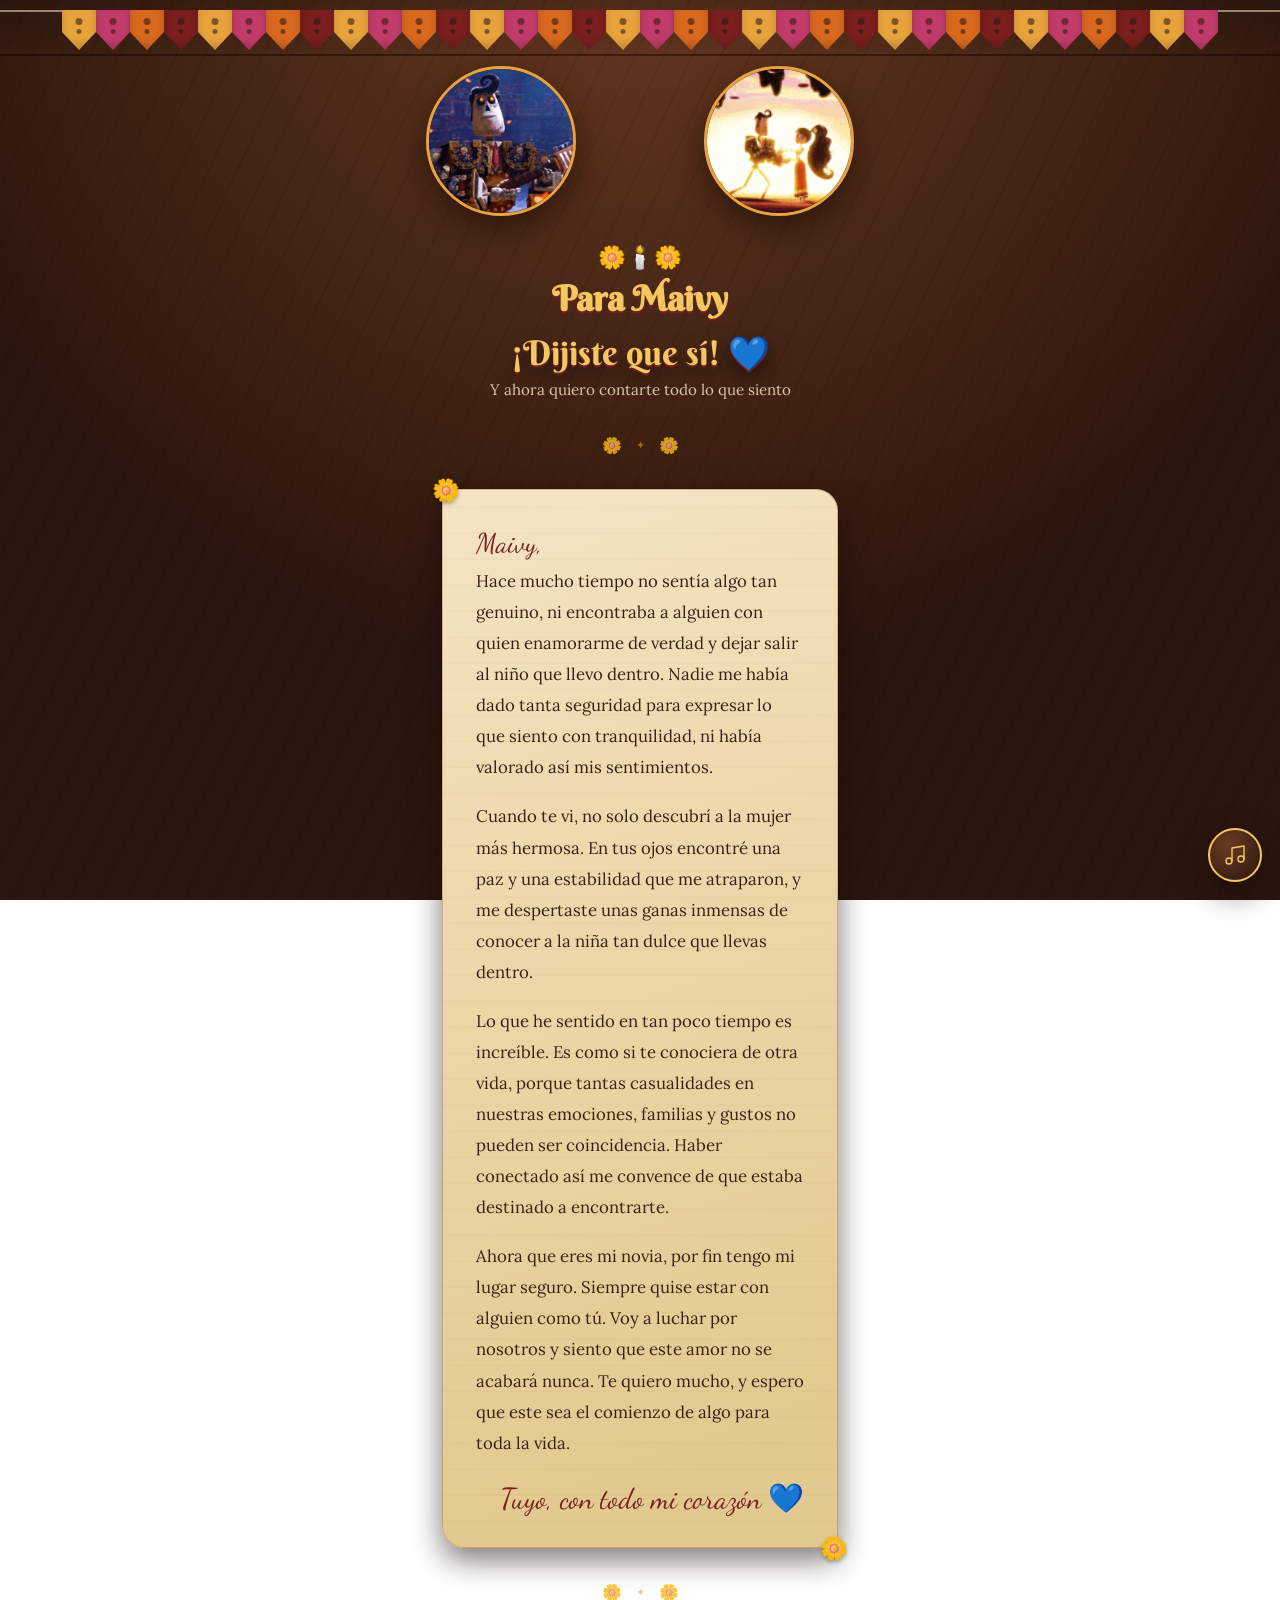
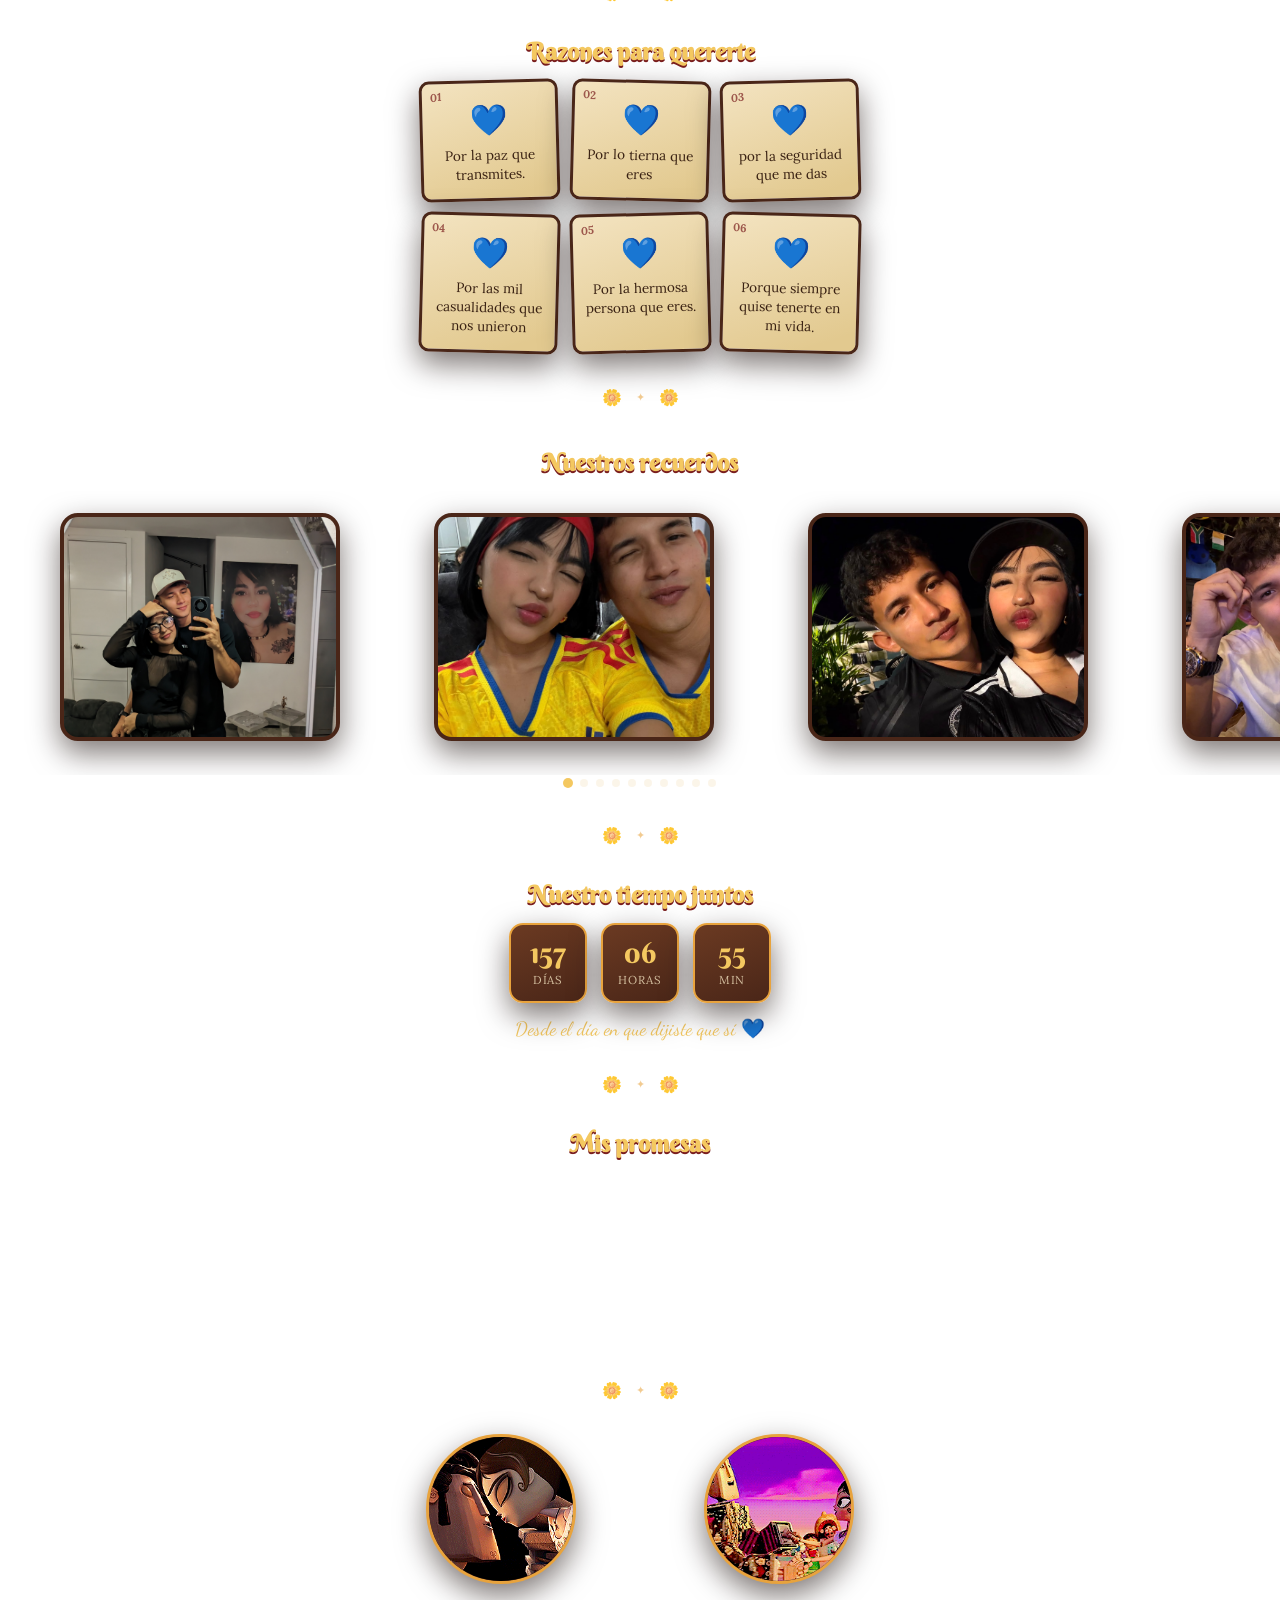
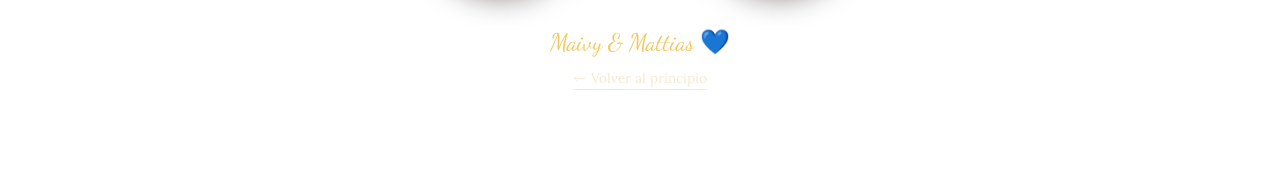
==== carta.html @ cb76ef9d "Change title and colors from 💛 to 💙" ====
<!DOCTYPE html>
<html lang="es">
<head>
  <meta charset="UTF-8" />
  <meta name="viewport" content="width=device-width, initial-scale=1, maximum-scale=1, viewport-fit=cover" />
  <meta name="theme-color" content="#2b160d" />
  <title>Para Maivy 💙 </title>

  <link rel="preconnect" href="https://fonts.googleapis.com" />
  <link rel="preconnect" href="https://fonts.gstatic.com" crossorigin />
  <link
    href="https://fonts.googleapis.com/css2?family=Berkshire+Swash&family=Dancing+Script:wght@600&family=Lora:ital,wght@0,400;0,600;1,400&display=swap"
    rel="stylesheet"
  />

  <link rel="stylesheet" href="css/styles.css" />
</head>
<body class="pagina-carta">

  <!-- Banner decorativo de papel picado, se llena por JS -->
  <div class="papel-picado" id="papelPicado" aria-hidden="true">
    <div class="papel-picado__hilo"></div>
  </div>

  <!-- Pétalos de cempasúchil cayendo (decorativo) -->
  <div class="petalos" id="petalos" aria-hidden="true"></div>

  <!-- Gifs decorativos alrededor de la página (no como galería, solo ambiente) -->
  <div class="franja-decorativa" aria-hidden="true">
    <span class="medallon-gif"><img src="assets/gif1.gif" alt="" loading="lazy" /></span>
    <span class="medallon-gif"><img src="assets/gif2.gif" alt="" loading="lazy" /></span>
  </div>

  <header class="encabezado-carta">
    <p class="pregunta__eyebrow">🌼🕯️🌼</p>
    <h1 class="encabezado-carta__titulo">Para Maivy</h1>
  </header>

  <!-- ============================= CELEBRACIÓN ============================= -->
  <section class="contenedor">
    <div class="celebracion">
      <p class="celebracion__texto">¡Dijiste que sí! 💙</p>
      <p class="celebracion__sub">Y ahora quiero contarte todo lo que siento</p>
    </div>
  </section>

  <div class="divisor" aria-hidden="true"><span>🌼</span><span>✦</span><span>🌼</span></div>

  <!-- ============================= CARTA ============================= -->
  <section class="contenedor">
    <article class="pergamino" id="pergamino">
      <p class="pergamino__saludo">Maivy,</p>
      <p class="pergamino__para">
        Hace mucho tiempo no sentía algo tan genuino, ni encontraba a alguien con quien
        enamorarme de verdad y dejar salir al niño que llevo dentro. Nadie me había dado
        tanta seguridad para expresar lo que siento con tranquilidad, ni había valorado
        así mis sentimientos.
      </p>
      <p class="pergamino__para">
        Cuando te vi, no solo descubrí a la mujer más hermosa. En tus ojos encontré una
        paz y una estabilidad que me atraparon, y me despertaste unas ganas inmensas de
        conocer a la niña tan dulce que llevas dentro.
      </p>
      <p class="pergamino__para">
        Lo que he sentido en tan poco tiempo es increíble. Es como si te conociera de
        otra vida, porque tantas casualidades en nuestras emociones, familias y gustos
        no pueden ser coincidencia. Haber conectado así me convence de que estaba
        destinado a encontrarte.
      </p>
      <p class="pergamino__para">
        Ahora que eres mi novia, por fin tengo mi lugar seguro. Siempre quise estar con
        alguien como tú. Voy a luchar por nosotros y siento que este amor no se acabará
        nunca. Te quiero mucho, y espero que este sea el comienzo de algo para toda la
        vida.
      </p>
      <p class="pergamino__firma">Tuyo, con todo mi corazón 💙</p>
    </article>
  </section>

  <div class="divisor" aria-hidden="true"><span>🌼</span><span>✦</span><span>🌼</span></div>

  <!-- ============================= RAZONES (estilo lotería) ============================= -->
  <section class="seccion-razones contenedor">
    <h2 class="seccion-titulo">Razones para quererte</h2>
    <div class="loteria">
      <div class="carta-loteria"><span class="carta-loteria__num">01</span><span class="carta-loteria__icono">💙</span><p>Por la paz que transmites.</p></div>
      <div class="carta-loteria"><span class="carta-loteria__num">02</span><span class="carta-loteria__icono">💙</span><p>Por lo tierna que eres</p></div>
      <div class="carta-loteria"><span class="carta-loteria__num">03</span><span class="carta-loteria__icono">💙</span><p>por la seguridad que me das</p></div>
      <div class="carta-loteria"><span class="carta-loteria__num">04</span><span class="carta-loteria__icono">💙</span><p>Por las mil casualidades que nos unieron</p></div>
      <div class="carta-loteria"><span class="carta-loteria__num">05</span><span class="carta-loteria__icono">💙</span><p>Por la hermosa persona que eres.</p></div>
      <div class="carta-loteria"><span class="carta-loteria__num">06</span><span class="carta-loteria__icono">💙</span><p>Porque siempre quise tenerte en mi vida.</p></div>
    </div>
  </section>

  <div class="divisor" aria-hidden="true"><span>🌼</span><span>✦</span><span>🌼</span></div>

  <!-- ============================= GALERÍA DE FOTOS ============================= -->
  <section class="seccion-galeria">
    <h2 class="seccion-titulo">Nuestros recuerdos</h2>

    <div class="galeria" id="galeria">
      <figure class="galeria__item">
        <img src="assets/foto1.jpg" alt="Foto 1 de nosotros" loading="lazy" />
      </figure>
      <figure class="galeria__item">
        <img src="assets/foto2.jpg" alt="Foto 2 de nosotros" loading="lazy" />
      </figure>
      <figure class="galeria__item">
        <img src="assets/foto4.jpg" alt="Foto 3 de nosotros" loading="lazy" />
      </figure>
      <figure class="galeria__item">
        <img src="assets/foto3.jpg" alt="Foto 4 de nosotros" loading="lazy" />
      </figure>
      <figure class="galeria__item">
        <img src="assets/foto5.jpg" alt="Foto 5 de nosotros" loading="lazy" />
      </figure>
      <figure class="galeria__item">
        <img src="assets/foto6.jpg" alt="Foto 6 de nosotros" loading="lazy" />
      </figure>
      <figure class="galeria__item">
        <img src="assets/foto7.jpg" alt="Foto 7 de nosotros" loading="lazy" />
      </figure>
      <figure class="galeria__item">
        <img src="assets/foto8.jpg" alt="Foto 8 de nosotros" loading="lazy" />
      </figure>
      <figure class="galeria__item">
        <img src="assets/foto9.jpg" alt="Foto 9 de nosotros" loading="lazy" />
      </figure>
      <figure class="galeria__item">
        <img src="assets/foto10.jpg" alt="Foto 10 de nosotros" loading="lazy" />
      </figure>
    </div>

    <div class="galeria__puntos" id="galeriaPuntos" aria-hidden="true"></div>
  </section>

  <div class="divisor" aria-hidden="true"><span>🌼</span><span>✦</span><span>🌼</span></div>

  <!-- ============================= CONTADOR DE TIEMPO JUNTOS ============================= -->
  <section class="seccion-contador contenedor">
    <h2 class="seccion-titulo">Nuestro tiempo juntos</h2>
    <div class="contador" id="contador" aria-live="polite">
      <div class="contador__bloque">
        <span class="contador__numero" id="contDias">0</span>
        <span class="contador__etiqueta">días</span>
      </div>
      <div class="contador__bloque">
        <span class="contador__numero" id="contHoras">00</span>
        <span class="contador__etiqueta">horas</span>
      </div>
      <div class="contador__bloque">
        <span class="contador__numero" id="contMin">00</span>
        <span class="contador__etiqueta">min</span>
      </div>
    </div>
    <p class="contador__nota">Desde el día en que dijiste que sí 💙</p>
  </section>

  <div class="divisor" aria-hidden="true"><span>🌼</span><span>✦</span><span>🌼</span></div>

  <!-- ============================= PROMESAS ============================= -->
  <section class="seccion-promesas contenedor">
    <h2 class="seccion-titulo">Mis promesas</h2>
    <ul class="lista-promesas">
      <li>- Prometo cuidar esto que estamos construyendo.</li>
      <li>- Prometo escucharte y seguir conociéndote cada día.</li>
      <li>- Prometo reírme contigo tanto como sea posible.</li>
      <li>- Prometo luchar por nosotros, siempre.</li>
    </ul>
  </section>

  <div class="divisor" aria-hidden="true"><span>🌼</span><span>✦</span><span>🌼</span></div>

  <!-- Gifs decorativos alrededor de la página (no como galería, solo ambiente) -->
  <div class="franja-decorativa" aria-hidden="true">
    <span class="medallon-gif"><img src="assets/gif3.gif" alt="" loading="lazy" /></span>
    <span class="medallon-gif"><img src="assets/gif4.gif" alt="" loading="lazy" /></span>
  </div>

  <footer class="pie-carta">
    <p class="pie-carta__firma">Maivy &amp; Mattias 💙</p>
    <a class="enlace-volver" href="index.html">🡐 Volver al principio</a>
  </footer>

  <!-- ============================= MÚSICA (opcional) ============================= -->
  <audio id="audioFondo" src="assets/cancion.mp3" loop preload="none"></audio>
  <button type="button" class="boton-musica" id="btnMusica" aria-pressed="false" aria-label="Reproducir música">
    <svg viewBox="0 0 24 24" fill="currentColor" aria-hidden="true">
      <path d="M9 18V5l12-2v13" stroke="currentColor" stroke-width="1.4" fill="none" stroke-linecap="round" stroke-linejoin="round"/>
      <circle cx="6" cy="18" r="3" stroke="currentColor" stroke-width="1.4" fill="none"/>
      <circle cx="18" cy="16" r="3" stroke="currentColor" stroke-width="1.4" fill="none"/>
    </svg>
  </button>
  <div class="aviso-musica" id="avisoMusica">
    Agrega tu canción en <strong>assets/musica.mp3</strong> para activar la música 🎶
  </div>

  <script src="js/script.js"></script>
</body>
</html>
---- css/styles.css ----
/* =========================================================================
   EL LIBRO DE LA VIDA — Carta interactiva
   Hoja de estilos global — MOBILE FIRST
   Todo se diseña primero para pantallas de celular y solo después
   se adapta hacia arriba con @media (min-width: ...).
   ========================================================================= */

/* -------------------------------------------------------------------------
   1. TOKENS DE DISEÑO
   Paleta inspirada en madera tallada, cempasúchil y papel picado.
   ------------------------------------------------------------------------- */
:root {
  /* Colores */
  --madera-oscura: #2b160d;
  --madera: #4a2618;
  --madera-clara: #6b3a22;
  --rojo-oscuro: #7a1e1e;
  --naranja: #d9691e;
  --oro: #e8a33d;
  --oro-claro: #f4c860;
  --magenta-picado: #c23b6b;
  --pergamino: #f3e3c0;
  --pergamino-sombra: #e2c98f;
  --texto-oscuro: #3a2213;
  --texto-suave: #5c3a24;

  /* Tipografía */
  --font-titulo: "Berkshire Swash", cursive;
  --font-firma: "Dancing Script", cursive;
  --font-cuerpo: "Lora", "Georgia", serif;

  /* Layout */
  --ancho-maximo: 480px;
  --radio-suave: 18px;
  --sombra-calida: 0 12px 30px rgba(20, 8, 4, 0.55);
}

/* -------------------------------------------------------------------------
   2. RESET Y BASE
   ------------------------------------------------------------------------- */
*,
*::before,
*::after {
  box-sizing: border-box;
}

html,
body {
  margin: 0;
  padding: 0;
  width: 100%;
  /* Evita que cualquier decoración desborde el ancho del celular */
  overflow-x: hidden;
}

body {
  min-height: 100svh;
  min-height: 100dvh;
  background: radial-gradient(circle at 50% -10%, var(--madera-clara), var(--madera-oscura) 65%);
  background-attachment: fixed;
  color: var(--texto-oscuro);
  font-family: var(--font-cuerpo);
  -webkit-tap-highlight-color: transparent;
  position: relative;
}

/* Textura sutil de veta de madera sobre el fondo */
body::before {
  content: "";
  position: fixed;
  inset: 0;
  pointer-events: none;
  z-index: 0;
  background-image: repeating-linear-gradient(
    115deg,
    rgba(0, 0, 0, 0.12) 0px,
    rgba(0, 0, 0, 0.12) 2px,
    transparent 2px,
    transparent 26px
  );
  opacity: 0.5;
}

img {
  max-width: 100%;
  display: block;
}

button {
  font-family: inherit;
}

a {
  color: inherit;
}

/* Utilidad: contenido centrado con ancho máximo, sigue centrado en tablets/desktop */
.contenedor {
  width: 100%;
  max-width: var(--ancho-maximo);
  margin: 0 auto;
  padding: 0 20px;
  position: relative;
  z-index: 2;
}

/* -------------------------------------------------------------------------
   3. BANNER DE PAPEL PICADO (decoración superior, generado por JS)
   ------------------------------------------------------------------------- */
.papel-picado {
  position: relative;
  z-index: 3;
  display: flex;
  justify-content: center;
  align-items: flex-start;
  width: 100%;
  height: 56px;
  overflow: hidden;
  border-bottom: 2px solid rgba(0, 0, 0, 0.25);
  background: linear-gradient(180deg, rgba(0, 0, 0, 0.2), transparent);
}

.papel-picado__hilo {
  position: absolute;
  top: 10px;
  left: -5%;
  width: 110%;
  height: 2px;
  background: rgba(243, 227, 192, 0.55);
}

.bandera {
  --c: var(--oro);
  position: relative;
  flex: 0 0 auto;
  width: 34px;
  height: 40px;
  margin-top: 10px;
  background: var(--c);
  clip-path: polygon(0 0, 100% 0, 100% 55%, 50% 100%, 0 55%);
  transform-origin: top center;
  animation: ondear 3.2s ease-in-out infinite;
  box-shadow: inset 0 -6px 8px rgba(0, 0, 0, 0.18);
}

.bandera::before,
.bandera::after {
  content: "";
  position: absolute;
  border-radius: 50%;
  background: rgba(43, 22, 13, 0.55);
}
.bandera::before {
  width: 7px;
  height: 7px;
  top: 8px;
  left: 50%;
  transform: translateX(-50%);
}
.bandera::after {
  width: 5px;
  height: 5px;
  top: 19px;
  left: 50%;
  transform: translateX(-50%);
}

.bandera:nth-child(4n + 1) { --c: var(--rojo-oscuro); animation-delay: 0s; }
.bandera:nth-child(4n + 2) { --c: var(--oro); animation-delay: 0.3s; }
.bandera:nth-child(4n + 3) { --c: var(--magenta-picado); animation-delay: 0.6s; }
.bandera:nth-child(4n)     { --c: var(--naranja); animation-delay: 0.9s; }

@keyframes ondear {
  0%, 100% { transform: rotate(-4deg); }
  50% { transform: rotate(4deg); }
}

/* -------------------------------------------------------------------------
   4. PÉTALOS DE CEMPASÚCHIL CAYENDO (generados por JS)
   ------------------------------------------------------------------------- */
.petalos {
  position: fixed;
  inset: 0;
  z-index: 1;
  pointer-events: none;
  overflow: hidden;
}

.petalo {
  position: absolute;
  top: -8%;
  width: 14px;
  height: 14px;
  background: radial-gradient(circle at 35% 35%, var(--oro-claro), var(--naranja) 70%, var(--rojo-oscuro) 100%);
  border-radius: 70% 30% 65% 35% / 60% 40% 60% 40%;
  opacity: 0.85;
  animation-name: caer;
  animation-timing-function: linear;
  animation-iteration-count: infinite;
  filter: drop-shadow(0 2px 2px rgba(0, 0, 0, 0.3));
}

@keyframes caer {
  0% {
    transform: translate(0, 0) rotate(0deg);
  }
  100% {
    transform: translate(var(--deriva, 40px), 118vh) rotate(360deg);
  }
}

/* -------------------------------------------------------------------------
   5. PÁGINA 1 — index.html (la pregunta)
   ------------------------------------------------------------------------- */
.pantalla-pregunta {
  position: relative;
  z-index: 2;
  min-height: 100svh;
  min-height: 100dvh;
  display: flex;
  flex-direction: column;
  align-items: center;
  justify-content: center;
  text-align: center;
  padding: 32px 20px 56px;
}

.resplandor {
  position: absolute;
  top: 38%;
  left: 50%;
  width: 320px;
  height: 320px;
  transform: translate(-50%, -50%);
  background: radial-gradient(circle, rgba(232, 163, 61, 0.35), transparent 70%);
  z-index: -1;
  filter: blur(4px);
}

.pregunta__eyebrow {
  font-family: var(--font-firma);
  font-size: 1.4rem;
  color: var(--oro-claro);
  margin: 0 0 4px;
}

.pregunta__titulo {
  font-family: var(--font-titulo);
  font-size: clamp(2rem, 9vw, 2.8rem);
  line-height: 1.25;
  color: var(--oro-claro);
  text-shadow: 0 2px 0 var(--rojo-oscuro), 0 8px 24px rgba(0, 0, 0, 0.6);
  margin: 0 0 14px;
}

.pregunta__texto {
  font-size: 1rem;
  color: var(--pergamino);
  opacity: 0.9;
  max-width: 320px;
  margin: 0 auto 40px;
  line-height: 1.6;
}

.botonera {
  position: relative;
  width: 100%;
  max-width: 340px;
  min-height: 220px;
  display: flex;
  flex-direction: column;
  align-items: center;
  justify-content: center;
  gap: 20px;
}

.boton {
  appearance: none;
  border: none;
  cursor: pointer;
  border-radius: 999px;
  font-size: 1.15rem;
  font-weight: 700;
  letter-spacing: 0.02em;
  padding: 16px 44px;
  min-height: 56px;
  min-width: 160px;
  touch-action: manipulation;
  transition: transform 0.15s ease;
}

.boton:active {
  transform: scale(0.96);
}

.boton--si {
  background: linear-gradient(135deg, var(--oro-claro), var(--naranja));
  color: var(--madera-oscura);
  box-shadow: 0 10px 24px rgba(217, 105, 30, 0.55), 0 0 0 3px rgba(244, 200, 96, 0.25);
}

.boton--no {
  position: static;
  background: transparent;
  color: var(--pergamino);
  border: 2px solid var(--pergamino);
}

/* Cuando empieza a "huir", se vuelve posición fija dentro del viewport */
.boton--no.en-fuga {
  position: fixed;
  z-index: 20;
  left: 0;
  top: 0;
  margin: 0;
}

.pregunta__pie {
  margin-top: 34px;
  font-size: 0.8rem;
  color: var(--pergamino);
  opacity: 0.6;
}

/* -------------------------------------------------------------------------
   6. PÁGINA 2 — carta.html
   ------------------------------------------------------------------------- */
.pagina-carta {
  position: relative;
  z-index: 2;
  padding-bottom: 90px;
}

.encabezado-carta {
  text-align: center;
  padding: 18px 20px 6px;
}

.encabezado-carta__titulo {
  font-family: var(--font-titulo);
  color: var(--oro-claro);
  font-size: clamp(1.7rem, 7vw, 2.2rem);
  text-shadow: 0 2px 0 var(--rojo-oscuro);
  margin: 6px 0 0;
}

/* --- Pergamino / carta --- */
.pergamino {
  width: 90%;
  max-width: 420px;
  margin: 18px auto 0;
  background:
    linear-gradient(180deg, rgba(255,255,255,0.05), transparent 30%),
    repeating-linear-gradient(0deg, rgba(122, 30, 30, 0.03) 0px, transparent 2px, transparent 26px),
    linear-gradient(160deg, var(--pergamino), var(--pergamino-sombra) 90%);
  border-radius: 6px 22px 6px 22px;
  box-shadow: var(--sombra-calida), inset 0 0 0 1px rgba(122, 30, 30, 0.25);
  padding: 30px 22px 26px;
  position: relative;
  opacity: 0;
  transform: translateY(18px);
  animation: aparecer 0.9s ease forwards 0.15s;
}

.pergamino::before,
.pergamino::after {
  content: "🌼";
  position: absolute;
  font-size: 1.4rem;
  filter: drop-shadow(0 2px 2px rgba(0,0,0,0.35));
}
.pergamino::before { top: -14px; left: -10px; }
.pergamino::after { bottom: -14px; right: -10px; }

@keyframes aparecer {
  to { opacity: 1; transform: translateY(0); }
}

.pergamino__saludo {
  font-family: var(--font-firma);
  font-size: 1.7rem;
  color: var(--rojo-oscuro);
  margin: 0 0 6px;
}

.pergamino__para {
  font-family: var(--font-cuerpo);
  font-size: 1.05rem;
  line-height: 1.85;
  color: var(--texto-oscuro);
  margin: 0 0 18px;
}

.pergamino__para:first-of-type::first-letter {
  font-family: var(--font-titulo);
  font-size: 2.6rem;
  color: var(--rojo-oscuro);
  float: left;
  line-height: 0.8;
  padding: 6px 8px 0 0;
}

.pergamino__firma {
  font-family: var(--font-firma);
  font-size: 1.8rem;
  color: var(--rojo-oscuro);
  text-align: right;
  margin: 22px 0 0;
}

/* --- Galería con CSS Scroll Snap --- */
.seccion-galeria {
  margin-top: 40px;
  padding: 0 0 4px;
}

.seccion-titulo {
  font-family: var(--font-titulo);
  color: var(--oro-claro);
  text-align: center;
  font-size: 1.5rem;
  text-shadow: 0 2px 0 var(--rojo-oscuro);
  margin: 0 0 14px;
}

.galeria {
  display: flex;
  gap: 14px;
  overflow-x: auto;
  scroll-snap-type: x mandatory;
  -webkit-overflow-scrolling: touch;
  padding: 6px 20px 18px;
  scrollbar-width: none;
}
.galeria::-webkit-scrollbar { display: none; }

.galeria__item {
  flex: 0 0 78%;
  max-width: 280px;
  scroll-snap-align: center;
  border-radius: var(--radio-suave);
  overflow: hidden;
  border: 4px solid var(--madera);
  box-shadow: var(--sombra-calida);
  background: var(--madera);
  opacity: 0;
  transform: translateY(14px);
  transition: opacity 0.6s ease, transform 0.6s ease;
}

.galeria__item.visible {
  opacity: 1;
  transform: translateY(0);
}

/* Utilidad de aparición suave reutilizada por lotería, mosaico, contador y promesas */
.revelar {
  opacity: 0;
  transform: translateY(16px);
  transition: opacity 0.55s ease, transform 0.55s ease;
}

.revelar.visible {
  opacity: 1;
  transform: translateY(0);
}

.galeria__item img {
  width: 100%;
  height: 220px;
  object-fit: cover;
}

.galeria__puntos {
  display: flex;
  justify-content: center;
  gap: 8px;
  margin-top: 4px;
}

.punto {
  width: 8px;
  height: 8px;
  border-radius: 50%;
  background: rgba(243, 227, 192, 0.35);
  transition: background 0.25s ease, transform 0.25s ease;
}

.punto.activo {
  background: var(--oro-claro);
  transform: scale(1.25);
}

/* --- Celebración (banner "¡Dijiste que sí!") --- */
.celebracion {
  text-align: center;
  padding: 6px 0 2px;
}

.celebracion__texto {
  font-family: var(--font-titulo);
  font-size: clamp(1.6rem, 7vw, 2.1rem);
  color: var(--oro-claro);
  text-shadow: 0 2px 0 var(--rojo-oscuro), 0 8px 20px rgba(0, 0, 0, 0.55);
  margin: 0 0 6px;
  animation: latido 1.6s ease-in-out 1;
}

.celebracion__sub {
  font-size: 0.95rem;
  color: var(--pergamino);
  opacity: 0.85;
  margin: 0;
}

@keyframes latido {
  0% { transform: scale(0.85); opacity: 0; }
  55% { transform: scale(1.06); opacity: 1; }
  100% { transform: scale(1); opacity: 1; }
}

/* --- Divisor decorativo entre secciones --- */
.divisor {
  display: flex;
  justify-content: center;
  align-items: center;
  gap: 14px;
  margin: 34px 0;
  font-size: 1rem;
  color: var(--oro);
  opacity: 0.8;
}

.divisor span:nth-child(2) {
  font-size: 0.7rem;
  opacity: 0.7;
}

/* --- Sección: razones (cartas estilo lotería) --- */
.seccion-razones {
  margin-top: 6px;
}

.loteria {
  display: grid;
  grid-template-columns: 1fr 1fr;
  gap: 12px;
}

.carta-loteria {
  position: relative;
  background: linear-gradient(160deg, var(--pergamino), var(--pergamino-sombra) 90%);
  border: 3px solid var(--madera);
  border-radius: 10px;
  padding: 16px 10px 14px;
  text-align: center;
  box-shadow: var(--sombra-calida);
}

.carta-loteria__num {
  position: absolute;
  top: 6px;
  left: 8px;
  font-family: var(--font-cuerpo);
  font-size: 0.7rem;
  font-weight: 700;
  color: var(--rojo-oscuro);
  opacity: 0.7;
}

.carta-loteria__icono {
  display: block;
  font-size: 1.9rem;
  margin-bottom: 8px;
}

.carta-loteria p {
  margin: 0;
  font-size: 0.85rem;
  line-height: 1.4;
  color: var(--texto-oscuro);
}

.carta-loteria:nth-child(odd) {
  transform: rotate(-1.5deg);
}
.carta-loteria:nth-child(even) {
  transform: rotate(1.5deg);
}

/* --- Gifs decorativos "alrededor de la página" (no son una galería) --- */
.franja-decorativa {
  position: relative;
  z-index: 2;
  display: flex;
  justify-content: space-between;
  align-items: center;
  width: 100%;
  max-width: var(--ancho-maximo);
  margin: 10px auto;
  padding: 0 26px;
}

.medallon-gif {
  display: block;
  width: 150px;
  height: 150px;
  flex-shrink: 0;
  border-radius: 50%;
  overflow: hidden;
  border: 3px solid var(--oro);
  box-shadow: var(--sombra-calida);
  background: var(--madera);
}

.medallon-gif img {
  width: 100%;
  height: 100%;
  object-fit: cover;
}

/* --- Sección: contador de tiempo juntos --- */
.seccion-contador {
  text-align: center;
  margin-top: 6px;
}

.contador {
  display: flex;
  justify-content: center;
  gap: 14px;
}

.contador__bloque {
  display: flex;
  flex-direction: column;
  align-items: center;
  justify-content: center;
  min-width: 78px;
  padding: 14px 10px;
  background: linear-gradient(160deg, var(--madera-clara), var(--madera));
  border: 2px solid var(--oro);
  border-radius: 14px;
  box-shadow: var(--sombra-calida);
}

.contador__numero {
  font-family: var(--font-titulo);
  font-size: 1.8rem;
  color: var(--oro-claro);
  line-height: 1;
}

.contador__etiqueta {
  margin-top: 4px;
  font-size: 0.72rem;
  letter-spacing: 0.06em;
  text-transform: uppercase;
  color: var(--pergamino);
  opacity: 0.8;
}

.contador__nota {
  margin-top: 14px;
  font-family: var(--font-firma);
  font-size: 1.2rem;
  color: var(--oro-claro);
}

/* --- Sección: promesas --- */
.seccion-promesas {
  margin-top: 6px;
}

.lista-promesas {
  list-style: none;
  margin: 0;
  padding: 22px 18px;
  background: linear-gradient(160deg, var(--pergamino), var(--pergamino-sombra) 90%);
  border-radius: 6px 22px 6px 22px;
  box-shadow: var(--sombra-calida);
  display: flex;
  flex-direction: column;
  gap: 12px;
}

.lista-promesas li {
  font-size: 0.98rem;
  line-height: 1.5;
  color: var(--texto-oscuro);
}

.pie-carta__firma {
  font-family: var(--font-firma);
  font-size: 1.5rem;
  color: var(--oro-claro);
  margin: 0 0 10px;
}

/* --- Botón de música flotante --- */
.boton-musica {
  position: fixed;
  right: 18px;
  bottom: 18px;
  z-index: 30;
  width: 54px;
  height: 54px;
  border-radius: 50%;
  border: 2px solid var(--oro-claro);
  background: radial-gradient(circle at 35% 30%, var(--madera-clara), var(--madera-oscura));
  color: var(--oro-claro);
  display: flex;
  align-items: center;
  justify-content: center;
  box-shadow: var(--sombra-calida);
  cursor: pointer;
}

.boton-musica svg {
  width: 24px;
  height: 24px;
}

.boton-musica.sonando svg {
  animation: girar 2.4s linear infinite;
}

@keyframes girar {
  to { transform: rotate(360deg); }
}

.aviso-musica {
  position: fixed;
  right: 18px;
  bottom: 82px;
  z-index: 30;
  max-width: 220px;
  background: var(--pergamino);
  color: var(--texto-oscuro);
  font-size: 0.78rem;
  line-height: 1.4;
  padding: 10px 12px;
  border-radius: 10px;
  box-shadow: var(--sombra-calida);
  opacity: 0;
  transform: translateY(8px);
  pointer-events: none;
  transition: opacity 0.25s ease, transform 0.25s ease;
}

.aviso-musica.visible {
  opacity: 1;
  transform: translateY(0);
}

.pie-carta {
  text-align: center;
  margin-top: 44px;
}

.enlace-volver {
  display: inline-block;
  font-size: 0.85rem;
  color: var(--pergamino);
  opacity: 0.75;
  text-decoration: none;
  border-bottom: 1px solid currentColor;
  padding-bottom: 2px;
}

/* -------------------------------------------------------------------------
   7. ACCESIBILIDAD: respeta "reducir movimiento"
   ------------------------------------------------------------------------- */
@media (prefers-reduced-motion: reduce) {
  .bandera,
  .petalo,
  .celebracion__texto,
  .boton-musica.sonando svg {
    animation: none !important;
  }
  .pergamino,
  .galeria__item,
  .revelar,
  .boton {
    transition: none !important;
  }
}

/* -------------------------------------------------------------------------
   8. MOBILE-FIRST → adaptación hacia pantallas más grandes
   El diseño ya funciona perfecto en celular; aquí solo evitamos que
   se vea "estirado" en tablets / escritorio, sin cambiar la esencia.
   ------------------------------------------------------------------------- */
@media (min-width: 600px) {
  .pregunta__titulo { font-size: 2.9rem; }
  .pergamino { padding: 38px 34px 32px; }
  .galeria__item { flex-basis: 46%; }
  .loteria { grid-template-columns: repeat(3, 1fr); }
}
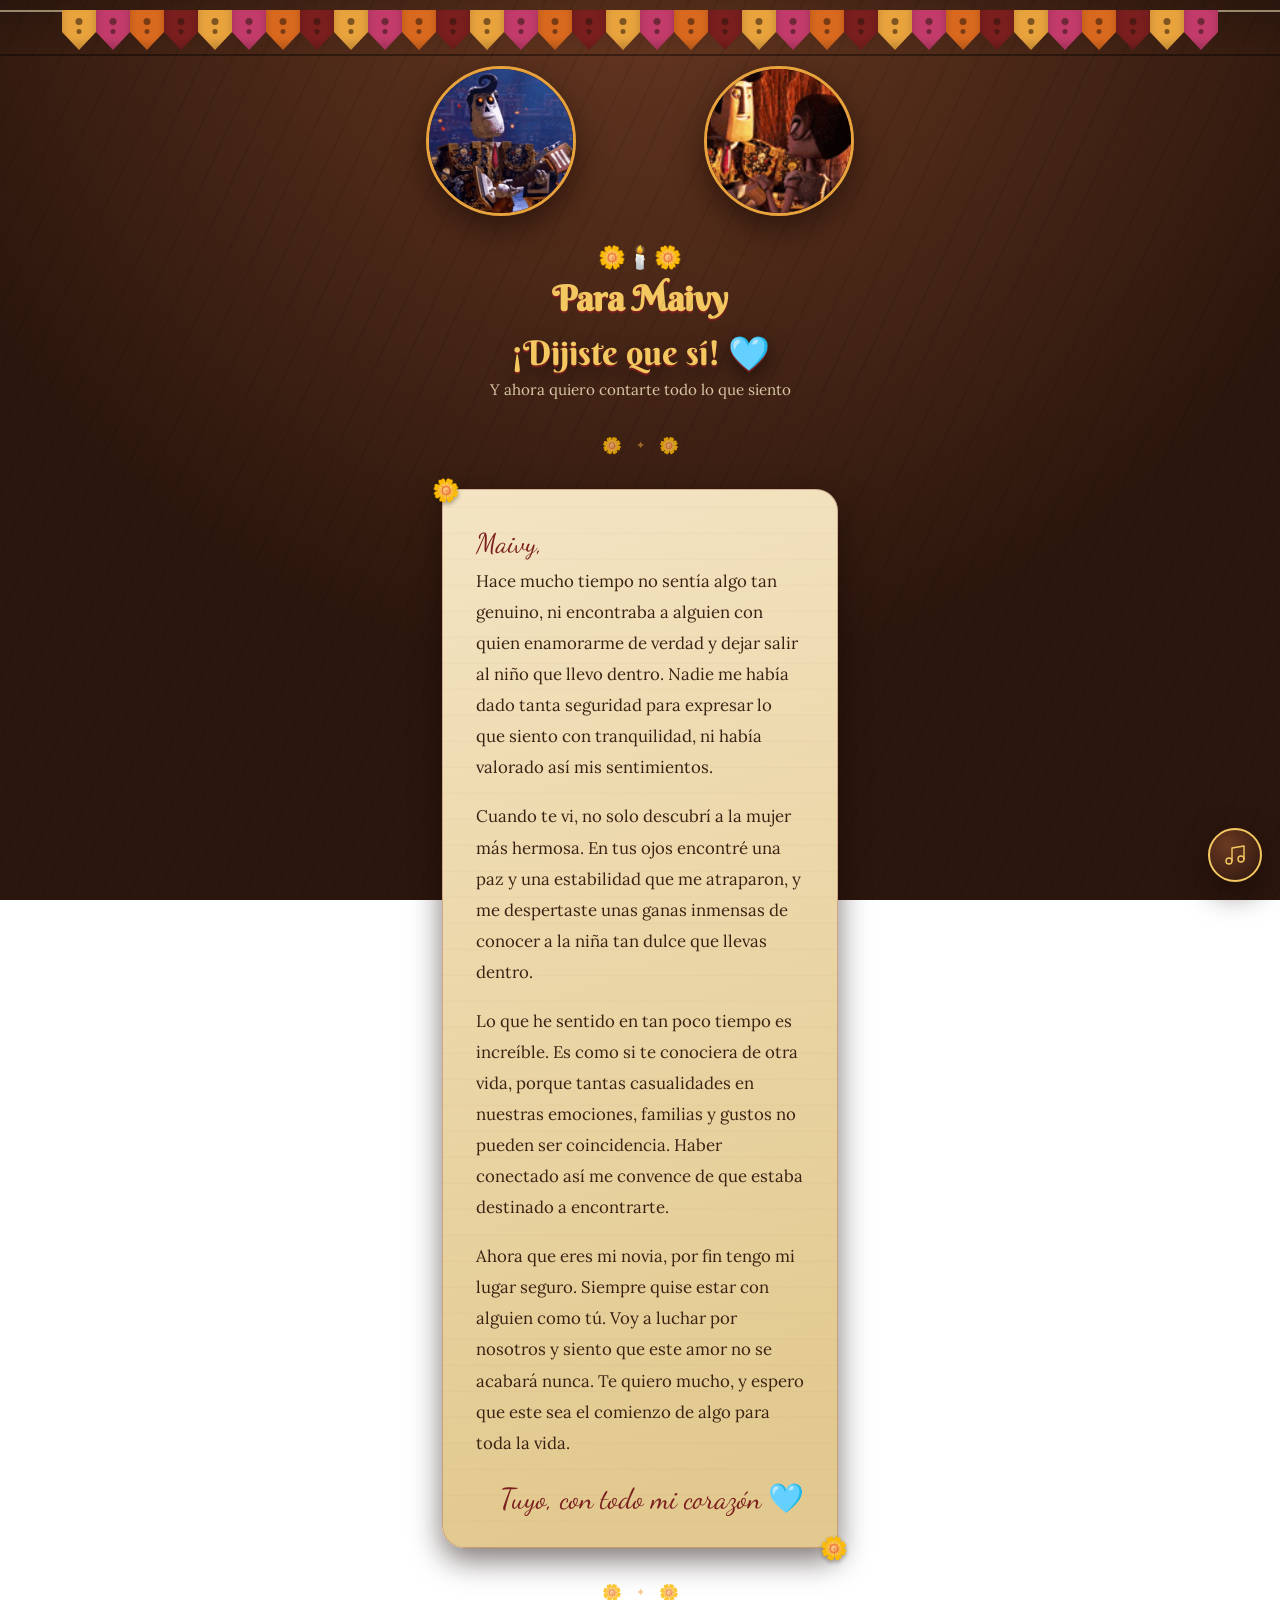
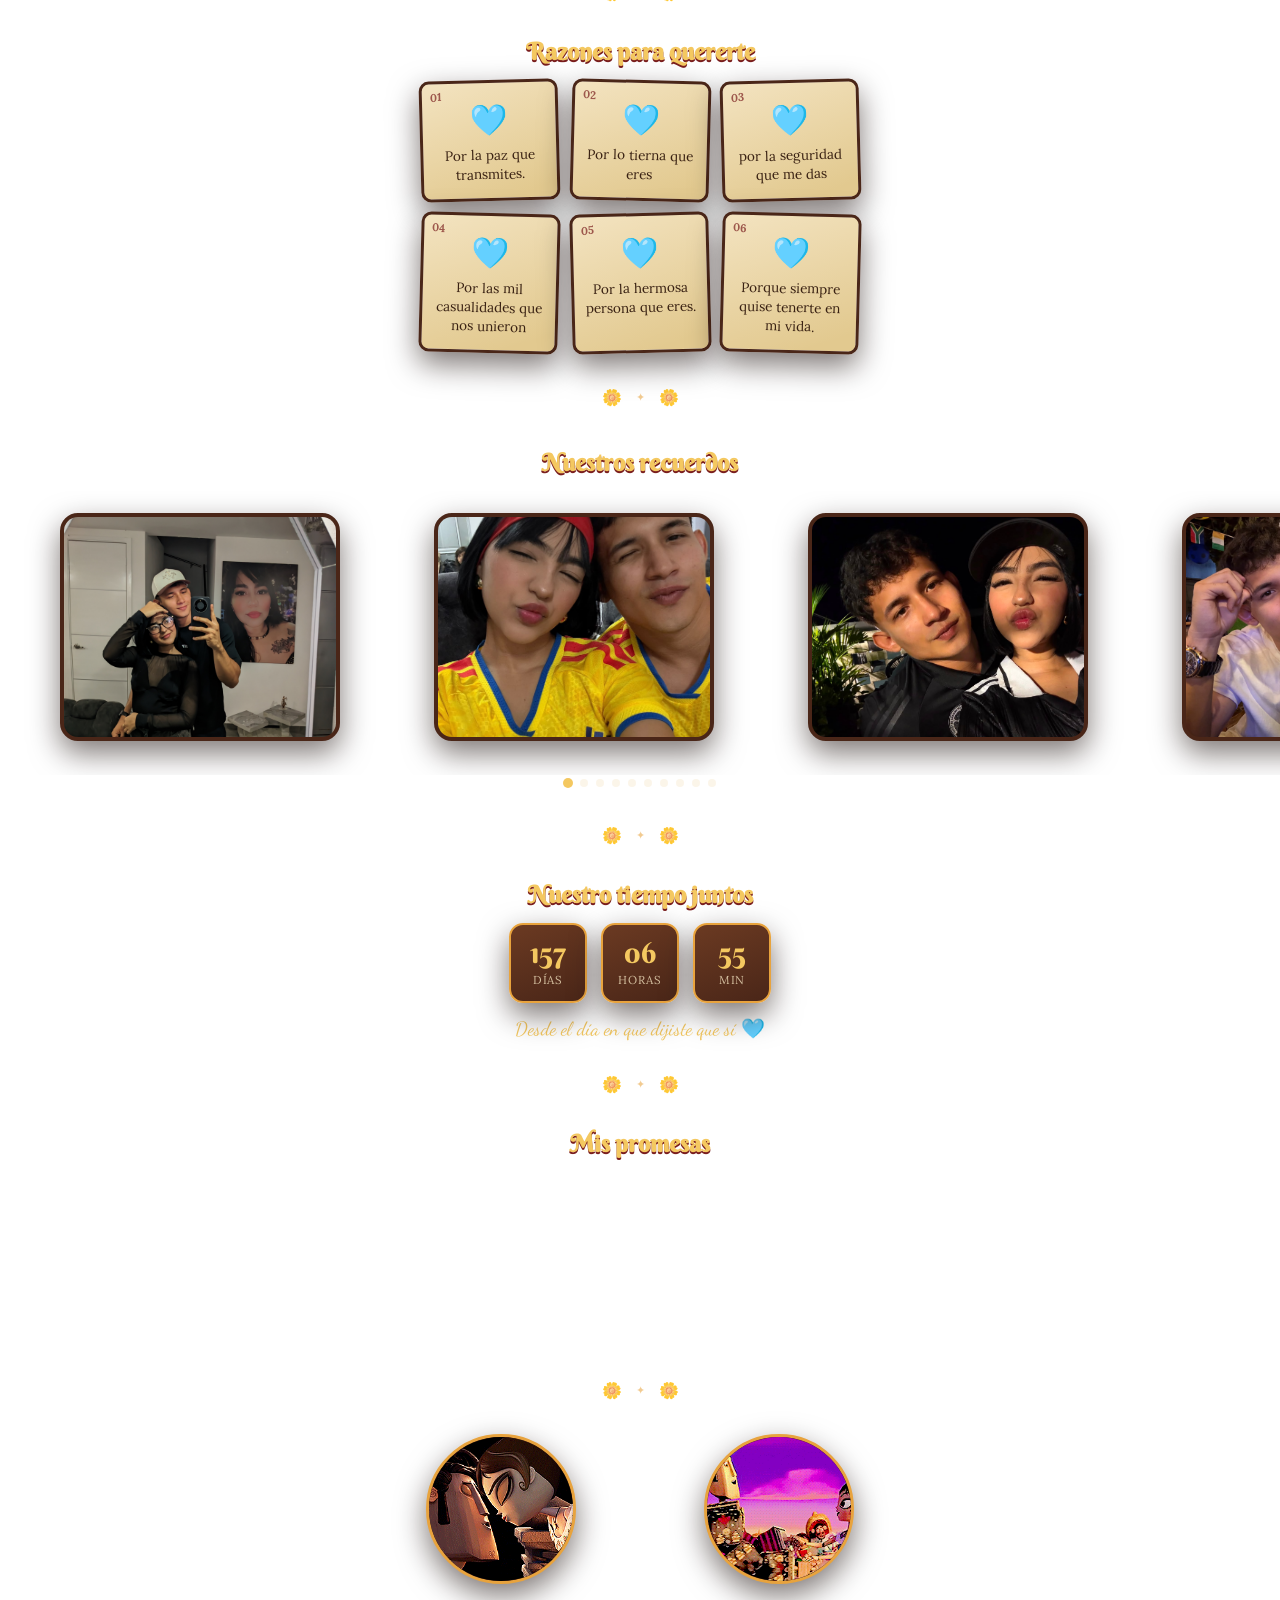
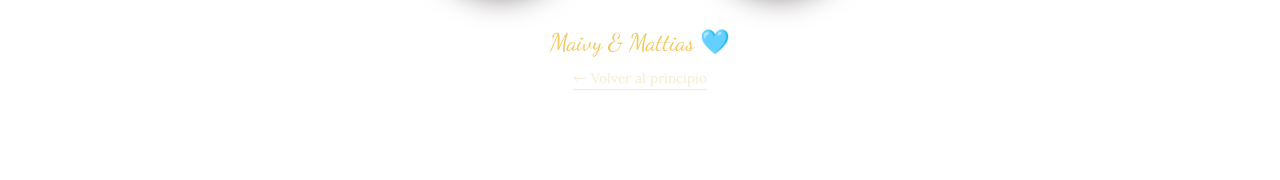
==== commit 428a4c7e: "Change heart emoji color from blue to light blue" ====
--- a/carta.html
+++ b/carta.html
@@ -4,7 +4,7 @@
   <meta charset="UTF-8" />
   <meta name="viewport" content="width=device-width, initial-scale=1, maximum-scale=1, viewport-fit=cover" />
   <meta name="theme-color" content="#2b160d" />
-  <title>Para Maivy 💙 </title>
+  <title>Para Maivy 🩵 </title>
 
   <link rel="preconnect" href="https://fonts.googleapis.com" />
   <link rel="preconnect" href="https://fonts.gstatic.com" crossorigin />
@@ -39,7 +39,7 @@
   <!-- ============================= CELEBRACIÓN ============================= -->
   <section class="contenedor">
     <div class="celebracion">
-      <p class="celebracion__texto">¡Dijiste que sí! 💙</p>
+      <p class="celebracion__texto">¡Dijiste que sí! 🩵</p>
       <p class="celebracion__sub">Y ahora quiero contarte todo lo que siento</p>
     </div>
   </section>
@@ -73,7 +73,7 @@
         nunca. Te quiero mucho, y espero que este sea el comienzo de algo para toda la
         vida.
       </p>
-      <p class="pergamino__firma">Tuyo, con todo mi corazón 💙</p>
+      <p class="pergamino__firma">Tuyo, con todo mi corazón 🩵</p>
     </article>
   </section>
 
@@ -83,12 +83,12 @@
   <section class="seccion-razones contenedor">
     <h2 class="seccion-titulo">Razones para quererte</h2>
     <div class="loteria">
-      <div class="carta-loteria"><span class="carta-loteria__num">01</span><span class="carta-loteria__icono">💙</span><p>Por la paz que transmites.</p></div>
-      <div class="carta-loteria"><span class="carta-loteria__num">02</span><span class="carta-loteria__icono">💙</span><p>Por lo tierna que eres</p></div>
-      <div class="carta-loteria"><span class="carta-loteria__num">03</span><span class="carta-loteria__icono">💙</span><p>por la seguridad que me das</p></div>
-      <div class="carta-loteria"><span class="carta-loteria__num">04</span><span class="carta-loteria__icono">💙</span><p>Por las mil casualidades que nos unieron</p></div>
-      <div class="carta-loteria"><span class="carta-loteria__num">05</span><span class="carta-loteria__icono">💙</span><p>Por la hermosa persona que eres.</p></div>
-      <div class="carta-loteria"><span class="carta-loteria__num">06</span><span class="carta-loteria__icono">💙</span><p>Porque siempre quise tenerte en mi vida.</p></div>
+      <div class="carta-loteria"><span class="carta-loteria__num">01</span><span class="carta-loteria__icono">🩵</span><p>Por la paz que transmites.</p></div>
+      <div class="carta-loteria"><span class="carta-loteria__num">02</span><span class="carta-loteria__icono">🩵</span><p>Por lo tierna que eres</p></div>
+      <div class="carta-loteria"><span class="carta-loteria__num">03</span><span class="carta-loteria__icono">🩵</span><p>por la seguridad que me das</p></div>
+      <div class="carta-loteria"><span class="carta-loteria__num">04</span><span class="carta-loteria__icono">🩵</span><p>Por las mil casualidades que nos unieron</p></div>
+      <div class="carta-loteria"><span class="carta-loteria__num">05</span><span class="carta-loteria__icono">🩵</span><p>Por la hermosa persona que eres.</p></div>
+      <div class="carta-loteria"><span class="carta-loteria__num">06</span><span class="carta-loteria__icono">🩵</span><p>Porque siempre quise tenerte en mi vida.</p></div>
     </div>
   </section>
 
@@ -153,7 +153,7 @@
         <span class="contador__etiqueta">min</span>
       </div>
     </div>
-    <p class="contador__nota">Desde el día en que dijiste que sí 💙</p>
+    <p class="contador__nota">Desde el día en que dijiste que sí 🩵</p>
   </section>
 
   <div class="divisor" aria-hidden="true"><span>🌼</span><span>✦</span><span>🌼</span></div>
@@ -178,7 +178,7 @@
   </div>
 
   <footer class="pie-carta">
-    <p class="pie-carta__firma">Maivy &amp; Mattias 💙</p>
+    <p class="pie-carta__firma">Maivy &amp; Mattias 🩵</p>
     <a class="enlace-volver" href="index.html">🡐 Volver al principio</a>
   </footer>
 
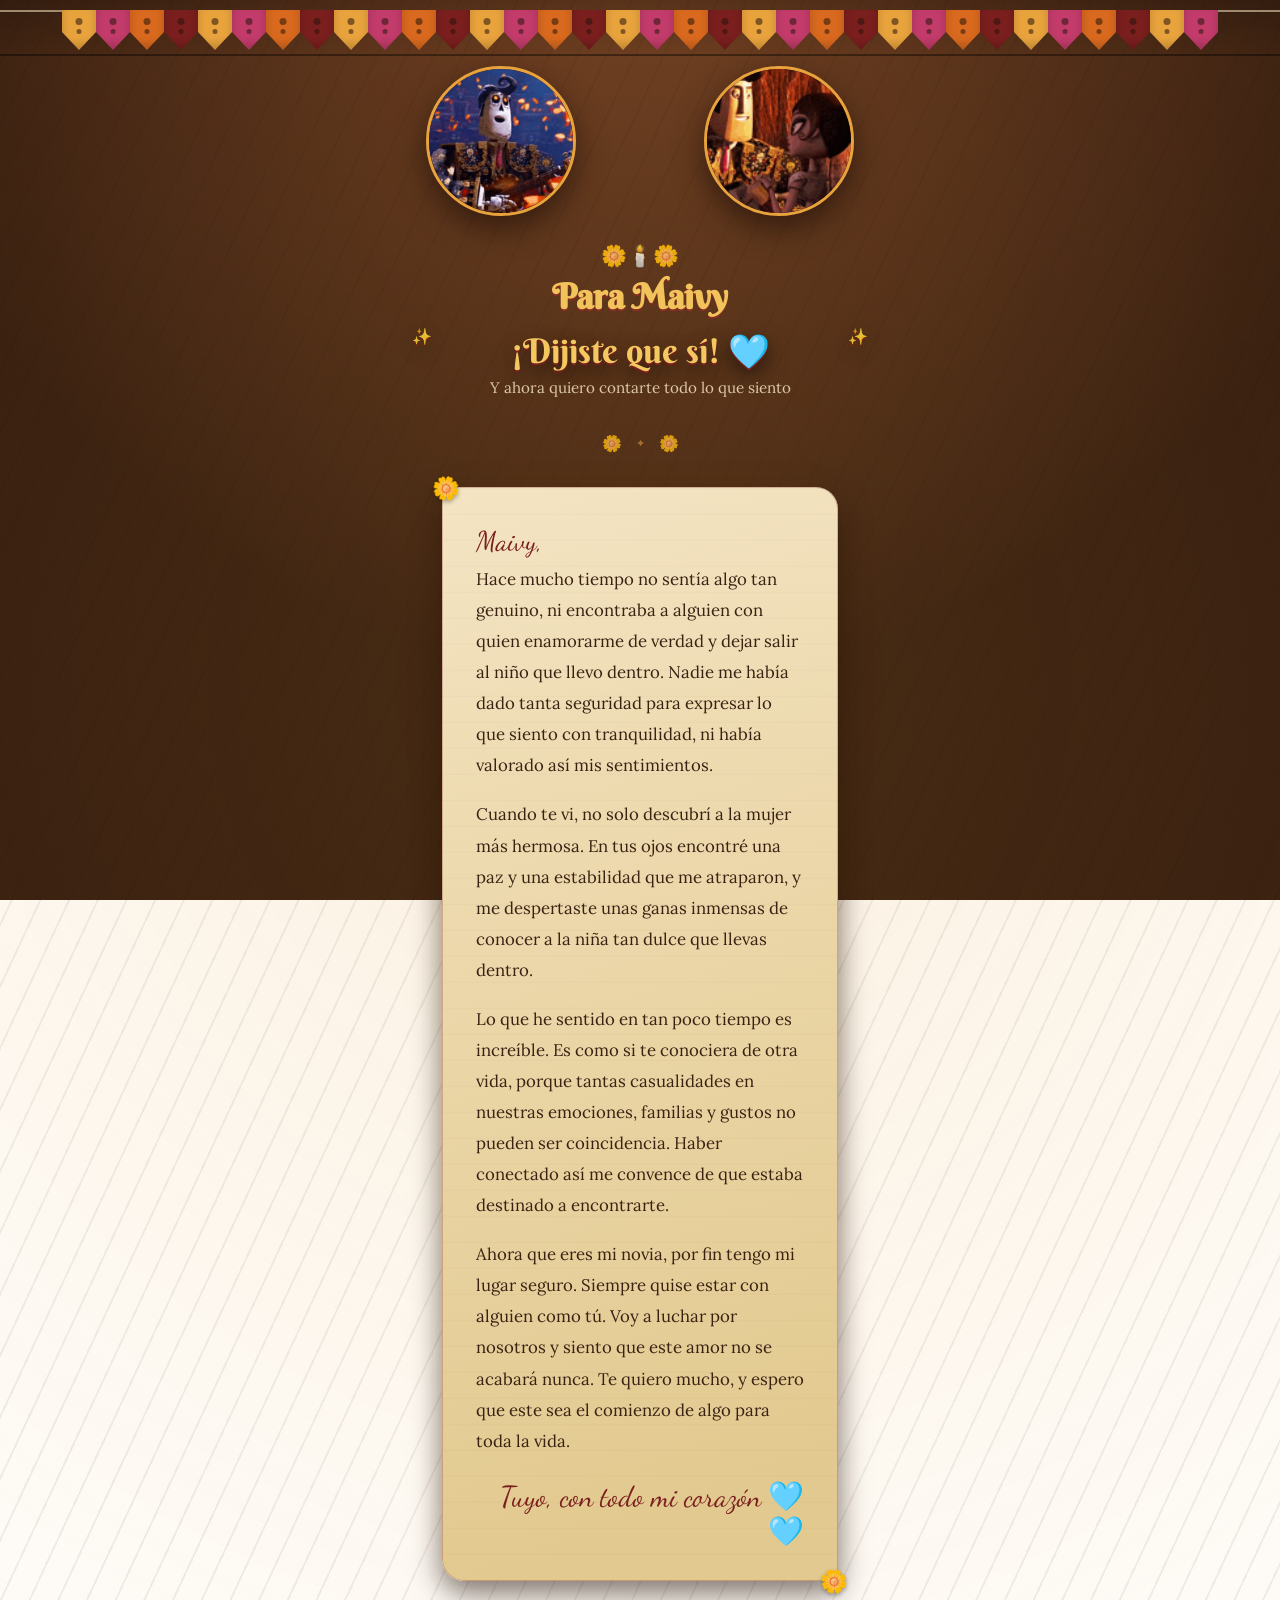
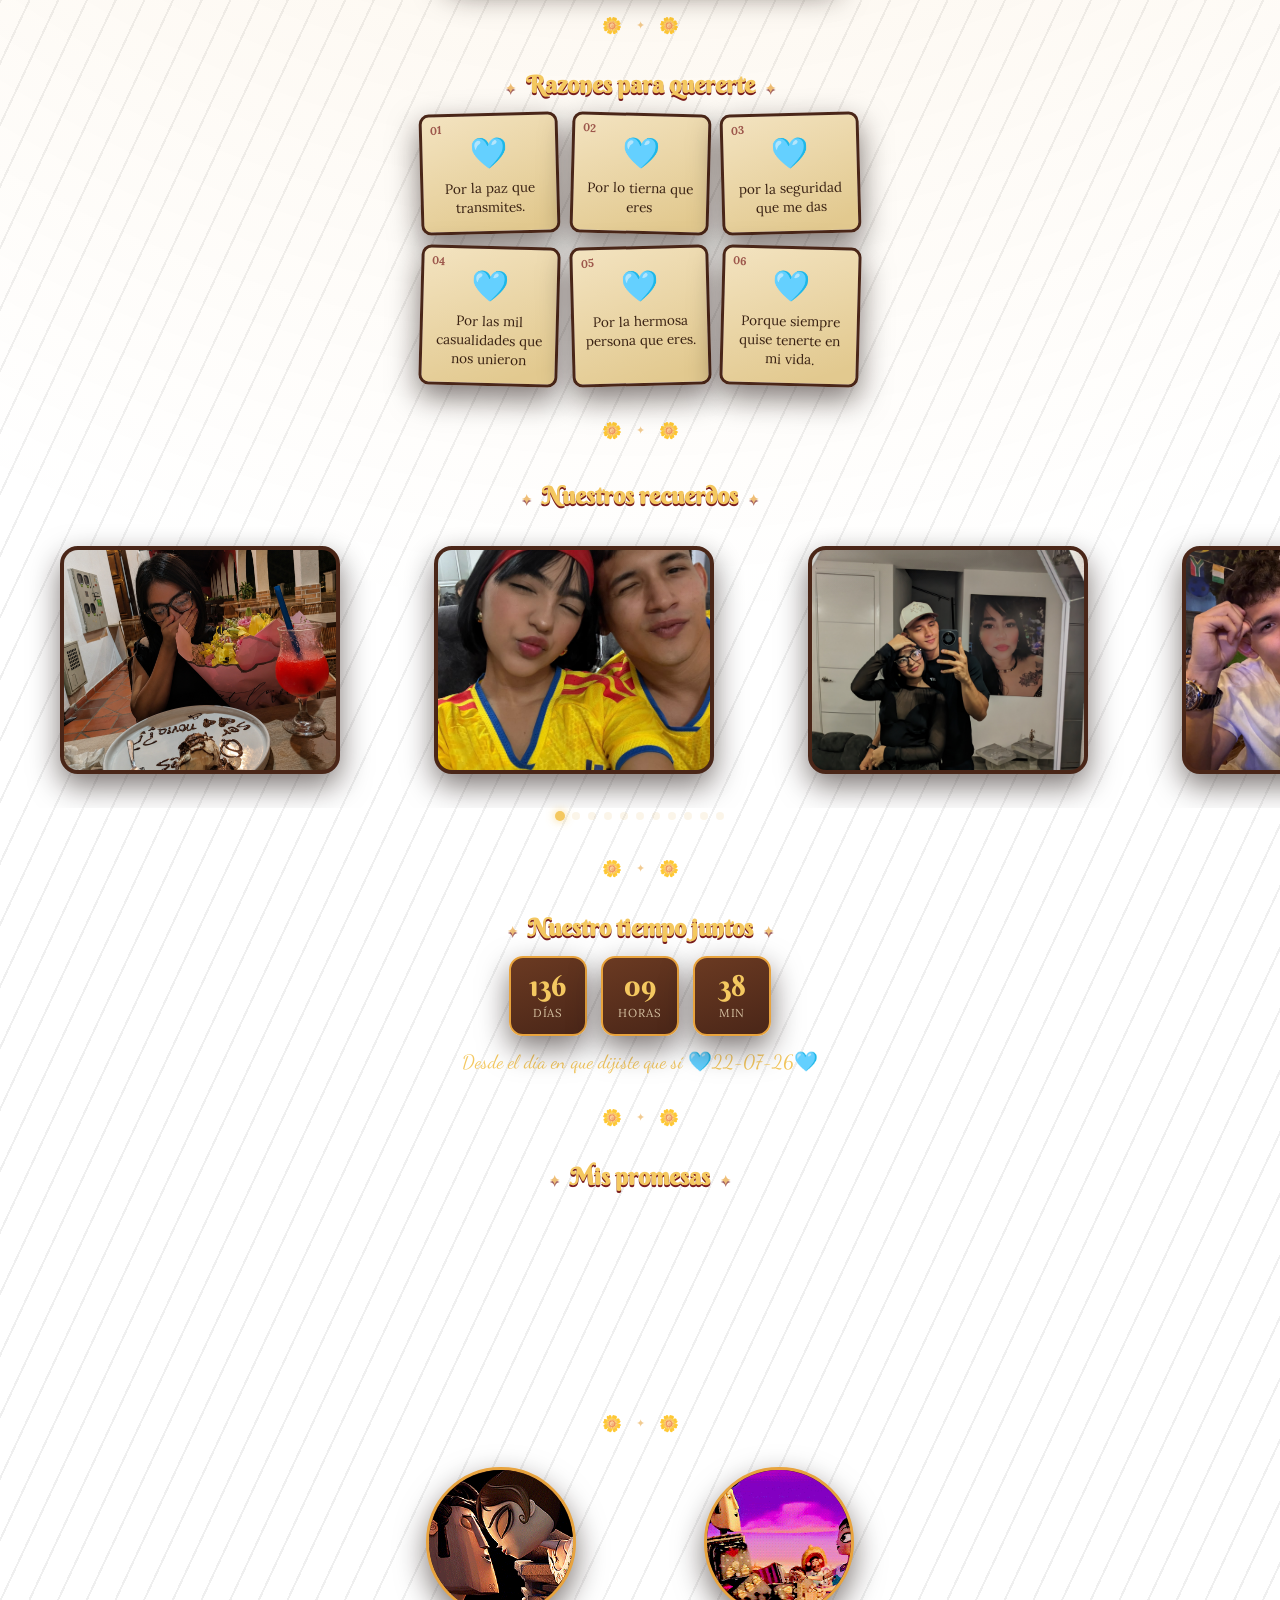
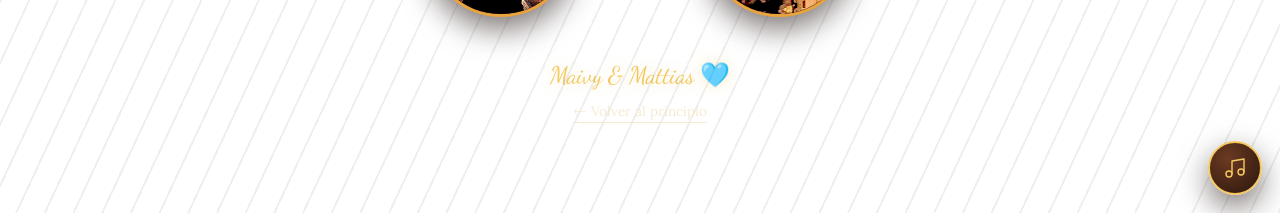
==== commit 40de0b1e: "Actualizacion" ====
--- a/carta.html
+++ b/carta.html
@@ -4,6 +4,7 @@
   <meta charset="UTF-8" />
   <meta name="viewport" content="width=device-width, initial-scale=1, maximum-scale=1, viewport-fit=cover" />
   <meta name="theme-color" content="#2b160d" />
+
   <title>Para Maivy 🩵 </title>
 
   <link rel="preconnect" href="https://fonts.googleapis.com" />
@@ -24,6 +25,9 @@
 
   <!-- Pétalos de cempasúchil cayendo (decorativo) -->
   <div class="petalos" id="petalos" aria-hidden="true"></div>
+
+  <!-- Destellos dorados titilando (decorativo) -->
+  <div class="destellos" id="destellos" aria-hidden="true"></div>
 
   <!-- Gifs decorativos alrededor de la página (no como galería, solo ambiente) -->
   <div class="franja-decorativa" aria-hidden="true">
@@ -100,13 +104,13 @@
 
     <div class="galeria" id="galeria">
       <figure class="galeria__item">
-        <img src="assets/foto1.jpg" alt="Foto 1 de nosotros" loading="lazy" />
+        <img src="assets/foto11.png" alt="Foto 1 de nosotros" loading="lazy" />
       </figure>
       <figure class="galeria__item">
         <img src="assets/foto2.jpg" alt="Foto 2 de nosotros" loading="lazy" />
       </figure>
       <figure class="galeria__item">
-        <img src="assets/foto4.jpg" alt="Foto 3 de nosotros" loading="lazy" />
+        <img src="assets/foto1.jpg" alt="Foto 3 de nosotros" loading="lazy" />
       </figure>
       <figure class="galeria__item">
         <img src="assets/foto3.jpg" alt="Foto 4 de nosotros" loading="lazy" />
@@ -121,13 +125,16 @@
         <img src="assets/foto7.jpg" alt="Foto 7 de nosotros" loading="lazy" />
       </figure>
       <figure class="galeria__item">
-        <img src="assets/foto8.jpg" alt="Foto 8 de nosotros" loading="lazy" />
+        <img src="assets/foto4.jpg" alt="Foto 8 de nosotros" loading="lazy" />
       </figure>
       <figure class="galeria__item">
         <img src="assets/foto9.jpg" alt="Foto 9 de nosotros" loading="lazy" />
       </figure>
       <figure class="galeria__item">
-        <img src="assets/foto10.jpg" alt="Foto 10 de nosotros" loading="lazy" />
+        <img src="assets/foto8.jpg" alt="Foto 10 de nosotros" loading="lazy" />
+      </figure>
+      <figure class="galeria__item">
+        <img src="assets/foto10.jpg" alt="Foto 11 de nosotros" loading="lazy" />
       </figure>
     </div>
 
@@ -153,7 +160,9 @@
         <span class="contador__etiqueta">min</span>
       </div>
     </div>
-    <p class="contador__nota">Desde el día en que dijiste que sí 🩵</p>
+
+    <p class="contador__nota">Desde el día en que dijiste que sí 🩵22-07-26🩵</p>
+
   </section>
 
   <div class="divisor" aria-hidden="true"><span>🌼</span><span>✦</span><span>🌼</span></div>
@@ -197,4 +206,4 @@
 
   <script src="js/script.js"></script>
 </body>
-</html>
+</html>
--- a/css/styles.css
+++ b/css/styles.css
@@ -33,6 +33,7 @@
   --ancho-maximo: 480px;
   --radio-suave: 18px;
   --sombra-calida: 0 12px 30px rgba(20, 8, 4, 0.55);
+  --brillo-oro: 0 0 18px rgba(244, 200, 96, 0.55), 0 0 40px rgba(217, 105, 30, 0.25);
 }
 
 /* -------------------------------------------------------------------------
@@ -62,6 +63,29 @@
   font-family: var(--font-cuerpo);
   -webkit-tap-highlight-color: transparent;
   position: relative;
+  animation: telon-abre 1.1s ease both;
+}
+
+@keyframes telon-abre {
+  from { opacity: 0; filter: brightness(0.4); }
+  to { opacity: 1; filter: brightness(1); }
+}
+
+/* Segunda capa de fondo: un resplandor cálido que respira muy lentamente,
+   como luz de vela detrás de todo el contenido */
+body::after {
+  content: "";
+  position: fixed;
+  inset: 0;
+  z-index: 0;
+  pointer-events: none;
+  background: radial-gradient(circle at 50% 20%, rgba(232, 163, 61, 0.16), transparent 55%);
+  animation: respirar-luz 7s ease-in-out infinite;
+}
+
+@keyframes respirar-luz {
+  0%, 100% { opacity: 0.55; }
+  50% { opacity: 1; }
 }
 
 /* Textura sutil de veta de madera sobre el fondo */
@@ -210,6 +234,34 @@
 }
 
 /* -------------------------------------------------------------------------
+   4b. DESTELLOS DORADOS (generados por JS) — pequeñas chispas de luz
+   que titilan por toda la página, como si el aire brillara.
+   ------------------------------------------------------------------------- */
+.destellos {
+  position: fixed;
+  inset: 0;
+  z-index: 1;
+  pointer-events: none;
+  overflow: hidden;
+}
+
+.destello {
+  position: absolute;
+  border-radius: 50%;
+  background: var(--oro-claro);
+  box-shadow: 0 0 6px 1px rgba(244, 200, 96, 0.9);
+  opacity: 0;
+  animation-name: titilar;
+  animation-timing-function: ease-in-out;
+  animation-iteration-count: infinite;
+}
+
+@keyframes titilar {
+  0%, 100% { opacity: 0; transform: scale(0.4); }
+  50% { opacity: 0.95; transform: scale(1); }
+}
+
+/* -------------------------------------------------------------------------
    5. PÁGINA 1 — index.html (la pregunta)
    ------------------------------------------------------------------------- */
 .pantalla-pregunta {
@@ -235,6 +287,12 @@
   background: radial-gradient(circle, rgba(232, 163, 61, 0.35), transparent 70%);
   z-index: -1;
   filter: blur(4px);
+  animation: pulso-resplandor 4.5s ease-in-out infinite;
+}
+
+@keyframes pulso-resplandor {
+  0%, 100% { transform: translate(-50%, -50%) scale(1); opacity: 0.85; }
+  50% { transform: translate(-50%, -50%) scale(1.15); opacity: 1; }
 }
 
 .pregunta__eyebrow {
@@ -242,6 +300,8 @@
   font-size: 1.4rem;
   color: var(--oro-claro);
   margin: 0 0 4px;
+  opacity: 0;
+  animation: subir-suave 0.8s ease forwards 0.1s;
 }
 
 .pregunta__titulo {
@@ -249,17 +309,40 @@
   font-size: clamp(2rem, 9vw, 2.8rem);
   line-height: 1.25;
   color: var(--oro-claro);
-  text-shadow: 0 2px 0 var(--rojo-oscuro), 0 8px 24px rgba(0, 0, 0, 0.6);
+  background: linear-gradient(100deg, var(--oro-claro) 30%, #fff6df 45%, var(--oro-claro) 60%);
+  background-size: 240% 100%;
+  -webkit-background-clip: text;
+  background-clip: text;
+  -webkit-text-fill-color: transparent;
+  filter: drop-shadow(0 2px 0 var(--rojo-oscuro)) drop-shadow(0 8px 24px rgba(0, 0, 0, 0.6));
   margin: 0 0 14px;
+  opacity: 0;
+  animation: subir-suave 0.9s ease forwards 0.25s, brillo-texto 5s linear infinite 1.2s;
 }
 
 .pregunta__texto {
   font-size: 1rem;
   color: var(--pergamino);
-  opacity: 0.9;
+  opacity: 0;
   max-width: 320px;
   margin: 0 auto 40px;
   line-height: 1.6;
+  animation: subir-suave-op 0.8s ease forwards 0.5s;
+}
+
+@keyframes subir-suave {
+  from { opacity: 0; transform: translateY(14px); }
+  to { opacity: 1; transform: translateY(0); }
+}
+
+@keyframes subir-suave-op {
+  from { opacity: 0; transform: translateY(14px); }
+  to { opacity: 0.9; transform: translateY(0); }
+}
+
+@keyframes brillo-texto {
+  0% { background-position: 200% 0; }
+  100% { background-position: -200% 0; }
 }
 
 .botonera {
@@ -294,16 +377,42 @@
 }
 
 .boton--si {
+  position: relative;
+  overflow: hidden;
   background: linear-gradient(135deg, var(--oro-claro), var(--naranja));
   color: var(--madera-oscura);
   box-shadow: 0 10px 24px rgba(217, 105, 30, 0.55), 0 0 0 3px rgba(244, 200, 96, 0.25);
+  animation: latido-boton 2.6s ease-in-out infinite;
+}
+
+.boton--si::after {
+  content: "";
+  position: absolute;
+  top: 0;
+  left: -60%;
+  width: 40%;
+  height: 100%;
+  background: linear-gradient(120deg, transparent, rgba(255, 255, 255, 0.55), transparent);
+  transform: skewX(-20deg);
+  animation: brillo-barrido 3.2s ease-in-out infinite;
+}
+
+@keyframes brillo-barrido {
+  0% { left: -60%; }
+  45%, 100% { left: 130%; }
+}
+
+@keyframes latido-boton {
+  0%, 100% { box-shadow: 0 10px 24px rgba(217, 105, 30, 0.55), 0 0 0 3px rgba(244, 200, 96, 0.25); }
+  50% { box-shadow: 0 10px 30px rgba(217, 105, 30, 0.7), 0 0 0 7px rgba(244, 200, 96, 0.18); }
 }
 
 .boton--no {
   position: static;
-  background: transparent;
+  background: rgba(43, 22, 13, 0.25);
   color: var(--pergamino);
   border: 2px solid var(--pergamino);
+  backdrop-filter: blur(2px);
 }
 
 /* Cuando empieza a "huir", se vuelve posición fija dentro del viewport */
@@ -319,7 +428,14 @@
   margin-top: 34px;
   font-size: 0.8rem;
   color: var(--pergamino);
-  opacity: 0.6;
+  opacity: 0;
+  animation: aparecer-pie 2.4s ease-in-out infinite;
+  animation-delay: 1.2s;
+}
+
+@keyframes aparecer-pie {
+  0%, 100% { opacity: 0.35; }
+  50% { opacity: 0.75; }
 }
 
 /* -------------------------------------------------------------------------
@@ -342,6 +458,18 @@
   font-size: clamp(1.7rem, 7vw, 2.2rem);
   text-shadow: 0 2px 0 var(--rojo-oscuro);
   margin: 6px 0 0;
+  opacity: 0;
+  animation: subir-suave 0.8s ease forwards 0.1s;
+}
+
+.encabezado-carta .pregunta__eyebrow {
+  animation: subir-suave-op 0.7s ease forwards, flotar-emoji 3.6s ease-in-out infinite 0.8s;
+  font-size: 1.3rem;
+}
+
+@keyframes flotar-emoji {
+  0%, 100% { transform: translateY(0); }
+  50% { transform: translateY(-4px); }
 }
 
 /* --- Pergamino / carta --- */
@@ -362,15 +490,25 @@
   animation: aparecer 0.9s ease forwards 0.15s;
 }
 
+.pergamino {
+  box-shadow: var(--sombra-calida), inset 0 0 0 1px rgba(122, 30, 30, 0.25), 0 0 32px rgba(232, 163, 61, 0.08);
+}
+
 .pergamino::before,
 .pergamino::after {
   content: "🌼";
   position: absolute;
   font-size: 1.4rem;
   filter: drop-shadow(0 2px 2px rgba(0,0,0,0.35));
-}
-.pergamino::before { top: -14px; left: -10px; }
-.pergamino::after { bottom: -14px; right: -10px; }
+  animation: mecer-flor 4.5s ease-in-out infinite;
+}
+.pergamino::before { top: -14px; left: -10px; animation-delay: 0s; }
+.pergamino::after { bottom: -14px; right: -10px; animation-delay: 0.6s; }
+
+@keyframes mecer-flor {
+  0%, 100% { transform: rotate(-8deg); }
+  50% { transform: rotate(8deg); }
+}
 
 @keyframes aparecer {
   to { opacity: 1; transform: translateY(0); }
@@ -398,6 +536,23 @@
   float: left;
   line-height: 0.8;
   padding: 6px 8px 0 0;
+  text-shadow: 0 0 14px rgba(122, 30, 30, 0.25);
+}
+
+.pergamino__firma {
+  position: relative;
+}
+
+.pergamino__firma::after {
+  content: "🩵";
+  display: inline-block;
+  margin-left: 6px;
+  animation: latido-corazon 1.8s ease-in-out infinite;
+}
+
+@keyframes latido-corazon {
+  0%, 100% { transform: scale(1); }
+  50% { transform: scale(1.25); }
 }
 
 .pergamino__firma {
@@ -421,6 +576,25 @@
   font-size: 1.5rem;
   text-shadow: 0 2px 0 var(--rojo-oscuro);
   margin: 0 0 14px;
+  position: relative;
+}
+
+.seccion-titulo::before,
+.seccion-titulo::after {
+  content: "✦";
+  font-size: 0.8rem;
+  color: var(--oro);
+  opacity: 0.7;
+  margin: 0 10px;
+  display: inline-block;
+  animation: titilar-estrella 2.4s ease-in-out infinite;
+}
+
+.seccion-titulo::after { animation-delay: 1.2s; }
+
+@keyframes titilar-estrella {
+  0%, 100% { opacity: 0.3; transform: scale(0.85); }
+  50% { opacity: 1; transform: scale(1.15); }
 }
 
 .galeria {
@@ -440,17 +614,47 @@
   scroll-snap-align: center;
   border-radius: var(--radio-suave);
   overflow: hidden;
+  position: relative;
   border: 4px solid var(--madera);
   box-shadow: var(--sombra-calida);
   background: var(--madera);
   opacity: 0;
-  transform: translateY(14px);
-  transition: opacity 0.6s ease, transform 0.6s ease;
+  transform: translateY(14px) scale(0.96);
+  transition: opacity 0.6s ease, transform 0.6s ease, box-shadow 0.4s ease, border-color 0.4s ease;
 }
 
 .galeria__item.visible {
   opacity: 1;
-  transform: translateY(0);
+  transform: translateY(0) scale(1);
+}
+
+.galeria__item.visible:hover,
+.galeria__item.visible:active {
+  border-color: var(--oro);
+  box-shadow: var(--sombra-calida), var(--brillo-oro);
+  transform: translateY(-3px) scale(1.02);
+}
+
+.galeria__item::after {
+  content: "";
+  position: absolute;
+  inset: 0;
+  background: linear-gradient(115deg, transparent 40%, rgba(255, 255, 255, 0.25) 50%, transparent 60%);
+  background-size: 250% 250%;
+  background-position: 120% 0;
+  opacity: 0;
+  transition: opacity 0.3s ease;
+  pointer-events: none;
+}
+
+.galeria__item.visible::after {
+  opacity: 1;
+  animation: brillo-foto 3.5s ease-in-out 1;
+}
+
+@keyframes brillo-foto {
+  0% { background-position: 120% 0; }
+  60%, 100% { background-position: -20% 0; }
 }
 
 /* Utilidad de aparición suave reutilizada por lotería, mosaico, contador y promesas */
@@ -489,6 +693,7 @@
 .punto.activo {
   background: var(--oro-claro);
   transform: scale(1.25);
+  box-shadow: 0 0 8px rgba(244, 200, 96, 0.8);
 }
 
 /* --- Celebración (banner "¡Dijiste que sí!") --- */
@@ -498,6 +703,7 @@
 }
 
 .celebracion__texto {
+  position: relative;
   font-family: var(--font-titulo);
   font-size: clamp(1.6rem, 7vw, 2.1rem);
   color: var(--oro-claro);
@@ -505,6 +711,17 @@
   margin: 0 0 6px;
   animation: latido 1.6s ease-in-out 1;
 }
+
+.celebracion__texto::before,
+.celebracion__texto::after {
+  content: "✨";
+  position: absolute;
+  font-size: 1rem;
+  opacity: 0.85;
+  animation: flotar-emoji 2.8s ease-in-out infinite;
+}
+.celebracion__texto::before { left: -8px; top: -4px; animation-delay: 0.3s; }
+.celebracion__texto::after { right: -8px; top: -4px; animation-delay: 0.9s; }
 
 .celebracion__sub {
   font-size: 0.95rem;
@@ -534,7 +751,16 @@
 .divisor span:nth-child(2) {
   font-size: 0.7rem;
   opacity: 0.7;
-}
+  display: inline-block;
+  animation: titilar-estrella 2.6s ease-in-out infinite;
+}
+
+.divisor span:nth-child(1),
+.divisor span:nth-child(3) {
+  display: inline-block;
+  animation: flotar-emoji 3.4s ease-in-out infinite;
+}
+.divisor span:nth-child(3) { animation-delay: 0.5s; }
 
 /* --- Sección: razones (cartas estilo lotería) --- */
 .seccion-razones {
@@ -555,6 +781,23 @@
   padding: 16px 10px 14px;
   text-align: center;
   box-shadow: var(--sombra-calida);
+  transition: transform 0.35s ease, box-shadow 0.35s ease, border-color 0.35s ease;
+}
+
+.carta-loteria:hover,
+.carta-loteria:active {
+  border-color: var(--oro);
+  box-shadow: var(--sombra-calida), var(--brillo-oro);
+  transform: rotate(0deg) scale(1.05) translateY(-3px) !important;
+}
+
+.carta-loteria__icono {
+  transition: transform 0.35s ease;
+}
+
+.carta-loteria:hover .carta-loteria__icono,
+.carta-loteria:active .carta-loteria__icono {
+  transform: scale(1.2) rotate(-6deg);
 }
 
 .carta-loteria__num {
@@ -611,6 +854,16 @@
   border: 3px solid var(--oro);
   box-shadow: var(--sombra-calida);
   background: var(--madera);
+  animation: flotar-medallon 4.8s ease-in-out infinite;
+}
+
+.medallon-gif:nth-of-type(even) {
+  animation-delay: 0.9s;
+}
+
+@keyframes flotar-medallon {
+  0%, 100% { transform: translateY(0) rotate(-1deg); box-shadow: var(--sombra-calida); }
+  50% { transform: translateY(-8px) rotate(1deg); box-shadow: var(--sombra-calida), var(--brillo-oro); }
 }
 
 .medallon-gif img {
@@ -642,6 +895,15 @@
   border: 2px solid var(--oro);
   border-radius: 14px;
   box-shadow: var(--sombra-calida);
+  animation: brasa 3.2s ease-in-out infinite;
+}
+
+.contador__bloque:nth-child(2) { animation-delay: 0.4s; }
+.contador__bloque:nth-child(3) { animation-delay: 0.8s; }
+
+@keyframes brasa {
+  0%, 100% { box-shadow: var(--sombra-calida), 0 0 0 rgba(232, 163, 61, 0); }
+  50% { box-shadow: var(--sombra-calida), 0 0 16px rgba(232, 163, 61, 0.45); }
 }
 
 .contador__numero {
@@ -695,6 +957,8 @@
   font-size: 1.5rem;
   color: var(--oro-claro);
   margin: 0 0 10px;
+  text-shadow: 0 0 16px rgba(244, 200, 96, 0.35);
+  animation: aparecer-pie 3.2s ease-in-out infinite;
 }
 
 /* --- Botón de música flotante --- */
@@ -714,6 +978,22 @@
   justify-content: center;
   box-shadow: var(--sombra-calida);
   cursor: pointer;
+  transition: transform 0.2s ease, box-shadow 0.3s ease;
+  animation: invitar-musica 2.8s ease-in-out infinite;
+}
+
+.boton-musica:active {
+  transform: scale(0.92);
+}
+
+.boton-musica.sonando {
+  animation: none;
+  box-shadow: var(--sombra-calida), var(--brillo-oro);
+}
+
+@keyframes invitar-musica {
+  0%, 100% { box-shadow: var(--sombra-calida); }
+  50% { box-shadow: var(--sombra-calida), 0 0 14px rgba(244, 200, 96, 0.5); }
 }
 
 .boton-musica svg {
@@ -766,23 +1046,45 @@
   text-decoration: none;
   border-bottom: 1px solid currentColor;
   padding-bottom: 2px;
+  transition: opacity 0.25s ease, letter-spacing 0.25s ease;
+}
+
+.enlace-volver:hover,
+.enlace-volver:active {
+  opacity: 1;
+  letter-spacing: 0.03em;
+  color: var(--oro-claro);
 }
 
 /* -------------------------------------------------------------------------
    7. ACCESIBILIDAD: respeta "reducir movimiento"
    ------------------------------------------------------------------------- */
 @media (prefers-reduced-motion: reduce) {
-  .bandera,
-  .petalo,
-  .celebracion__texto,
-  .boton-musica.sonando svg {
+  *,
+  *::before,
+  *::after {
     animation: none !important;
+    transition: none !important;
   }
-  .pergamino,
-  .galeria__item,
-  .revelar,
-  .boton {
-    transition: none !important;
+  .pregunta__eyebrow,
+  .pregunta__titulo,
+  .pregunta__texto,
+  .pregunta__pie,
+  .encabezado-carta__titulo,
+  .encabezado-carta .pregunta__eyebrow,
+  .pergamino {
+    opacity: 1 !important;
+    transform: none !important;
+    -webkit-text-fill-color: var(--oro-claro) !important;
+  }
+  .galeria__item.visible,
+  .revelar.visible {
+    opacity: 1 !important;
+    transform: none !important;
+  }
+  .destellos,
+  .petalos {
+    display: none !important;
   }
 }
 
@@ -796,4 +1098,4 @@
   .pergamino { padding: 38px 34px 32px; }
   .galeria__item { flex-basis: 46%; }
   .loteria { grid-template-columns: repeat(3, 1fr); }
-}
+}
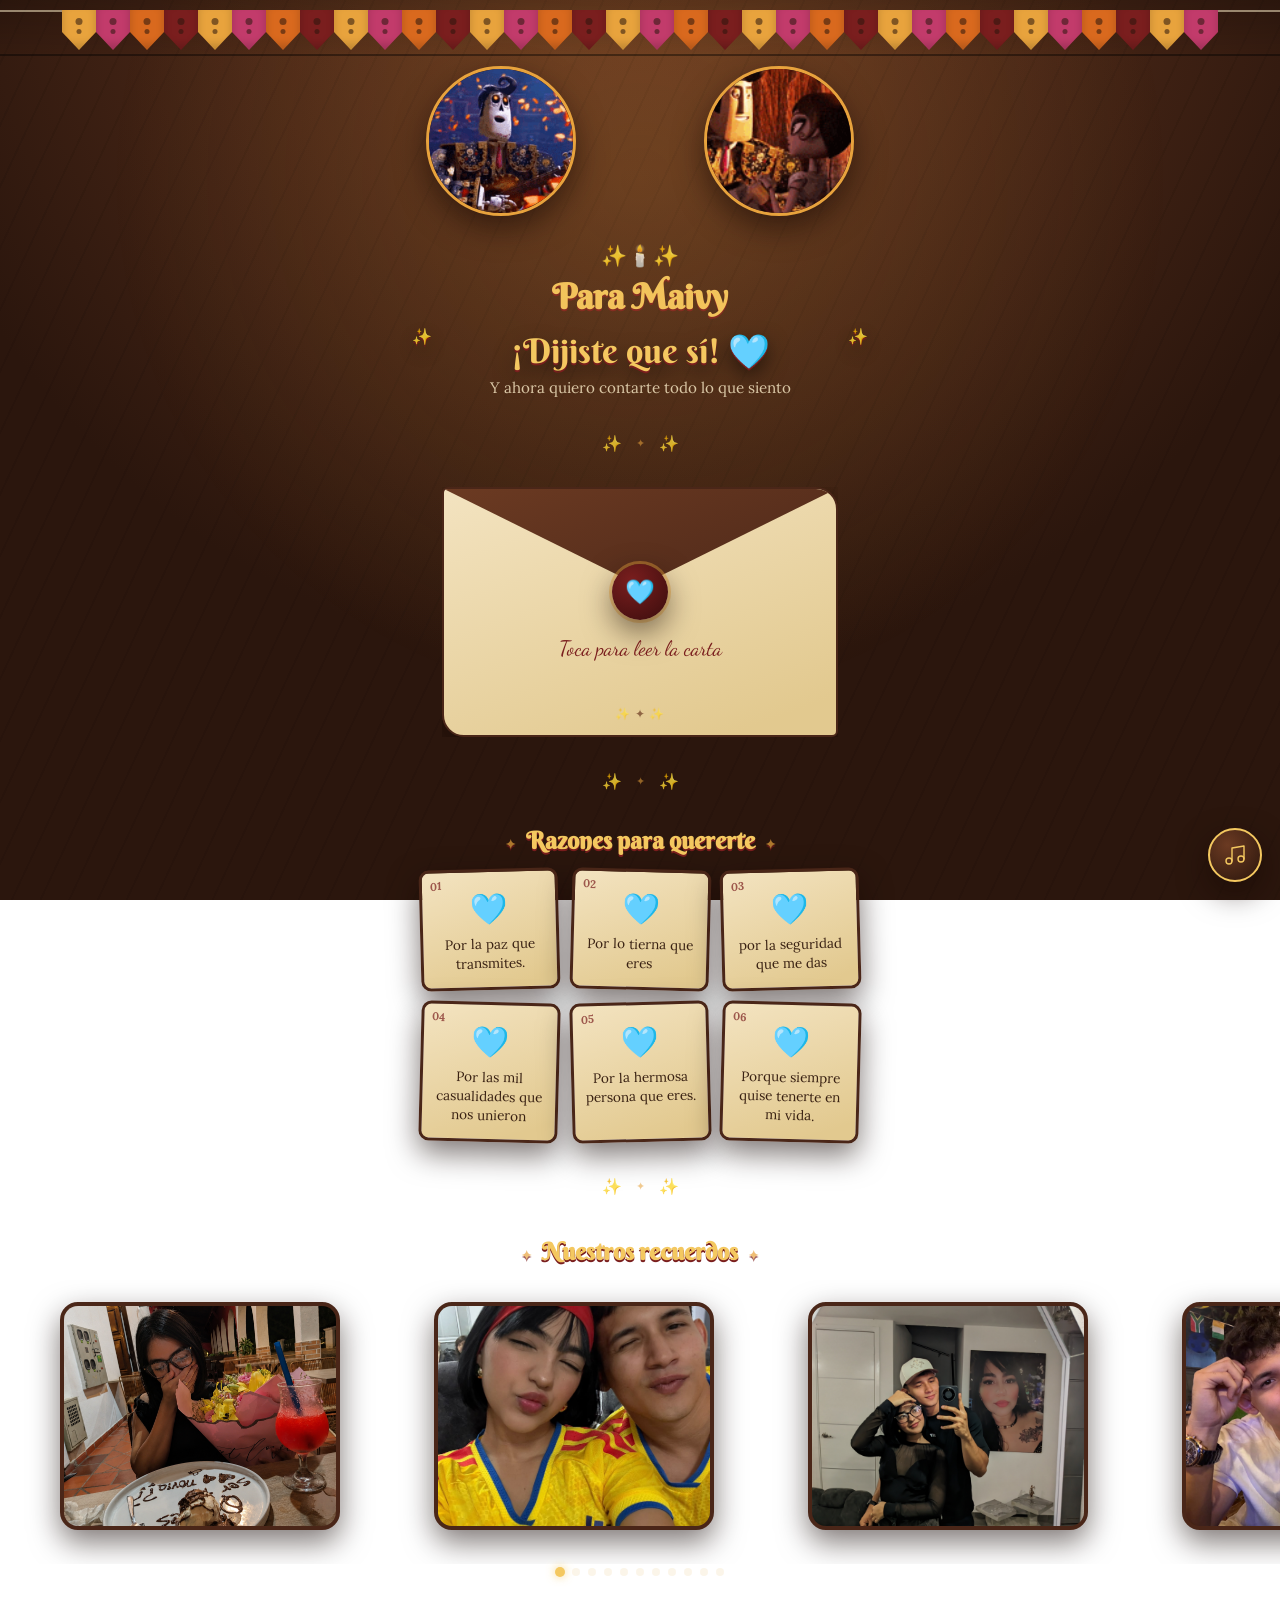
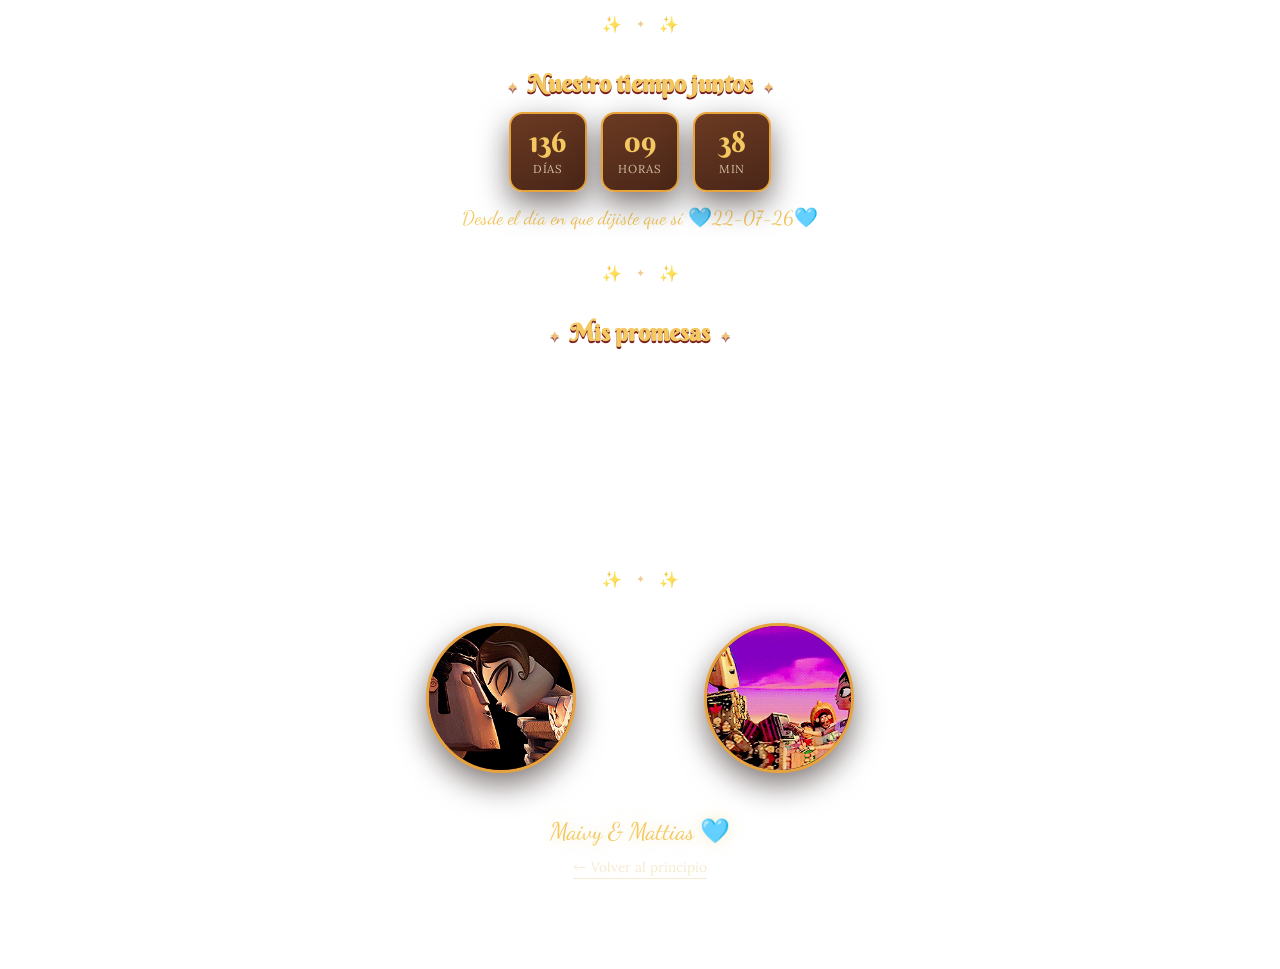
==== commit 153ddaff: "Actualizacion" ====
--- a/carta.html
+++ b/carta.html
@@ -4,8 +4,7 @@
   <meta charset="UTF-8" />
   <meta name="viewport" content="width=device-width, initial-scale=1, maximum-scale=1, viewport-fit=cover" />
   <meta name="theme-color" content="#2b160d" />
-
-  <title>Para Maivy 🩵 </title>
+  <title>Para Maivy 🩵</title>
 
   <link rel="preconnect" href="https://fonts.googleapis.com" />
   <link rel="preconnect" href="https://fonts.gstatic.com" crossorigin />
@@ -36,7 +35,7 @@
   </div>
 
   <header class="encabezado-carta">
-    <p class="pregunta__eyebrow">🌼🕯️🌼</p>
+    <p class="pregunta__eyebrow">✨🕯️✨</p>
     <h1 class="encabezado-carta__titulo">Para Maivy</h1>
   </header>
 
@@ -48,40 +47,49 @@
     </div>
   </section>
 
-  <div class="divisor" aria-hidden="true"><span>🌼</span><span>✦</span><span>🌼</span></div>
+  <div class="divisor" aria-hidden="true"><span>✨</span><span>✦</span><span>✨</span></div>
 
   <!-- ============================= CARTA ============================= -->
   <section class="contenedor">
-    <article class="pergamino" id="pergamino">
-      <p class="pergamino__saludo">Maivy,</p>
-      <p class="pergamino__para">
-        Hace mucho tiempo no sentía algo tan genuino, ni encontraba a alguien con quien
-        enamorarme de verdad y dejar salir al niño que llevo dentro. Nadie me había dado
-        tanta seguridad para expresar lo que siento con tranquilidad, ni había valorado
-        así mis sentimientos.
-      </p>
-      <p class="pergamino__para">
-        Cuando te vi, no solo descubrí a la mujer más hermosa. En tus ojos encontré una
-        paz y una estabilidad que me atraparon, y me despertaste unas ganas inmensas de
-        conocer a la niña tan dulce que llevas dentro.
-      </p>
-      <p class="pergamino__para">
-        Lo que he sentido en tan poco tiempo es increíble. Es como si te conociera de
-        otra vida, porque tantas casualidades en nuestras emociones, familias y gustos
-        no pueden ser coincidencia. Haber conectado así me convence de que estaba
-        destinado a encontrarte.
-      </p>
-      <p class="pergamino__para">
-        Ahora que eres mi novia, por fin tengo mi lugar seguro. Siempre quise estar con
-        alguien como tú. Voy a luchar por nosotros y siento que este amor no se acabará
-        nunca. Te quiero mucho, y espero que este sea el comienzo de algo para toda la
-        vida.
-      </p>
-      <p class="pergamino__firma">Tuyo, con todo mi corazón 🩵</p>
-    </article>
-  </section>
-
-  <div class="divisor" aria-hidden="true"><span>🌼</span><span>✦</span><span>🌼</span></div>
+    <div class="sobre-carta" id="sobreCarta">
+      <article class="pergamino" id="pergamino">
+        <span class="pergamino__brillo" aria-hidden="true"></span>
+        <p class="pergamino__saludo">Maivy,</p>
+        <p class="pergamino__para">
+          Hace mucho tiempo no sentía algo tan genuino, ni encontraba a alguien con quien
+          enamorarme de verdad y dejar salir al niño que llevo dentro. Nadie me había dado
+          tanta seguridad para expresar lo que siento con tranquilidad, ni había valorado
+          así mis sentimientos.
+        </p>
+        <p class="pergamino__para">
+          Cuando te vi, no solo descubrí a la mujer más hermosa. En tus ojos encontré una
+          paz y una estabilidad que me atraparon, y me despertaste unas ganas inmensas de
+          conocer a la niña tan dulce que llevas dentro.
+        </p>
+        <p class="pergamino__para">
+          Lo que he sentido en tan poco tiempo es increíble. Es como si te conociera de
+          otra vida, porque tantas casualidades en nuestras emociones, familias y gustos
+          no pueden ser coincidencia. Haber conectado así me convence de que estaba
+          destinado a encontrarte.
+        </p>
+        <p class="pergamino__para">
+          Ahora que eres mi novia, por fin tengo mi lugar seguro. Siempre quise estar con
+          alguien como tú. Voy a luchar por nosotros y siento que este amor no se acabará
+          nunca. Te quiero mucho, y espero que este sea el comienzo de algo para toda la
+          vida.
+        </p>
+        <p class="pergamino__firma">Tuyo, con todo mi corazón</p>
+      </article>
+
+      <button type="button" class="sobre-tapa" id="botonSobre" aria-label="Toca para abrir la carta">
+        <span class="sobre-tapa__sello">🩵</span>
+        <span class="sobre-tapa__texto">Toca para leer la carta</span>
+        <span class="sobre-tapa__chispas">✨ ✦ ✨</span>
+      </button>
+    </div>
+  </section>
+
+  <div class="divisor" aria-hidden="true"><span>✨</span><span>✦</span><span>✨</span></div>
 
   <!-- ============================= RAZONES (estilo lotería) ============================= -->
   <section class="seccion-razones contenedor">
@@ -96,7 +104,7 @@
     </div>
   </section>
 
-  <div class="divisor" aria-hidden="true"><span>🌼</span><span>✦</span><span>🌼</span></div>
+  <div class="divisor" aria-hidden="true"><span>✨</span><span>✦</span><span>✨</span></div>
 
   <!-- ============================= GALERÍA DE FOTOS ============================= -->
   <section class="seccion-galeria">
@@ -141,7 +149,7 @@
     <div class="galeria__puntos" id="galeriaPuntos" aria-hidden="true"></div>
   </section>
 
-  <div class="divisor" aria-hidden="true"><span>🌼</span><span>✦</span><span>🌼</span></div>
+  <div class="divisor" aria-hidden="true"><span>✨</span><span>✦</span><span>✨</span></div>
 
   <!-- ============================= CONTADOR DE TIEMPO JUNTOS ============================= -->
   <section class="seccion-contador contenedor">
@@ -160,12 +168,10 @@
         <span class="contador__etiqueta">min</span>
       </div>
     </div>
-
     <p class="contador__nota">Desde el día en que dijiste que sí 🩵22-07-26🩵</p>
-
-  </section>
-
-  <div class="divisor" aria-hidden="true"><span>🌼</span><span>✦</span><span>🌼</span></div>
+  </section>
+
+  <div class="divisor" aria-hidden="true"><span>✨</span><span>✦</span><span>✨</span></div>
 
   <!-- ============================= PROMESAS ============================= -->
   <section class="seccion-promesas contenedor">
@@ -178,7 +184,7 @@
     </ul>
   </section>
 
-  <div class="divisor" aria-hidden="true"><span>🌼</span><span>✦</span><span>🌼</span></div>
+  <div class="divisor" aria-hidden="true"><span>✨</span><span>✦</span><span>✨</span></div>
 
   <!-- Gifs decorativos alrededor de la página (no como galería, solo ambiente) -->
   <div class="franja-decorativa" aria-hidden="true">
--- a/css/styles.css
+++ b/css/styles.css
@@ -67,8 +67,8 @@
 }
 
 @keyframes telon-abre {
-  from { opacity: 0; filter: brightness(0.4); }
-  to { opacity: 1; filter: brightness(1); }
+  from { opacity: 0; }
+  to { opacity: 1; }
 }
 
 /* Segunda capa de fondo: un resplandor cálido que respira muy lentamente,
@@ -472,35 +472,63 @@
   50% { transform: translateY(-4px); }
 }
 
-/* --- Pergamino / carta --- */
-.pergamino {
+/* --- Sobre que envuelve la carta: se toca para abrir --- */
+.sobre-carta {
+  position: relative;
   width: 90%;
   max-width: 420px;
   margin: 18px auto 0;
+  padding: 16px 12px 18px;
+  overflow: hidden;
+  max-height: 250px;
+  transition: max-height 1s ease;
+}
+
+.sobre-carta.abierto {
+  max-height: 3000px;
+}
+
+/* --- Pergamino / carta (contenido real, oculto hasta abrir el sobre) --- */
+.pergamino {
+  width: 100%;
   background:
     linear-gradient(180deg, rgba(255,255,255,0.05), transparent 30%),
     repeating-linear-gradient(0deg, rgba(122, 30, 30, 0.03) 0px, transparent 2px, transparent 26px),
     linear-gradient(160deg, var(--pergamino), var(--pergamino-sombra) 90%);
   border-radius: 6px 22px 6px 22px;
-  box-shadow: var(--sombra-calida), inset 0 0 0 1px rgba(122, 30, 30, 0.25);
+  box-shadow: var(--sombra-calida), inset 0 0 0 1px rgba(122, 30, 30, 0.25), 0 0 32px rgba(232, 163, 61, 0.08);
   padding: 30px 22px 26px;
   position: relative;
-  opacity: 0;
-  transform: translateY(18px);
-  animation: aparecer 0.9s ease forwards 0.15s;
-}
-
-.pergamino {
-  box-shadow: var(--sombra-calida), inset 0 0 0 1px rgba(122, 30, 30, 0.25), 0 0 32px rgba(232, 163, 61, 0.08);
+  overflow: hidden;
+  opacity: 0;
+  transform: translateY(16px) scale(0.94);
+  transition: opacity 0.6s ease, transform 0.6s ease, box-shadow 0.6s ease;
+}
+
+.sobre-carta.abierto .pergamino {
+  opacity: 1;
+  transform: translateY(0) scale(1);
+  animation: aura-carta 3.8s ease-in-out 0.6s infinite;
+}
+
+@keyframes aura-carta {
+  0%, 100% { box-shadow: var(--sombra-calida), inset 0 0 0 1px rgba(122, 30, 30, 0.25), 0 0 22px rgba(232, 163, 61, 0.15); }
+  50% { box-shadow: var(--sombra-calida), inset 0 0 0 1px rgba(122, 30, 30, 0.25), 0 0 42px rgba(232, 163, 61, 0.45); }
 }
 
 .pergamino::before,
 .pergamino::after {
-  content: "🌼";
+  content: "✨";
   position: absolute;
   font-size: 1.4rem;
   filter: drop-shadow(0 2px 2px rgba(0,0,0,0.35));
   animation: mecer-flor 4.5s ease-in-out infinite;
+  opacity: 0;
+  transition: opacity 0.5s ease 0.4s;
+}
+.sobre-carta.abierto .pergamino::before,
+.sobre-carta.abierto .pergamino::after {
+  opacity: 1;
 }
 .pergamino::before { top: -14px; left: -10px; animation-delay: 0s; }
 .pergamino::after { bottom: -14px; right: -10px; animation-delay: 0.6s; }
@@ -510,8 +538,150 @@
   50% { transform: rotate(8deg); }
 }
 
-@keyframes aparecer {
-  to { opacity: 1; transform: translateY(0); }
+/* Barrido de brillo que recorre la carta ya abierta, como luz sobre el papel */
+.pergamino__brillo {
+  position: absolute;
+  inset: 0;
+  z-index: 1;
+  pointer-events: none;
+  overflow: hidden;
+  border-radius: inherit;
+}
+
+.pergamino__brillo::before {
+  content: "";
+  position: absolute;
+  top: -30%;
+  left: -70%;
+  width: 55%;
+  height: 160%;
+  background: linear-gradient(120deg, transparent, rgba(255, 255, 255, 0.55), transparent);
+  transform: skewX(-20deg);
+}
+
+.sobre-carta.abierto .pergamino__brillo::before {
+  animation: barrido-luz 4.5s ease-in-out 0.9s infinite;
+}
+
+@keyframes barrido-luz {
+  0% { left: -70%; }
+  22%, 100% { left: 140%; }
+}
+
+/* Los párrafos y firma se revelan uno a uno al abrir el sobre */
+.pergamino > p {
+  position: relative;
+  z-index: 2;
+  opacity: 0;
+  transform: translateY(14px);
+  transition: opacity 0.7s ease, transform 0.7s ease;
+}
+
+.sobre-carta.abierto .pergamino > p {
+  opacity: 1;
+  transform: translateY(0);
+}
+
+.pergamino > p:nth-child(2) { transition-delay: 0.2s; }
+.pergamino > p:nth-child(3) { transition-delay: 0.4s; }
+.pergamino > p:nth-child(4) { transition-delay: 0.6s; }
+.pergamino > p:nth-child(5) { transition-delay: 0.8s; }
+.pergamino > p:nth-child(6) { transition-delay: 1s; }
+.pergamino > p:nth-child(7) { transition-delay: 1.2s; }
+
+/* --- Sobre cerrado: tapa que se toca para revelar la carta --- */
+.sobre-tapa {
+  all: unset;
+  box-sizing: border-box;
+  position: absolute;
+  inset: 0;
+  z-index: 6;
+  display: flex;
+  flex-direction: column;
+  align-items: center;
+  justify-content: center;
+  gap: 16px;
+  min-height: 220px;
+  padding: 40px 24px;
+  cursor: pointer;
+  overflow: hidden;
+  border-radius: 6px 22px 6px 22px;
+  background: linear-gradient(160deg, var(--pergamino), var(--pergamino-sombra) 90%);
+  box-shadow: var(--sombra-calida);
+  border: 2px solid var(--madera);
+  perspective: 700px;
+  touch-action: manipulation;
+  transition: opacity 0.5s ease 0.25s, transform 0.5s ease 0.25s;
+}
+
+.sobre-tapa:active {
+  transform: scale(0.98);
+}
+
+.sobre-carta.abierto .sobre-tapa {
+  opacity: 0;
+  transform: scale(0.92);
+  pointer-events: none;
+  transition: opacity 0.45s ease, transform 0.45s ease;
+}
+
+/* Solapa del sobre, como un triángulo de papel doblado */
+.sobre-tapa::before {
+  content: "";
+  position: absolute;
+  top: 0;
+  left: 0;
+  right: 0;
+  height: 58%;
+  background: linear-gradient(160deg, var(--madera-clara), var(--madera));
+  clip-path: polygon(0 0, 100% 0, 50% 68%);
+  box-shadow: 0 8px 14px rgba(0, 0, 0, 0.35);
+  transform-origin: top center;
+  transition: transform 0.7s ease;
+}
+
+.sobre-carta.abierto .sobre-tapa::before {
+  transform: rotateX(-165deg);
+}
+
+.sobre-tapa__sello {
+  position: relative;
+  z-index: 2;
+  width: 56px;
+  height: 56px;
+  border-radius: 50%;
+  display: flex;
+  align-items: center;
+  justify-content: center;
+  font-size: 1.5rem;
+  background: radial-gradient(circle at 35% 30%, var(--rojo-oscuro), #3a0d0d);
+  box-shadow: var(--sombra-calida), 0 0 0 3px rgba(232, 163, 61, 0.45);
+  animation: respirar-sello 2.4s ease-in-out infinite;
+}
+
+@keyframes respirar-sello {
+  0%, 100% { transform: scale(1); box-shadow: var(--sombra-calida), 0 0 0 3px rgba(232, 163, 61, 0.45); }
+  50% { transform: scale(1.08); box-shadow: var(--sombra-calida), 0 0 0 5px rgba(232, 163, 61, 0.65); }
+}
+
+.sobre-tapa__texto {
+  position: relative;
+  z-index: 2;
+  font-family: var(--font-firma);
+  font-size: 1.3rem;
+  color: var(--rojo-oscuro);
+  text-align: center;
+  animation: aparecer-pie 2.4s ease-in-out infinite;
+}
+
+.sobre-tapa__chispas {
+  position: absolute;
+  bottom: 14px;
+  z-index: 2;
+  font-size: 0.75rem;
+  letter-spacing: 0.08em;
+  color: var(--madera-clara);
+  opacity: 0.7;
 }
 
 .pergamino__saludo {
@@ -1071,8 +1241,7 @@
   .pregunta__texto,
   .pregunta__pie,
   .encabezado-carta__titulo,
-  .encabezado-carta .pregunta__eyebrow,
-  .pergamino {
+  .encabezado-carta .pregunta__eyebrow {
     opacity: 1 !important;
     transform: none !important;
     -webkit-text-fill-color: var(--oro-claro) !important;
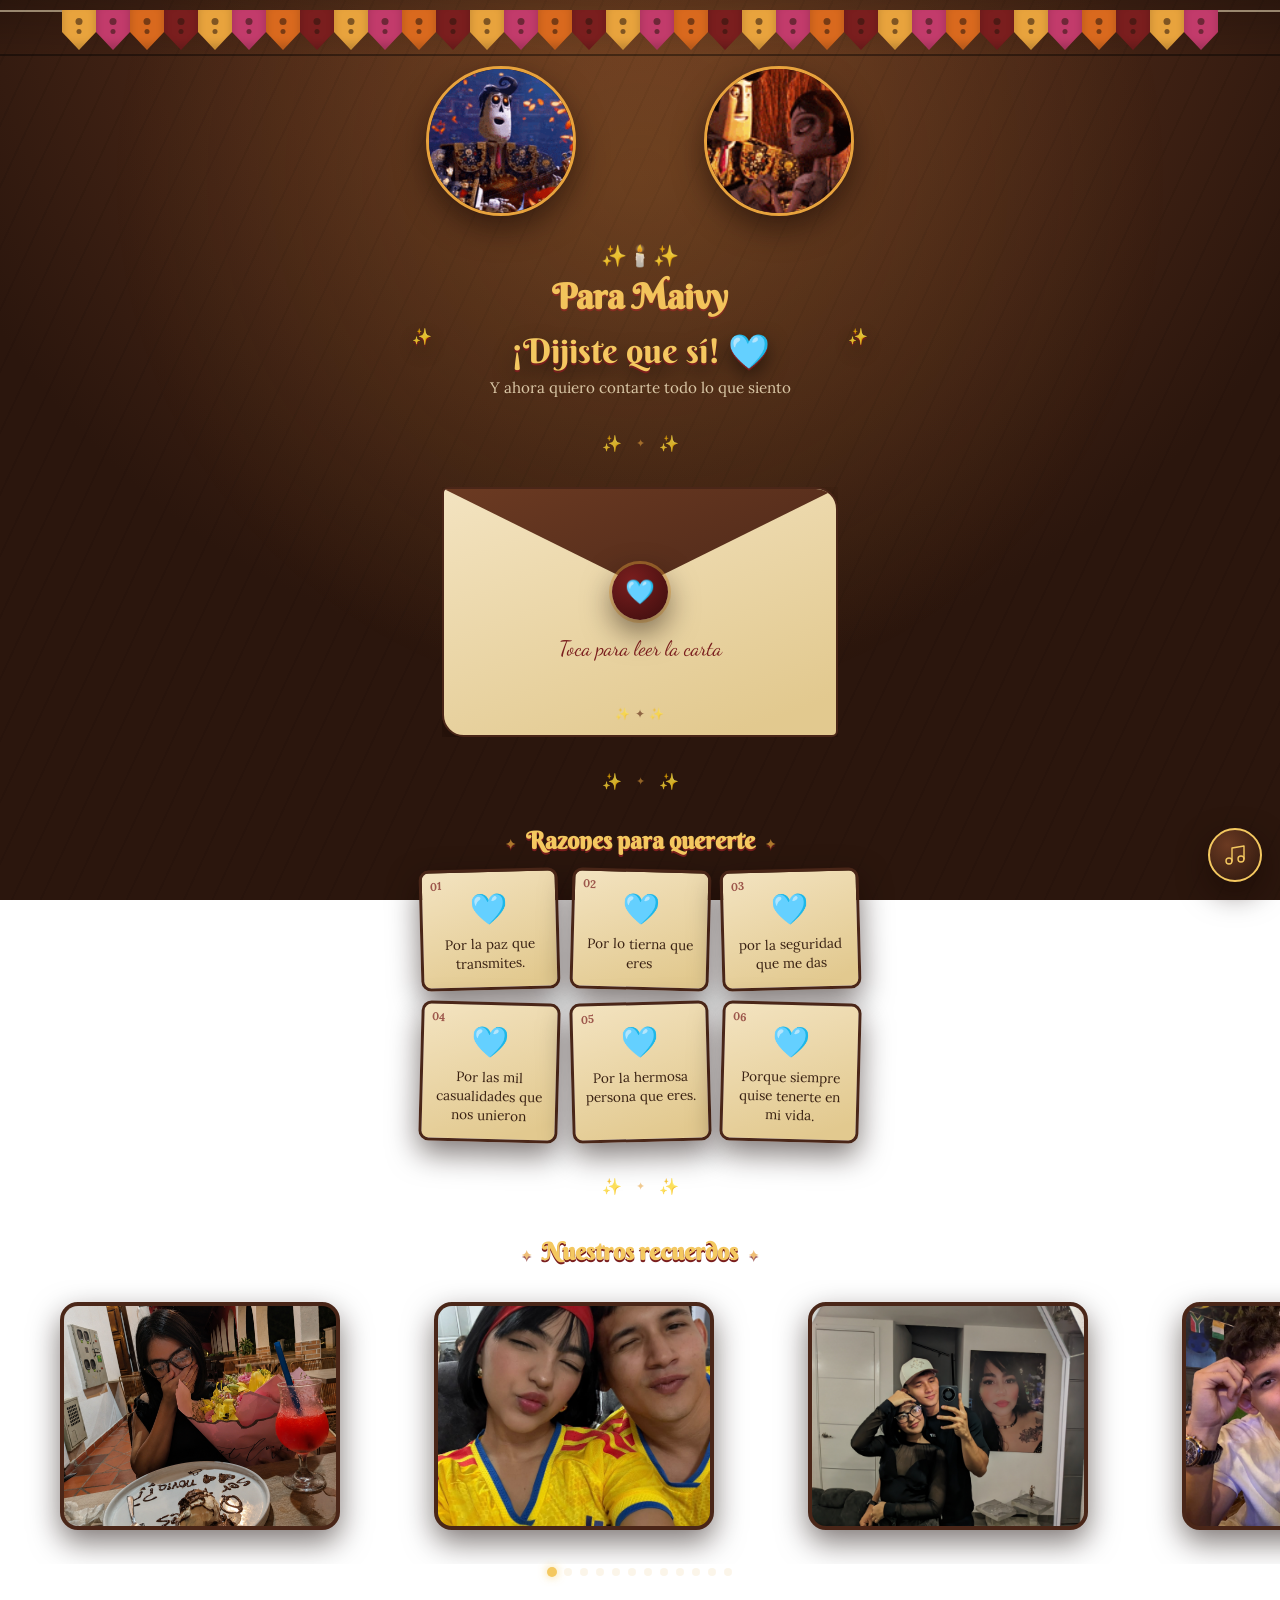
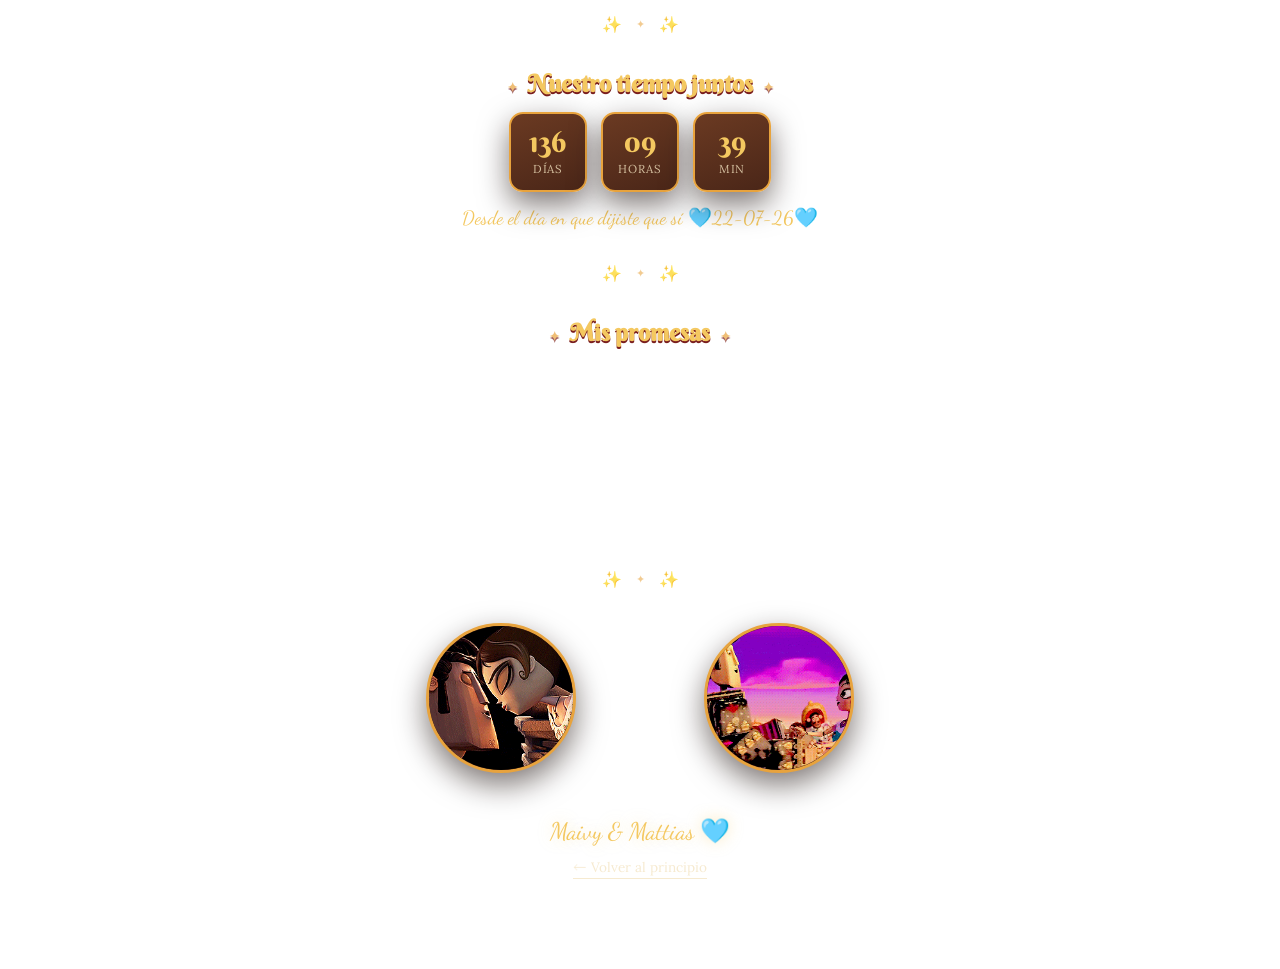
==== commit 27734428: "Add new image to gallery in carta.html" ====
--- a/carta.html
+++ b/carta.html
@@ -143,6 +143,9 @@
       </figure>
       <figure class="galeria__item">
         <img src="assets/foto10.jpg" alt="Foto 11 de nosotros" loading="lazy" />
+      </figure>
+      <figure class="galeria__item">
+        <img src="assets/foto12.jpg" alt="Foto 12 de nosotros" loading="lazy" />
       </figure>
     </div>
 
@@ -212,4 +215,4 @@
 
   <script src="js/script.js"></script>
 </body>
-</html>+</html>
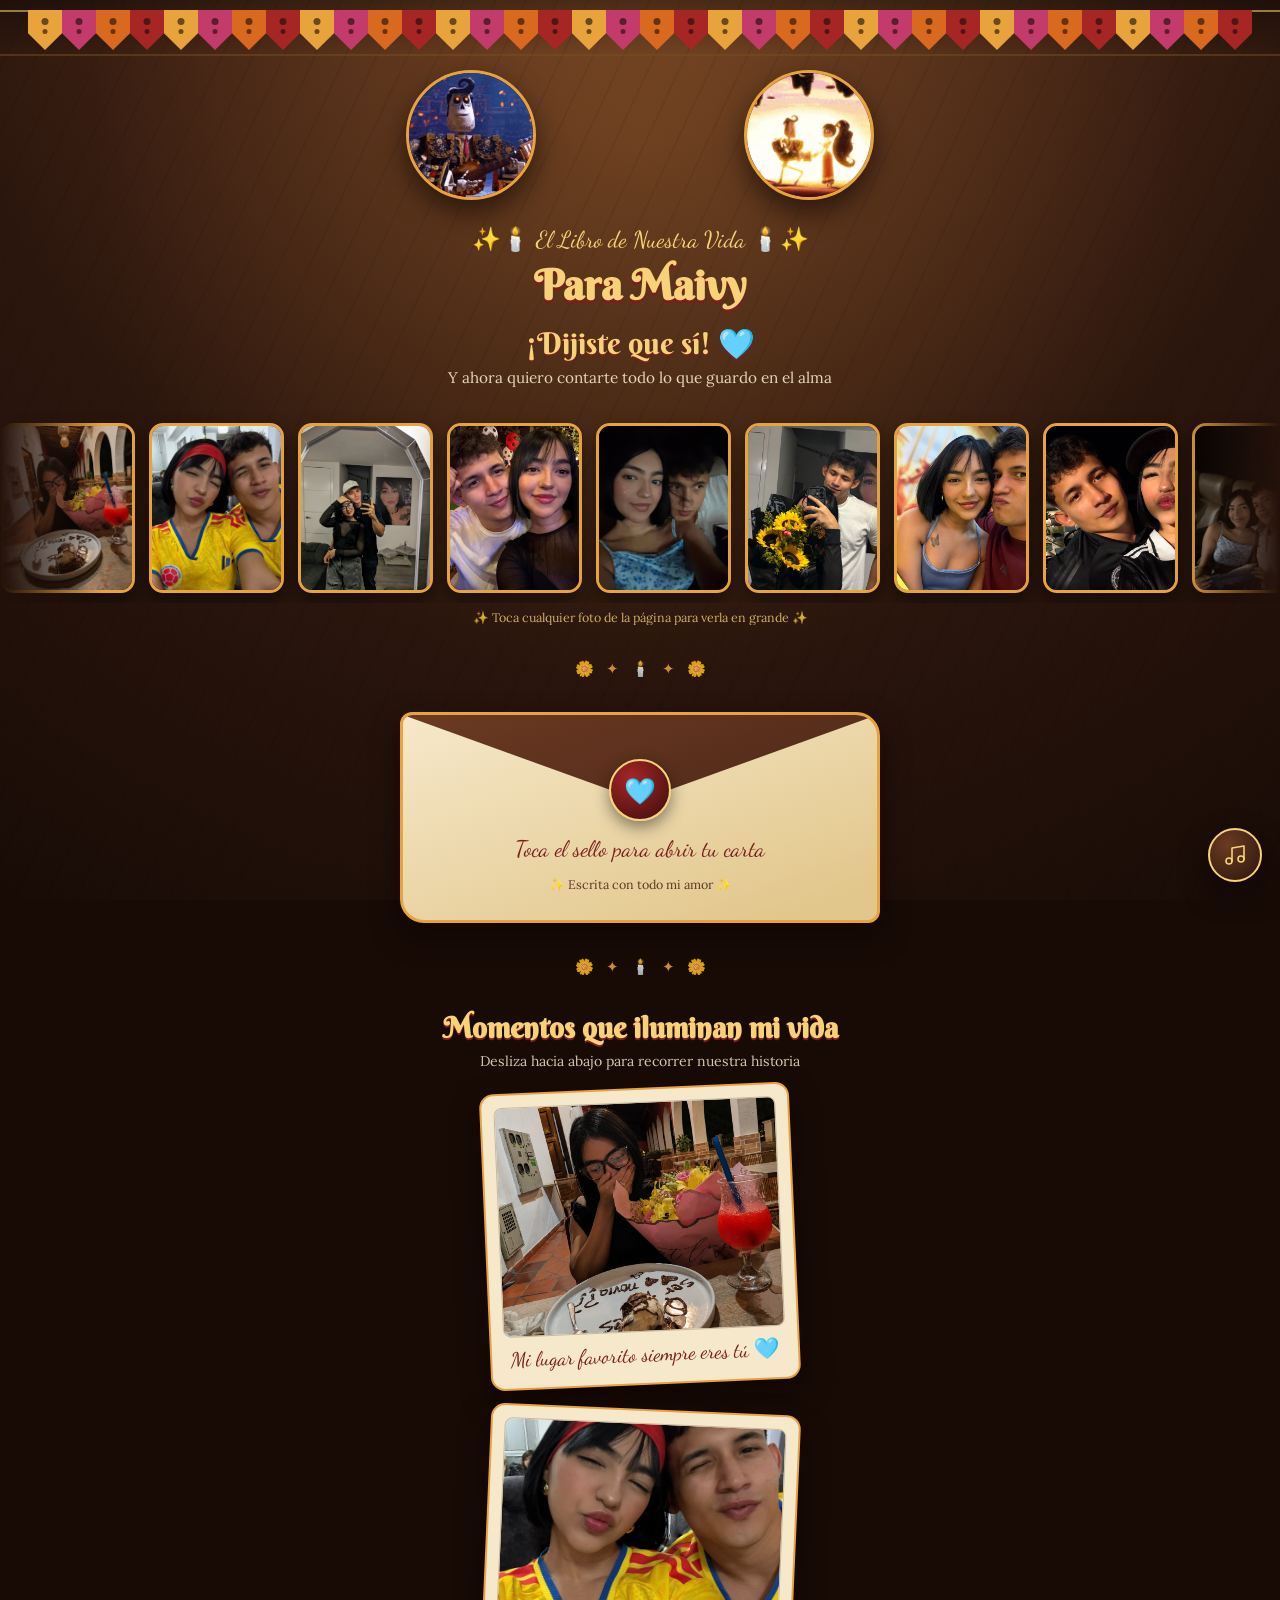
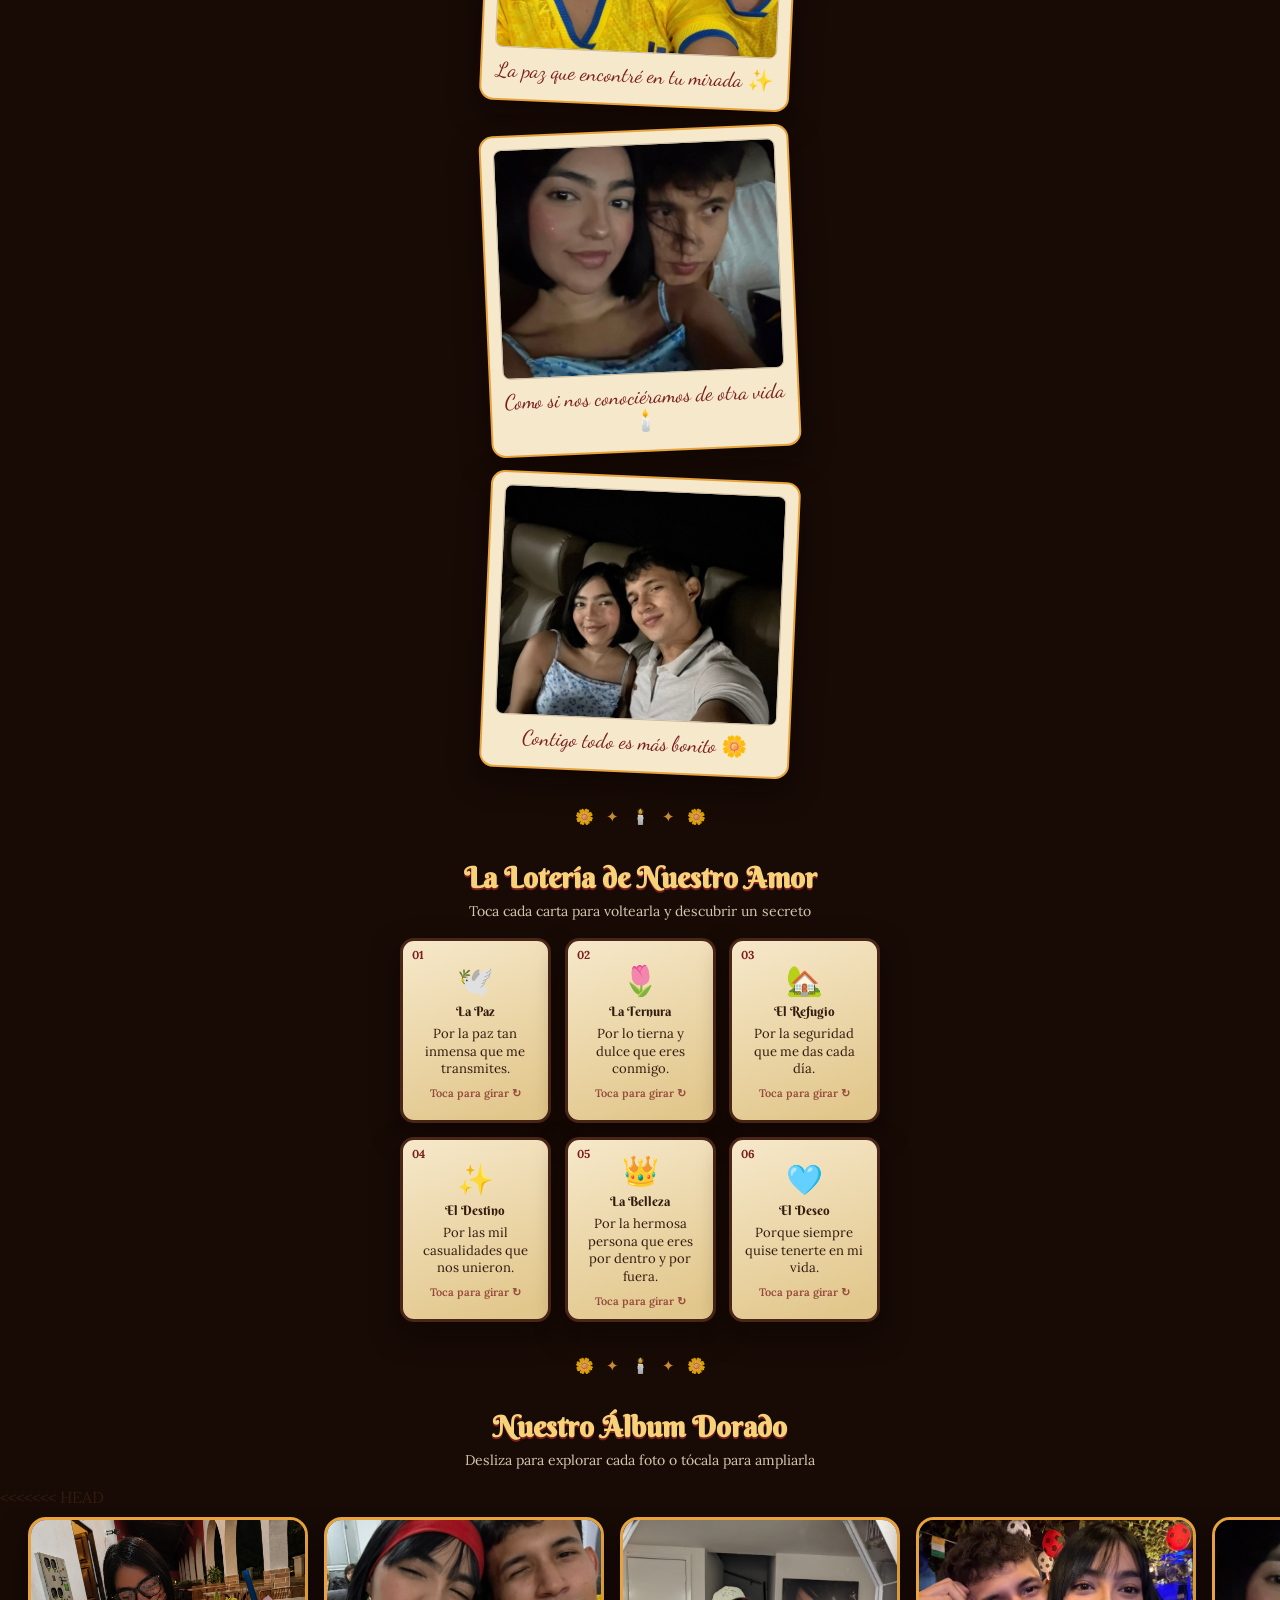
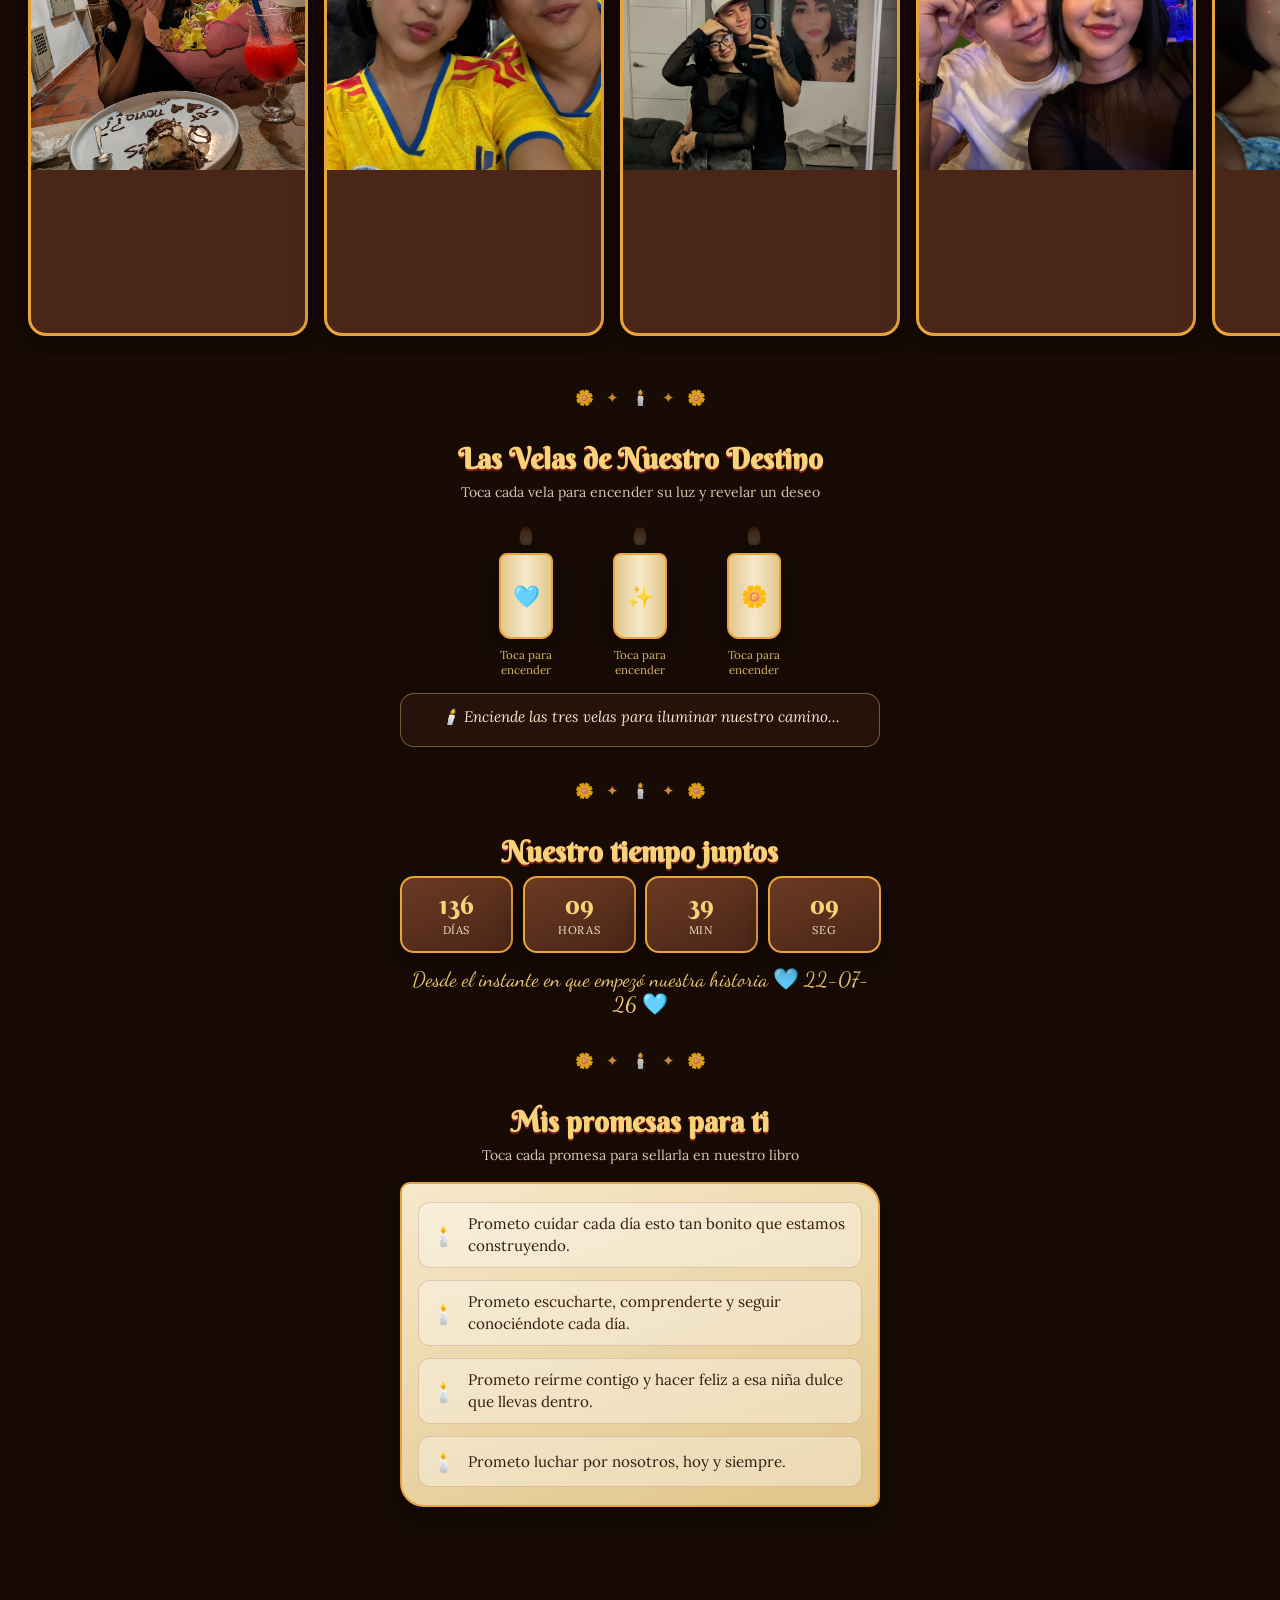
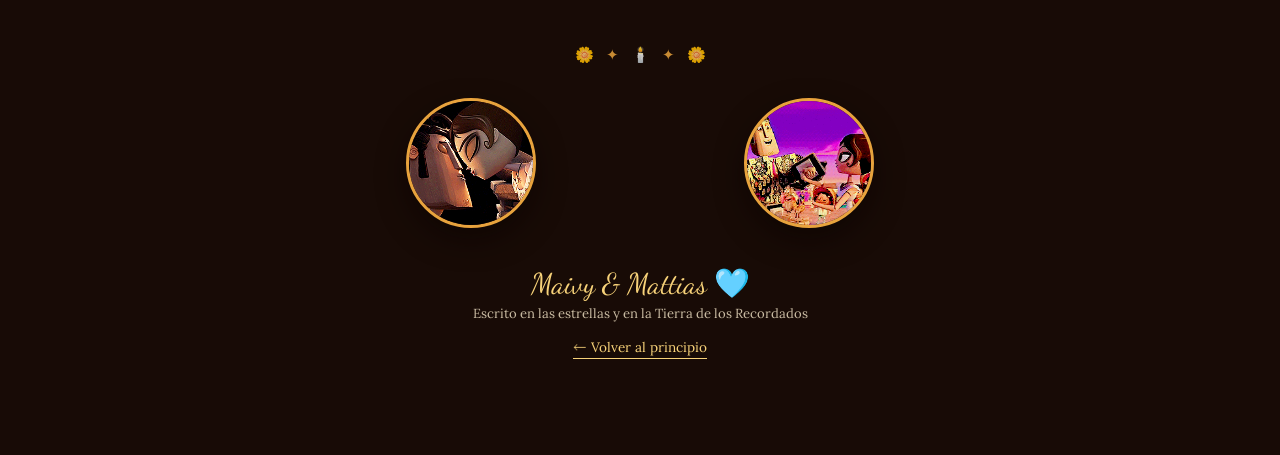
==== commit dec5b7db: "hola" ====
--- a/carta.html
+++ b/carta.html
@@ -3,13 +3,13 @@
 <head>
   <meta charset="UTF-8" />
   <meta name="viewport" content="width=device-width, initial-scale=1, maximum-scale=1, viewport-fit=cover" />
-  <meta name="theme-color" content="#2b160d" />
-  <title>Para Maivy 🩵</title>
+  <meta name="theme-color" content="#1e0d07" />
+  <title>Para Maivy — Nuestra Historia 🩵</title>
 
   <link rel="preconnect" href="https://fonts.googleapis.com" />
   <link rel="preconnect" href="https://fonts.gstatic.com" crossorigin />
   <link
-    href="https://fonts.googleapis.com/css2?family=Berkshire+Swash&family=Dancing+Script:wght@600&family=Lora:ital,wght@0,400;0,600;1,400&display=swap"
+    href="https://fonts.googleapis.com/css2?family=Berkshire+Swash&family=Dancing+Script:wght@600;700&family=Lora:ital,wght@0,400;0,600;1,400&display=swap"
     rel="stylesheet"
   />
 
@@ -17,200 +17,512 @@
 </head>
 <body class="pagina-carta">
 
-  <!-- Banner decorativo de papel picado, se llena por JS -->
+  <!-- Barra de progreso de lectura superior -->
+  <div class="barra-progreso" id="barraProgreso" aria-hidden="true"></div>
+
+  <!-- Fondo fijo optimizado por GPU -->
+  <div class="fondo-escenario" aria-hidden="true"></div>
+
+  <!-- Banner decorativo de papel picado -->
   <div class="papel-picado" id="papelPicado" aria-hidden="true">
     <div class="papel-picado__hilo"></div>
   </div>
 
-  <!-- Pétalos de cempasúchil cayendo (decorativo) -->
+  <!-- Pétalos y destellos -->
   <div class="petalos" id="petalos" aria-hidden="true"></div>
-
-  <!-- Destellos dorados titilando (decorativo) -->
   <div class="destellos" id="destellos" aria-hidden="true"></div>
 
-  <!-- Gifs decorativos alrededor de la página (no como galería, solo ambiente) -->
+  <!-- Gifs decorativos superiores -->
   <div class="franja-decorativa" aria-hidden="true">
-    <span class="medallon-gif"><img src="assets/gif1.gif" alt="" loading="lazy" /></span>
-    <span class="medallon-gif"><img src="assets/gif2.gif" alt="" loading="lazy" /></span>
+    <span class="medallon-gif"><img src="assets/gif1.gif" alt="" loading="lazy" decoding="async" /></span>
+    <span class="medallon-gif"><img src="assets/gif2.gif" alt="" loading="lazy" decoding="async" /></span>
   </div>
 
-  <header class="encabezado-carta">
-    <p class="pregunta__eyebrow">✨🕯️✨</p>
+  <header class="encabezado-carta contenedor">
+    <p class="pregunta__eyebrow">✨🕯️ El Libro de Nuestra Vida 🕯️✨</p>
     <h1 class="encabezado-carta__titulo">Para Maivy</h1>
-  </header>
-
-  <!-- ============================= CELEBRACIÓN ============================= -->
-  <section class="contenedor">
     <div class="celebracion">
       <p class="celebracion__texto">¡Dijiste que sí! 🩵</p>
-      <p class="celebracion__sub">Y ahora quiero contarte todo lo que siento</p>
-    </div>
-  </section>
-
-  <div class="divisor" aria-hidden="true"><span>✨</span><span>✦</span><span>✨</span></div>
-
-  <!-- ============================= CARTA ============================= -->
+      <p class="celebracion__sub">Y ahora quiero contarte todo lo que guardo en el alma</p>
+    </div>
+  </header>
+
+  <!-- ============================= CINTA DE RECUERDOS (AUTO-SCROLL INFINITO) ============================= -->
+  <section class="seccion-cinta" aria-label="Cinta de fotos">
+    <div class="cinta-scroll" id="cintaScroll">
+      <div class="cinta-scroll__pista">
+        <div class="cinta-foto"><img src="assets/foto11.png" alt="Recuerdo 1" loading="lazy" decoding="async" /></div>
+        <div class="cinta-foto"><img src="assets/foto2.jpg" alt="Recuerdo 2" loading="lazy" decoding="async" /></div>
+        <div class="cinta-foto"><img src="assets/foto1.jpg" alt="Recuerdo 3" loading="lazy" decoding="async" /></div>
+        <div class="cinta-foto"><img src="assets/foto3.jpg" alt="Recuerdo 4" loading="lazy" decoding="async" /></div>
+        <div class="cinta-foto"><img src="assets/foto5.jpg" alt="Recuerdo 5" loading="lazy" decoding="async" /></div>
+        <div class="cinta-foto"><img src="assets/foto6.jpg" alt="Recuerdo 6" loading="lazy" decoding="async" /></div>
+        <div class="cinta-foto"><img src="assets/foto7.jpg" alt="Recuerdo 7" loading="lazy" decoding="async" /></div>
+        <div class="cinta-foto"><img src="assets/foto4.jpg" alt="Recuerdo 8" loading="lazy" decoding="async" /></div>
+        <div class="cinta-foto"><img src="assets/foto9.jpg" alt="Recuerdo 9" loading="lazy" decoding="async" /></div>
+        <div class="cinta-foto"><img src="assets/foto8.jpg" alt="Recuerdo 10" loading="lazy" decoding="async" /></div>
+        <div class="cinta-foto"><img src="assets/foto10.jpg" alt="Recuerdo 11" loading="lazy" decoding="async" /></div>
+        <!-- Duplicado para efecto infinito perfecto -->
+        <div class="cinta-foto" aria-hidden="true"><img src="assets/foto11.png" alt="" loading="lazy" decoding="async" /></div>
+        <div class="cinta-foto" aria-hidden="true"><img src="assets/foto2.jpg" alt="" loading="lazy" decoding="async" /></div>
+        <div class="cinta-foto" aria-hidden="true"><img src="assets/foto1.jpg" alt="" loading="lazy" decoding="async" /></div>
+        <div class="cinta-foto" aria-hidden="true"><img src="assets/foto3.jpg" alt="" loading="lazy" decoding="async" /></div>
+        <div class="cinta-foto" aria-hidden="true"><img src="assets/foto5.jpg" alt="" loading="lazy" decoding="async" /></div>
+        <div class="cinta-foto" aria-hidden="true"><img src="assets/foto6.jpg" alt="" loading="lazy" decoding="async" /></div>
+      </div>
+    </div>
+    <p class="ayuda-toque">✨ Toca cualquier foto de la página para verla en grande ✨</p>
+  </section>
+
+  <div class="divisor" aria-hidden="true"><span>🌼</span><span>✦</span><span>🕯️</span><span>✦</span><span>🌼</span></div>
+
+  <!-- ============================= CARTA INTERACTIVA ============================= -->
   <section class="contenedor">
-    <div class="sobre-carta" id="sobreCarta">
-      <article class="pergamino" id="pergamino">
-        <span class="pergamino__brillo" aria-hidden="true"></span>
-        <p class="pergamino__saludo">Maivy,</p>
-        <p class="pergamino__para">
-          Hace mucho tiempo no sentía algo tan genuino, ni encontraba a alguien con quien
-          enamorarme de verdad y dejar salir al niño que llevo dentro. Nadie me había dado
-          tanta seguridad para expresar lo que siento con tranquilidad, ni había valorado
-          así mis sentimientos.
-        </p>
-        <p class="pergamino__para">
-          Cuando te vi, no solo descubrí a la mujer más hermosa. En tus ojos encontré una
-          paz y una estabilidad que me atraparon, y me despertaste unas ganas inmensas de
-          conocer a la niña tan dulce que llevas dentro.
-        </p>
-        <p class="pergamino__para">
-          Lo que he sentido en tan poco tiempo es increíble. Es como si te conociera de
-          otra vida, porque tantas casualidades en nuestras emociones, familias y gustos
-          no pueden ser coincidencia. Haber conectado así me convence de que estaba
-          destinado a encontrarte.
-        </p>
-        <p class="pergamino__para">
-          Ahora que eres mi novia, por fin tengo mi lugar seguro. Siempre quise estar con
-          alguien como tú. Voy a luchar por nosotros y siento que este amor no se acabará
-          nunca. Te quiero mucho, y espero que este sea el comienzo de algo para toda la
-          vida.
-        </p>
-        <p class="pergamino__firma">Tuyo, con todo mi corazón</p>
+    <div class="sobre-contenedor" id="sobreCarta">
+      <!-- Botón del sobre cerrado -->
+      <button type="button" class="sobre-tapa" id="botonSobre" aria-label="Toca para abrir la carta">
+        <span class="sobre-tapa__solapa" aria-hidden="true"></span>
+        <span class="sobre-tapa__sello">🩵</span>
+        <span class="sobre-tapa__texto">Toca el sello para abrir tu carta</span>
+        <span class="sobre-tapa__chispas">✨ Escrita con todo mi amor ✨</span>
+      </button>
+
+      <!-- Contenido desplegable optimizado con CSS Grid -->
+      <div class="sobre-desplegable">
+        <div class="sobre-desplegable__interno">
+          <article class="pergamino" id="pergamino">
+            <span class="pergamino__brillo" aria-hidden="true"></span>
+            <div class="pergamino__esquina pergamino__esquina--tl" aria-hidden="true">✦</div>
+            <div class="pergamino__esquina pergamino__esquina--tr" aria-hidden="true">✦</div>
+            <div class="pergamino__esquina pergamino__esquina--bl" aria-hidden="true">✦</div>
+            <div class="pergamino__esquina pergamino__esquina--br" aria-hidden="true">✦</div>
+
+            <p class="pergamino__saludo">Maivy,</p>
+            <p class="pergamino__para">
+              Hace mucho tiempo no sentía algo tan genuino, ni encontraba a alguien con quien
+              enamorarme de verdad y dejar salir al niño que llevo dentro. Nadie me había dado
+              tanta seguridad para expresar lo que siento con tranquilidad, ni había valorado
+              así mis sentimientos.
+            </p>
+            <p class="pergamino__para">
+              Cuando te vi, no solo descubrí a la mujer más hermosa. En tus ojos encontré una
+              paz y una estabilidad que me atraparon, y me despertaste unas ganas inmensas de
+              conocer a la niña tan dulce que llevas dentro.
+            </p>
+            <p class="pergamino__para">
+              Lo que he sentido en tan poco tiempo es increíble. Es como si te conociera de
+              otra vida, porque tantas casualidades en nuestras emociones, familias y gustos
+              no pueden ser coincidencia. Haber conectado así me convence de que estaba
+              destinado a encontrarte.
+            </p>
+            <p class="pergamino__para">
+              Ahora que eres mi novia, por fin tengo mi lugar seguro. Siempre quise estar con
+              alguien como tú. Voy a luchar por nosotros y siento que este amor no se acabará
+              nunca. Te quiero mucho, y espero que este sea el comienzo de algo para toda la
+              vida.
+            </p>
+            <p class="pergamino__firma">Tuyo, con todo mi corazón</p>
+          </article>
+        </div>
+      </div>
+    </div>
+  </section>
+
+  <div class="divisor" aria-hidden="true"><span>🌼</span><span>✦</span><span>🕯️</span><span>✦</span><span>🌼</span></div>
+
+  <!-- ============================= CAMINO DE RECUERDOS (SCROLL ANIMADO VERTICAL) ============================= -->
+  <section class="seccion-camino contenedor">
+    <h2 class="seccion-titulo">Momentos que iluminan mi vida</h2>
+    <p class="seccion-subtitulo">Desliza hacia abajo para recorrer nuestra historia</p>
+
+    <div class="camino-scroll">
+      <article class="polaroid-scroll revelar-scroll" data-direccion="izquierda">
+        <div class="polaroid-scroll__marco">
+          <img src="assets/foto11.png" alt="Nosotros" loading="lazy" decoding="async" />
+          <span class="polaroid-scroll__caption">Mi lugar favorito siempre eres tú 🩵</span>
+        </div>
       </article>
 
-      <button type="button" class="sobre-tapa" id="botonSobre" aria-label="Toca para abrir la carta">
-        <span class="sobre-tapa__sello">🩵</span>
-        <span class="sobre-tapa__texto">Toca para leer la carta</span>
-        <span class="sobre-tapa__chispas">✨ ✦ ✨</span>
+      <article class="polaroid-scroll revelar-scroll" data-direccion="derecha">
+        <div class="polaroid-scroll__marco">
+          <img src="assets/foto2.jpg" alt="Nosotros" loading="lazy" decoding="async" />
+          <span class="polaroid-scroll__caption">La paz que encontré en tu mirada ✨</span>
+        </div>
+      </article>
+
+      <article class="polaroid-scroll revelar-scroll" data-direccion="izquierda">
+        <div class="polaroid-scroll__marco">
+          <img src="assets/foto5.jpg" alt="Nosotros" loading="lazy" decoding="async" />
+          <span class="polaroid-scroll__caption">Como si nos conociéramos de otra vida 🕯️</span>
+        </div>
+      </article>
+
+      <article class="polaroid-scroll revelar-scroll" data-direccion="derecha">
+        <div class="polaroid-scroll__marco">
+          <img src="assets/foto9.jpg" alt="Nosotros" loading="lazy" decoding="async" />
+          <span class="polaroid-scroll__caption">Contigo todo es más bonito 🌼</span>
+        </div>
+      </article>
+    </div>
+  </section>
+
+  <div class="divisor" aria-hidden="true"><span>🌼</span><span>✦</span><span>🕯️</span><span>✦</span><span>🌼</span></div>
+
+  <!-- ============================= RAZONES (LOTERÍA INTERACTIVA 3D) ============================= -->
+  <section class="seccion-razones contenedor">
+    <h2 class="seccion-titulo">La Lotería de Nuestro Amor</h2>
+    <p class="seccion-subtitulo">Toca cada carta para voltearla y descubrir un secreto</p>
+
+    <div class="loteria">
+      <div class="carta-loteria revelar-scroll" tabindex="0" role="button" aria-label="Carta 1: Toca para voltear">
+        <div class="carta-loteria__inner">
+          <div class="carta-loteria__frente">
+            <span class="carta-loteria__num">01</span>
+            <span class="carta-loteria__icono">🕊️</span>
+            <p class="carta-loteria__titulo">La Paz</p>
+            <p>Por la paz tan inmensa que me transmites.</p>
+            <span class="carta-loteria__toque">Toca para girar ↻</span>
+          </div>
+          <div class="carta-loteria__dorso">
+            <p>Cuando estoy contigo el mundo se calma y todo tiene sentido. 🩵</p>
+          </div>
+        </div>
+      </div>
+
+      <div class="carta-loteria revelar-scroll" tabindex="0" role="button" aria-label="Carta 2: Toca para voltear">
+        <div class="carta-loteria__inner">
+          <div class="carta-loteria__frente">
+            <span class="carta-loteria__num">02</span>
+            <span class="carta-loteria__icono">🌷</span>
+            <p class="carta-loteria__titulo">La Ternura</p>
+            <p>Por lo tierna y dulce que eres conmigo.</p>
+            <span class="carta-loteria__toque">Toca para girar ↻</span>
+          </div>
+          <div class="carta-loteria__dorso">
+            <p>Amo a la niña tan dulce que llevas dentro y prometo cuidarla siempre. ✨</p>
+          </div>
+        </div>
+      </div>
+
+      <div class="carta-loteria revelar-scroll" tabindex="0" role="button" aria-label="Carta 3: Toca para voltear">
+        <div class="carta-loteria__inner">
+          <div class="carta-loteria__frente">
+            <span class="carta-loteria__num">03</span>
+            <span class="carta-loteria__icono">🏡</span>
+            <p class="carta-loteria__titulo">El Refugio</p>
+            <p>Por la seguridad que me das cada día.</p>
+            <span class="carta-loteria__toque">Toca para girar ↻</span>
+          </div>
+          <div class="carta-loteria__dorso">
+            <p>Contigo puedo abrir mi corazón sin miedo a nada. Eres mi lugar seguro. 🕯️</p>
+          </div>
+        </div>
+      </div>
+
+      <div class="carta-loteria revelar-scroll" tabindex="0" role="button" aria-label="Carta 4: Toca para voltear">
+        <div class="carta-loteria__inner">
+          <div class="carta-loteria__frente">
+            <span class="carta-loteria__num">04</span>
+            <span class="carta-loteria__icono">✨</span>
+            <p class="carta-loteria__titulo">El Destino</p>
+            <p>Por las mil casualidades que nos unieron.</p>
+            <span class="carta-loteria__toque">Toca para girar ↻</span>
+          </div>
+          <div class="carta-loteria__dorso">
+            <p>No fue suerte, nuestras almas ya sabían que tenían que encontrarse. 🩵</p>
+          </div>
+        </div>
+      </div>
+
+      <div class="carta-loteria revelar-scroll" tabindex="0" role="button" aria-label="Carta 5: Toca para voltear">
+        <div class="carta-loteria__inner">
+          <div class="carta-loteria__frente">
+            <span class="carta-loteria__num">05</span>
+            <span class="carta-loteria__icono">👑</span>
+            <p class="carta-loteria__titulo">La Belleza</p>
+            <p>Por la hermosa persona que eres por dentro y por fuera.</p>
+            <span class="carta-loteria__toque">Toca para girar ↻</span>
+          </div>
+          <div class="carta-loteria__dorso">
+            <p>Tus ojos y tu sonrisa son mi paisaje favorito en todo el universo. 🌼</p>
+          </div>
+        </div>
+      </div>
+
+      <div class="carta-loteria revelar-scroll" tabindex="0" role="button" aria-label="Carta 6: Toca para voltear">
+        <div class="carta-loteria__inner">
+          <div class="carta-loteria__frente">
+            <span class="carta-loteria__num">06</span>
+            <span class="carta-loteria__icono">🩵</span>
+            <p class="carta-loteria__titulo">El Deseo</p>
+            <p>Porque siempre quise tenerte en mi vida.</p>
+            <span class="carta-loteria__toque">Toca para girar ↻</span>
+          </div>
+          <div class="carta-loteria__dorso">
+            <p>Eres todo lo que algún día pedí y mucho más de lo que imaginé. ✨</p>
+          </div>
+        </div>
+      </div>
+    </div>
+  </section>
+
+  <div class="divisor" aria-hidden="true"><span>🌼</span><span>✦</span><span>🕯️</span><span>✦</span><span>🌼</span></div>
+
+  <!-- ============================= GALERÍA CARRUSEL 3D ============================= -->
+  <section class="seccion-galeria">
+    <h2 class="seccion-titulo">Nuestro Álbum Dorado</h2>
+    <p class="seccion-subtitulo">Desliza para explorar cada foto o tócala para ampliarla</p>
+
+<<<<<<< HEAD
+    <div class="galeria" id="galeria">
+      <figure class="galeria__item">
+        <img src="assets/foto11.png" alt="Foto 1 de nosotros" loading="lazy" />
+      </figure>
+      <figure class="galeria__item">
+        <img src="assets/foto2.jpg" alt="Foto 2 de nosotros" loading="lazy" />
+      </figure>
+      <figure class="galeria__item">
+        <img src="assets/foto1.jpg" alt="Foto 3 de nosotros" loading="lazy" />
+      </figure>
+      <figure class="galeria__item">
+        <img src="assets/foto3.jpg" alt="Foto 4 de nosotros" loading="lazy" />
+      </figure>
+      <figure class="galeria__item">
+        <img src="assets/foto5.jpg" alt="Foto 5 de nosotros" loading="lazy" />
+      </figure>
+      <figure class="galeria__item">
+        <img src="assets/foto6.jpg" alt="Foto 6 de nosotros" loading="lazy" />
+      </figure>
+      <figure class="galeria__item">
+        <img src="assets/foto7.jpg" alt="Foto 7 de nosotros" loading="lazy" />
+      </figure>
+      <figure class="galeria__item">
+        <img src="assets/foto4.jpg" alt="Foto 8 de nosotros" loading="lazy" />
+      </figure>
+      <figure class="galeria__item">
+        <img src="assets/foto9.jpg" alt="Foto 9 de nosotros" loading="lazy" />
+      </figure>
+      <figure class="galeria__item">
+        <img src="assets/foto8.jpg" alt="Foto 10 de nosotros" loading="lazy" />
+      </figure>
+      <figure class="galeria__item">
+        <img src="assets/foto10.jpg" alt="Foto 11 de nosotros" loading="lazy" />
+      </figure>
+      <figure class="galeria__item">
+        <img src="assets/foto12.jpg" alt="Foto 12 de nosotros" loading="lazy" />
+      </figure>
+=======
+    <div class="galeria-wrapper">
+      <button type="button" class="galeria-flecha galeria-flecha--izq" id="btnGaleriaIzq" aria-label="Foto anterior">❮</button>
+
+      <div class="galeria" id="galeria">
+        <figure class="galeria__item">
+          <img src="assets/foto11.png" alt="Nuestro recuerdo 1" loading="lazy" decoding="async" />
+          <figcaption class="galeria__caption">Nuestro comienzo 🩵</figcaption>
+        </figure>
+        <figure class="galeria__item">
+          <img src="assets/foto2.jpg" alt="Nuestro recuerdo 2" loading="lazy" decoding="async" />
+          <figcaption class="galeria__caption">Tu sonrisa hermosa ✨</figcaption>
+        </figure>
+        <figure class="galeria__item">
+          <img src="assets/foto1.jpg" alt="Nuestro recuerdo 3" loading="lazy" decoding="async" />
+          <figcaption class="galeria__caption">Momentos únicos 🕯️</figcaption>
+        </figure>
+        <figure class="galeria__item">
+          <img src="assets/foto3.jpg" alt="Nuestro recuerdo 4" loading="lazy" decoding="async" />
+          <figcaption class="galeria__caption">Juntos siempre 🌼</figcaption>
+        </figure>
+        <figure class="galeria__item">
+          <img src="assets/foto5.jpg" alt="Nuestro recuerdo 5" loading="lazy" decoding="async" />
+          <figcaption class="galeria__caption">Mi persona favorita 🩵</figcaption>
+        </figure>
+        <figure class="galeria__item">
+          <img src="assets/foto6.jpg" alt="Nuestro recuerdo 6" loading="lazy" decoding="async" />
+          <figcaption class="galeria__caption">Pura felicidad ✨</figcaption>
+        </figure>
+        <figure class="galeria__item">
+          <img src="assets/foto7.jpg" alt="Nuestro recuerdo 7" loading="lazy" decoding="async" />
+          <figcaption class="galeria__caption">Cómplices de vida 🕯️</figcaption>
+        </figure>
+        <figure class="galeria__item">
+          <img src="assets/foto4.jpg" alt="Nuestro recuerdo 8" loading="lazy" decoding="async" />
+          <figcaption class="galeria__caption">Miradas que hablan 🩵</figcaption>
+        </figure>
+        <figure class="galeria__item">
+          <img src="assets/foto9.jpg" alt="Nuestro recuerdo 9" loading="lazy" decoding="async" />
+          <figcaption class="galeria__caption">Mi lugar seguro 🌼</figcaption>
+        </figure>
+        <figure class="galeria__item">
+          <img src="assets/foto8.jpg" alt="Nuestro recuerdo 10" loading="lazy" decoding="async" />
+          <figcaption class="galeria__caption">Para toda la vida ✨</figcaption>
+        </figure>
+        <figure class="galeria__item">
+          <img src="assets/foto10.jpg" alt="Nuestro recuerdo 11" loading="lazy" decoding="async" />
+          <figcaption class="galeria__caption">Te quiero tanto 🩵</figcaption>
+        </figure>
+
+        <!-- FOTOS ADICIONALES (foto12 a foto16):
+             Si las agregas a la carpeta assets/, aparecerán automáticamente.
+             Si aún no existen, el atributo onerror las oculta sin mostrar error. -->
+        <figure class="galeria__item foto-opcional">
+          <img src="assets/foto12.jpg" alt="Nuestro recuerdo 12" loading="lazy" decoding="async" onerror="this.closest('.foto-opcional').remove()" />
+          <figcaption class="galeria__caption">Un recuerdo más juntos 🩵</figcaption>
+        </figure>
+        <figure class="galeria__item foto-opcional">
+          <img src="assets/foto13.jpeg" alt="Nuestro recuerdo 13" loading="lazy" decoding="async" onerror="this.closest('.foto-opcional').remove()" />
+          <figcaption class="galeria__caption">Inolvidable contigo ✨</figcaption>
+        </figure>
+        <figure class="galeria__item foto-opcional">
+          <img src="assets/foto14.jpg" alt="Nuestro recuerdo 14" loading="lazy" decoding="async" onerror="this.closest('.foto-opcional').remove()" />
+          <figcaption class="galeria__caption">Siempre tú 🕯️</figcaption>
+        </figure>
+        <figure class="galeria__item foto-opcional">
+          <img src="assets/foto15.jpg" alt="Nuestro recuerdo 15" loading="lazy" decoding="async" onerror="this.closest('.foto-opcional').remove()" />
+          <figcaption class="galeria__caption">Nuestro amor 🌼</figcaption>
+        </figure>
+        <figure class="galeria__item foto-opcional">
+          <img src="assets/foto16.jpg" alt="Nuestro recuerdo 16" loading="lazy" decoding="async" onerror="this.closest('.foto-opcional').remove()" />
+          <figcaption class="galeria__caption">Maivy &amp; Mattias 🩵</figcaption>
+        </figure>
+      </div>
+
+      <button type="button" class="galeria-flecha galeria-flecha--der" id="btnGaleriaDer" aria-label="Foto siguiente">❯</button>
+
+    </div>
+
+    <div class="galeria__puntos" id="galeriaPuntos" aria-hidden="true"></div>
+  </section>
+
+  <div class="divisor" aria-hidden="true"><span>🌼</span><span>✦</span><span>🕯️</span><span>✦</span><span>🌼</span></div>
+
+  <!-- ============================= NUEVO: ALTAR DE LAS VELAS (INTERACTIVO) ============================= -->
+  <section class="seccion-velas contenedor">
+    <h2 class="seccion-titulo">Las Velas de Nuestro Destino</h2>
+    <p class="seccion-subtitulo">Toca cada vela para encender su luz y revelar un deseo</p>
+
+    <div class="altar-velas">
+      <button type="button" class="vela-item" data-deseo="Que nunca nos falten las risas, la complicidad ni los abrazos largos.">
+        <span class="vela-llama" aria-hidden="true"></span>
+        <span class="vela-cuerpo">
+          <span class="vela-corazon">🩵</span>
+        </span>
+        <span class="vela-etiqueta">Toca para encender</span>
       </button>
-    </div>
-  </section>
-
-  <div class="divisor" aria-hidden="true"><span>✨</span><span>✦</span><span>✨</span></div>
-
-  <!-- ============================= RAZONES (estilo lotería) ============================= -->
-  <section class="seccion-razones contenedor">
-    <h2 class="seccion-titulo">Razones para quererte</h2>
-    <div class="loteria">
-      <div class="carta-loteria"><span class="carta-loteria__num">01</span><span class="carta-loteria__icono">🩵</span><p>Por la paz que transmites.</p></div>
-      <div class="carta-loteria"><span class="carta-loteria__num">02</span><span class="carta-loteria__icono">🩵</span><p>Por lo tierna que eres</p></div>
-      <div class="carta-loteria"><span class="carta-loteria__num">03</span><span class="carta-loteria__icono">🩵</span><p>por la seguridad que me das</p></div>
-      <div class="carta-loteria"><span class="carta-loteria__num">04</span><span class="carta-loteria__icono">🩵</span><p>Por las mil casualidades que nos unieron</p></div>
-      <div class="carta-loteria"><span class="carta-loteria__num">05</span><span class="carta-loteria__icono">🩵</span><p>Por la hermosa persona que eres.</p></div>
-      <div class="carta-loteria"><span class="carta-loteria__num">06</span><span class="carta-loteria__icono">🩵</span><p>Porque siempre quise tenerte en mi vida.</p></div>
-    </div>
-  </section>
-
-  <div class="divisor" aria-hidden="true"><span>✨</span><span>✦</span><span>✨</span></div>
-
-  <!-- ============================= GALERÍA DE FOTOS ============================= -->
-  <section class="seccion-galeria">
-    <h2 class="seccion-titulo">Nuestros recuerdos</h2>
-
-    <div class="galeria" id="galeria">
-      <figure class="galeria__item">
-        <img src="assets/foto11.png" alt="Foto 1 de nosotros" loading="lazy" />
-      </figure>
-      <figure class="galeria__item">
-        <img src="assets/foto2.jpg" alt="Foto 2 de nosotros" loading="lazy" />
-      </figure>
-      <figure class="galeria__item">
-        <img src="assets/foto1.jpg" alt="Foto 3 de nosotros" loading="lazy" />
-      </figure>
-      <figure class="galeria__item">
-        <img src="assets/foto3.jpg" alt="Foto 4 de nosotros" loading="lazy" />
-      </figure>
-      <figure class="galeria__item">
-        <img src="assets/foto5.jpg" alt="Foto 5 de nosotros" loading="lazy" />
-      </figure>
-      <figure class="galeria__item">
-        <img src="assets/foto6.jpg" alt="Foto 6 de nosotros" loading="lazy" />
-      </figure>
-      <figure class="galeria__item">
-        <img src="assets/foto7.jpg" alt="Foto 7 de nosotros" loading="lazy" />
-      </figure>
-      <figure class="galeria__item">
-        <img src="assets/foto4.jpg" alt="Foto 8 de nosotros" loading="lazy" />
-      </figure>
-      <figure class="galeria__item">
-        <img src="assets/foto9.jpg" alt="Foto 9 de nosotros" loading="lazy" />
-      </figure>
-      <figure class="galeria__item">
-        <img src="assets/foto8.jpg" alt="Foto 10 de nosotros" loading="lazy" />
-      </figure>
-      <figure class="galeria__item">
-        <img src="assets/foto10.jpg" alt="Foto 11 de nosotros" loading="lazy" />
-      </figure>
-      <figure class="galeria__item">
-        <img src="assets/foto12.jpg" alt="Foto 12 de nosotros" loading="lazy" />
-      </figure>
-    </div>
-
-    <div class="galeria__puntos" id="galeriaPuntos" aria-hidden="true"></div>
-  </section>
-
-  <div class="divisor" aria-hidden="true"><span>✨</span><span>✦</span><span>✨</span></div>
+
+      <button type="button" class="vela-item" data-deseo="Que sigamos siendo el refugio seguro donde nuestros corazones descansan en paz.">
+        <span class="vela-llama" aria-hidden="true"></span>
+        <span class="vela-cuerpo">
+          <span class="vela-corazon">✨</span>
+        </span>
+        <span class="vela-etiqueta">Toca para encender</span>
+      </button>
+
+      <button type="button" class="vela-item" data-deseo="Que esta historia que escribimos juntos dure en esta vida y en todas las que vengan.">
+        <span class="vela-llama" aria-hidden="true"></span>
+        <span class="vela-cuerpo">
+          <span class="vela-corazon">🌼</span>
+        </span>
+        <span class="vela-etiqueta">Toca para encender</span>
+      </button>
+    </div>
+
+    <p class="vela-mensaje" id="velaMensaje" aria-live="polite">
+      🕯️ Enciende las tres velas para iluminar nuestro camino...
+    </p>
+  </section>
+
+  <div class="divisor" aria-hidden="true"><span>🌼</span><span>✦</span><span>🕯️</span><span>✦</span><span>🌼</span></div>
 
   <!-- ============================= CONTADOR DE TIEMPO JUNTOS ============================= -->
   <section class="seccion-contador contenedor">
     <h2 class="seccion-titulo">Nuestro tiempo juntos</h2>
     <div class="contador" id="contador" aria-live="polite">
-      <div class="contador__bloque">
+      <div class="contador__bloque revelar-scroll">
         <span class="contador__numero" id="contDias">0</span>
         <span class="contador__etiqueta">días</span>
       </div>
-      <div class="contador__bloque">
+      <div class="contador__bloque revelar-scroll">
         <span class="contador__numero" id="contHoras">00</span>
         <span class="contador__etiqueta">horas</span>
       </div>
-      <div class="contador__bloque">
+      <div class="contador__bloque revelar-scroll">
         <span class="contador__numero" id="contMin">00</span>
         <span class="contador__etiqueta">min</span>
       </div>
-    </div>
-    <p class="contador__nota">Desde el día en que dijiste que sí 🩵22-07-26🩵</p>
-  </section>
-
-  <div class="divisor" aria-hidden="true"><span>✨</span><span>✦</span><span>✨</span></div>
-
-  <!-- ============================= PROMESAS ============================= -->
+      <div class="contador__bloque revelar-scroll">
+        <span class="contador__numero" id="contSeg">00</span>
+        <span class="contador__etiqueta">seg</span>
+      </div>
+    </div>
+    <p class="contador__nota">Desde el instante en que empezó nuestra historia 🩵 22-07-26 🩵</p>
+  </section>
+
+  <div class="divisor" aria-hidden="true"><span>🌼</span><span>✦</span><span>🕯️</span><span>✦</span><span>🌼</span></div>
+
+  <!-- ============================= PROMESAS INTERACTIVAS ============================= -->
   <section class="seccion-promesas contenedor">
-    <h2 class="seccion-titulo">Mis promesas</h2>
-    <ul class="lista-promesas">
-      <li>- Prometo cuidar esto que estamos construyendo.</li>
-      <li>- Prometo escucharte y seguir conociéndote cada día.</li>
-      <li>- Prometo reírme contigo tanto como sea posible.</li>
-      <li>- Prometo luchar por nosotros, siempre.</li>
+    <h2 class="seccion-titulo">Mis promesas para ti</h2>
+    <p class="seccion-subtitulo">Toca cada promesa para sellarla en nuestro libro</p>
+
+    <ul class="lista-promesas revelar-scroll" id="listaPromesas">
+      <li class="promesa-item" tabindex="0" role="button">
+        <span class="promesa-check" aria-hidden="true">🕯️</span>
+        <span>Prometo cuidar cada día esto tan bonito que estamos construyendo.</span>
+      </li>
+      <li class="promesa-item" tabindex="0" role="button">
+        <span class="promesa-check" aria-hidden="true">🕯️</span>
+        <span>Prometo escucharte, comprenderte y seguir conociéndote cada día.</span>
+      </li>
+      <li class="promesa-item" tabindex="0" role="button">
+        <span class="promesa-check" aria-hidden="true">🕯️</span>
+        <span>Prometo reírme contigo y hacer feliz a esa niña dulce que llevas dentro.</span>
+      </li>
+      <li class="promesa-item" tabindex="0" role="button">
+        <span class="promesa-check" aria-hidden="true">🕯️</span>
+        <span>Prometo luchar por nosotros, hoy y siempre.</span>
+      </li>
     </ul>
-  </section>
-
-  <div class="divisor" aria-hidden="true"><span>✨</span><span>✦</span><span>✨</span></div>
-
-  <!-- Gifs decorativos alrededor de la página (no como galería, solo ambiente) -->
+
+    <div class="juramento-final" id="juramentoFinal" aria-live="polite">
+      <p class="juramento-final__cita">“Siempre te amaré, pase lo que pase...”</p>
+      <p class="juramento-final__sub">Promesas selladas en el Libro de Nuestra Vida 🩵</p>
+    </div>
+  </section>
+
+  <div class="divisor" aria-hidden="true"><span>🌼</span><span>✦</span><span>🕯️</span><span>✦</span><span>🌼</span></div>
+
+  <!-- Gifs decorativos inferiores -->
   <div class="franja-decorativa" aria-hidden="true">
-    <span class="medallon-gif"><img src="assets/gif3.gif" alt="" loading="lazy" /></span>
-    <span class="medallon-gif"><img src="assets/gif4.gif" alt="" loading="lazy" /></span>
+    <span class="medallon-gif"><img src="assets/gif3.gif" alt="" loading="lazy" decoding="async" /></span>
+    <span class="medallon-gif"><img src="assets/gif4.gif" alt="" loading="lazy" decoding="async" /></span>
   </div>
 
   <footer class="pie-carta">
     <p class="pie-carta__firma">Maivy &amp; Mattias 🩵</p>
+    <p class="pie-carta__frase">Escrito en las estrellas y en la Tierra de los Recordados</p>
     <a class="enlace-volver" href="index.html">🡐 Volver al principio</a>
   </footer>
 
-  <!-- ============================= MÚSICA (opcional) ============================= -->
-  <audio id="audioFondo" src="assets/cancion.mp3" loop preload="none"></audio>
+  <!-- ============================= MODAL LIGHTBOX (VER FOTOS EN GRANDE) ============================= -->
+  <div class="lightbox" id="lightbox" role="dialog" aria-modal="true" aria-hidden="true" aria-label="Vista ampliada de foto">
+    <button type="button" class="lightbox__cerrar" id="lightboxCerrar" aria-label="Cerrar foto">✕</button>
+    <div class="lightbox__contenido">
+      <img src="" alt="Foto ampliada" id="lightboxImg" />
+      <p class="lightbox__caption" id="lightboxCaption"></p>
+    </div>
+  </div>
+
+  <!-- ============================= MÚSICA ============================= -->
+  <audio id="audioFondo" src="assets/cancion.mp3" loop preload="auto"></audio>
   <button type="button" class="boton-musica" id="btnMusica" aria-pressed="false" aria-label="Reproducir música">
     <svg viewBox="0 0 24 24" fill="currentColor" aria-hidden="true">
-      <path d="M9 18V5l12-2v13" stroke="currentColor" stroke-width="1.4" fill="none" stroke-linecap="round" stroke-linejoin="round"/>
-      <circle cx="6" cy="18" r="3" stroke="currentColor" stroke-width="1.4" fill="none"/>
-      <circle cx="18" cy="16" r="3" stroke="currentColor" stroke-width="1.4" fill="none"/>
+      <path d="M9 18V5l12-2v13" stroke="currentColor" stroke-width="1.6" fill="none" stroke-linecap="round" stroke-linejoin="round"/>
+      <circle cx="6" cy="18" r="3" stroke="currentColor" stroke-width="1.6" fill="none"/>
+      <circle cx="18" cy="16" r="3" stroke="currentColor" stroke-width="1.6" fill="none"/>
     </svg>
   </button>
   <div class="aviso-musica" id="avisoMusica">
-    Agrega tu canción en <strong>assets/musica.mp3</strong> para activar la música 🎶
+    Toca el botón de música 🎶 para acompañar la lectura
   </div>
 
   <script src="js/script.js"></script>
--- a/css/styles.css
+++ b/css/styles.css
@@ -1,27 +1,24 @@
 /* =========================================================================
-   EL LIBRO DE LA VIDA — Carta interactiva
-   Hoja de estilos global — MOBILE FIRST
-   Todo se diseña primero para pantallas de celular y solo después
-   se adapta hacia arriba con @media (min-width: ...).
+   EL LIBRO DE LA VIDA — Carta interactiva para Maivy
+   Hoja de estilos global — MOBILE FIRST & GPU OPTIMIZED (60 FPS)
    ========================================================================= */
 
-/* -------------------------------------------------------------------------
-   1. TOKENS DE DISEÑO
-   Paleta inspirada en madera tallada, cempasúchil y papel picado.
-   ------------------------------------------------------------------------- */
 :root {
-  /* Colores */
+  /* Paleta inspirada en La Tierra de los Recordados */
+  --madera-abismo: #180b06;
   --madera-oscura: #2b160d;
   --madera: #4a2618;
   --madera-clara: #6b3a22;
   --rojo-oscuro: #7a1e1e;
+  --rojo-vivo: #a62626;
   --naranja: #d9691e;
   --oro: #e8a33d;
-  --oro-claro: #f4c860;
+  --oro-claro: #f7d279;
   --magenta-picado: #c23b6b;
-  --pergamino: #f3e3c0;
-  --pergamino-sombra: #e2c98f;
-  --texto-oscuro: #3a2213;
+  --turquesa-amor: #5bc0be;
+  --pergamino: #f6e8ca;
+  --pergamino-sombra: #e2c78c;
+  --texto-oscuro: #331c0e;
   --texto-suave: #5c3a24;
 
   /* Tipografía */
@@ -30,14 +27,14 @@
   --font-cuerpo: "Lora", "Georgia", serif;
 
   /* Layout */
-  --ancho-maximo: 480px;
+  --ancho-maximo: 520px;
   --radio-suave: 18px;
-  --sombra-calida: 0 12px 30px rgba(20, 8, 4, 0.55);
-  --brillo-oro: 0 0 18px rgba(244, 200, 96, 0.55), 0 0 40px rgba(217, 105, 30, 0.25);
+  --sombra-calida: 0 12px 28px rgba(12, 4, 2, 0.6);
+  --borde-oro: 1px solid rgba(247, 210, 121, 0.38);
 }
 
 /* -------------------------------------------------------------------------
-   2. RESET Y BASE
+   1. RESET Y BASE OPTIMIZADA (SIN REPAINT EN SCROLL)
    ------------------------------------------------------------------------- */
 *,
 *::before,
@@ -45,64 +42,52 @@
   box-sizing: border-box;
 }
 
+html {
+  scroll-behavior: smooth;
+}
+
 html,
 body {
   margin: 0;
   padding: 0;
   width: 100%;
-  /* Evita que cualquier decoración desborde el ancho del celular */
   overflow-x: hidden;
+  background-color: var(--madera-abismo);
+  color: var(--texto-oscuro);
+  font-family: var(--font-cuerpo);
+  -webkit-tap-highlight-color: transparent;
 }
 
 body {
   min-height: 100svh;
   min-height: 100dvh;
-  background: radial-gradient(circle at 50% -10%, var(--madera-clara), var(--madera-oscura) 65%);
-  background-attachment: fixed;
-  color: var(--texto-oscuro);
-  font-family: var(--font-cuerpo);
-  -webkit-tap-highlight-color: transparent;
-  position: relative;
-  animation: telon-abre 1.1s ease both;
-}
-
-@keyframes telon-abre {
-  from { opacity: 0; }
-  to { opacity: 1; }
-}
-
-/* Segunda capa de fondo: un resplandor cálido que respira muy lentamente,
-   como luz de vela detrás de todo el contenido */
-body::after {
-  content: "";
+  position: relative;
+}
+
+/* Fondo fijo en capa dedicada en GPU para evitar lag en móviles */
+.fondo-escenario {
   position: fixed;
   inset: 0;
   z-index: 0;
   pointer-events: none;
-  background: radial-gradient(circle at 50% 20%, rgba(232, 163, 61, 0.16), transparent 55%);
-  animation: respirar-luz 7s ease-in-out infinite;
-}
-
-@keyframes respirar-luz {
-  0%, 100% { opacity: 0.55; }
-  50% { opacity: 1; }
-}
-
-/* Textura sutil de veta de madera sobre el fondo */
-body::before {
+  background:
+    radial-gradient(circle at 50% 15%, rgba(232, 163, 61, 0.16), transparent 55%),
+    radial-gradient(circle at 50% -10%, var(--madera-clara), var(--madera-oscura) 60%, var(--madera-abismo) 100%);
+  transform: translateZ(0);
+}
+
+.fondo-escenario::after {
   content: "";
-  position: fixed;
+  position: absolute;
   inset: 0;
-  pointer-events: none;
-  z-index: 0;
   background-image: repeating-linear-gradient(
     115deg,
-    rgba(0, 0, 0, 0.12) 0px,
-    rgba(0, 0, 0, 0.12) 2px,
+    rgba(0, 0, 0, 0.14) 0px,
+    rgba(0, 0, 0, 0.14) 2px,
     transparent 2px,
-    transparent 26px
+    transparent 28px
   );
-  opacity: 0.5;
+  opacity: 0.45;
 }
 
 img {
@@ -118,7 +103,6 @@
   color: inherit;
 }
 
-/* Utilidad: contenido centrado con ancho máximo, sigue centrado en tablets/desktop */
 .contenedor {
   width: 100%;
   max-width: var(--ancho-maximo);
@@ -128,8 +112,22 @@
   z-index: 2;
 }
 
+/* Barra superior de progreso de lectura */
+.barra-progreso {
+  position: fixed;
+  top: 0;
+  left: 0;
+  width: 100%;
+  height: 4px;
+  z-index: 50;
+  background: linear-gradient(90deg, var(--naranja), var(--oro-claro), var(--turquesa-amor));
+  transform-origin: left center;
+  transform: scaleX(0);
+  will-change: transform;
+}
+
 /* -------------------------------------------------------------------------
-   3. BANNER DE PAPEL PICADO (decoración superior, generado por JS)
+   2. BANNER DE PAPEL PICADO
    ------------------------------------------------------------------------- */
 .papel-picado {
   position: relative;
@@ -140,8 +138,8 @@
   width: 100%;
   height: 56px;
   overflow: hidden;
-  border-bottom: 2px solid rgba(0, 0, 0, 0.25);
-  background: linear-gradient(180deg, rgba(0, 0, 0, 0.2), transparent);
+  border-bottom: 2px solid rgba(232, 163, 61, 0.25);
+  background: linear-gradient(180deg, rgba(0, 0, 0, 0.35), transparent);
 }
 
 .papel-picado__hilo {
@@ -150,7 +148,7 @@
   left: -5%;
   width: 110%;
   height: 2px;
-  background: rgba(243, 227, 192, 0.55);
+  background: rgba(247, 210, 121, 0.55);
 }
 
 .bandera {
@@ -161,10 +159,10 @@
   height: 40px;
   margin-top: 10px;
   background: var(--c);
-  clip-path: polygon(0 0, 100% 0, 100% 55%, 50% 100%, 0 55%);
+  clip-path: polygon(0 0, 100% 0, 100% 58%, 50% 100%, 0 58%);
   transform-origin: top center;
-  animation: ondear 3.2s ease-in-out infinite;
-  box-shadow: inset 0 -6px 8px rgba(0, 0, 0, 0.18);
+  animation: ondear 3.4s ease-in-out infinite;
+  will-change: transform;
 }
 
 .bandera::before,
@@ -172,24 +170,14 @@
   content: "";
   position: absolute;
   border-radius: 50%;
-  background: rgba(43, 22, 13, 0.55);
-}
-.bandera::before {
-  width: 7px;
-  height: 7px;
-  top: 8px;
+  background: rgba(24, 11, 6, 0.6);
   left: 50%;
   transform: translateX(-50%);
 }
-.bandera::after {
-  width: 5px;
-  height: 5px;
-  top: 19px;
-  left: 50%;
-  transform: translateX(-50%);
-}
-
-.bandera:nth-child(4n + 1) { --c: var(--rojo-oscuro); animation-delay: 0s; }
+.bandera::before { width: 7px; height: 7px; top: 8px; }
+.bandera::after  { width: 5px; height: 5px; top: 19px; }
+
+.bandera:nth-child(4n + 1) { --c: var(--rojo-vivo); animation-delay: 0s; }
 .bandera:nth-child(4n + 2) { --c: var(--oro); animation-delay: 0.3s; }
 .bandera:nth-child(4n + 3) { --c: var(--magenta-picado); animation-delay: 0.6s; }
 .bandera:nth-child(4n)     { --c: var(--naranja); animation-delay: 0.9s; }
@@ -200,43 +188,9 @@
 }
 
 /* -------------------------------------------------------------------------
-   4. PÉTALOS DE CEMPASÚCHIL CAYENDO (generados por JS)
+   3. PÉTALOS Y DESTELLOS (100% GPU: SOLO TRANSFORM Y OPACITY)
    ------------------------------------------------------------------------- */
-.petalos {
-  position: fixed;
-  inset: 0;
-  z-index: 1;
-  pointer-events: none;
-  overflow: hidden;
-}
-
-.petalo {
-  position: absolute;
-  top: -8%;
-  width: 14px;
-  height: 14px;
-  background: radial-gradient(circle at 35% 35%, var(--oro-claro), var(--naranja) 70%, var(--rojo-oscuro) 100%);
-  border-radius: 70% 30% 65% 35% / 60% 40% 60% 40%;
-  opacity: 0.85;
-  animation-name: caer;
-  animation-timing-function: linear;
-  animation-iteration-count: infinite;
-  filter: drop-shadow(0 2px 2px rgba(0, 0, 0, 0.3));
-}
-
-@keyframes caer {
-  0% {
-    transform: translate(0, 0) rotate(0deg);
-  }
-  100% {
-    transform: translate(var(--deriva, 40px), 118vh) rotate(360deg);
-  }
-}
-
-/* -------------------------------------------------------------------------
-   4b. DESTELLOS DORADOS (generados por JS) — pequeñas chispas de luz
-   que titilan por toda la página, como si el aire brillara.
-   ------------------------------------------------------------------------- */
+.petalos,
 .destellos {
   position: fixed;
   inset: 0;
@@ -245,116 +199,153 @@
   overflow: hidden;
 }
 
+.petalo {
+  position: absolute;
+  top: -8%;
+  width: 14px;
+  height: 14px;
+  background: radial-gradient(circle at 35% 35%, var(--oro-claro), var(--naranja) 72%, var(--rojo-oscuro) 100%);
+  border-radius: 70% 30% 65% 35% / 60% 40% 60% 40%;
+  opacity: 0.85;
+  will-change: transform;
+  animation: caer linear infinite;
+}
+
+@keyframes caer {
+  0% {
+    transform: translate3d(0, 0, 0) rotate(0deg);
+  }
+  100% {
+    transform: translate3d(var(--deriva, 40px), 112vh, 0) rotate(360deg);
+  }
+}
+
 .destello {
   position: absolute;
   border-radius: 50%;
   background: var(--oro-claro);
-  box-shadow: 0 0 6px 1px rgba(244, 200, 96, 0.9);
   opacity: 0;
-  animation-name: titilar;
-  animation-timing-function: ease-in-out;
-  animation-iteration-count: infinite;
+  will-change: transform, opacity;
+  animation: titilar ease-in-out infinite;
 }
 
 @keyframes titilar {
   0%, 100% { opacity: 0; transform: scale(0.4); }
-  50% { opacity: 0.95; transform: scale(1); }
+  50% { opacity: 0.9; transform: scale(1.1); }
+}
+
+/* Partículas de explosión al presionar Sí o abrir carta */
+.particula-amor {
+  position: fixed;
+  z-index: 100;
+  pointer-events: none;
+  font-size: 1.35rem;
+  will-change: transform, opacity;
+  animation: volar-particula 1.15s cubic-bezier(0.16, 1, 0.3, 1) forwards;
+}
+
+@keyframes volar-particula {
+  0% {
+    opacity: 1;
+    transform: translate3d(0, 0, 0) scale(0.5) rotate(0deg);
+  }
+  100% {
+    opacity: 0;
+    transform: translate3d(var(--tx), var(--ty), 0) scale(1.25) rotate(var(--rot));
+  }
 }
 
 /* -------------------------------------------------------------------------
-   5. PÁGINA 1 — index.html (la pregunta)
+   4. PÁGINA 1 — index.html (PORTADA DEL LIBRO DE LA VIDA)
    ------------------------------------------------------------------------- */
 .pantalla-pregunta {
   position: relative;
   z-index: 2;
-  min-height: 100svh;
-  min-height: 100dvh;
+  min-height: calc(100svh - 56px);
   display: flex;
   flex-direction: column;
   align-items: center;
   justify-content: center;
   text-align: center;
-  padding: 32px 20px 56px;
+  padding: 24px 16px 48px;
+}
+
+.marco-libro {
+  background: linear-gradient(165deg, rgba(74, 38, 24, 0.78), rgba(27, 12, 7, 0.88));
+  border: 2px solid var(--oro);
+  border-radius: 26px;
+  padding: 32px 22px 28px;
+  box-shadow: var(--sombra-calida), inset 0 0 0 4px rgba(232, 163, 61, 0.14);
+  position: relative;
+}
+
+.emblema-libro {
+  color: var(--oro-claro);
+  width: 110px;
+  margin: 0 auto 10px;
+  opacity: 0.9;
+}
+
+.svg-ornamento {
+  width: 100%;
+  height: auto;
 }
 
 .resplandor {
   position: absolute;
-  top: 38%;
+  top: 42%;
   left: 50%;
-  width: 320px;
-  height: 320px;
+  width: 280px;
+  height: 280px;
   transform: translate(-50%, -50%);
-  background: radial-gradient(circle, rgba(232, 163, 61, 0.35), transparent 70%);
+  background: radial-gradient(circle, rgba(232, 163, 61, 0.28), transparent 70%);
   z-index: -1;
-  filter: blur(4px);
-  animation: pulso-resplandor 4.5s ease-in-out infinite;
-}
-
-@keyframes pulso-resplandor {
-  0%, 100% { transform: translate(-50%, -50%) scale(1); opacity: 0.85; }
-  50% { transform: translate(-50%, -50%) scale(1.15); opacity: 1; }
+  pointer-events: none;
 }
 
 .pregunta__eyebrow {
   font-family: var(--font-firma);
-  font-size: 1.4rem;
-  color: var(--oro-claro);
-  margin: 0 0 4px;
-  opacity: 0;
-  animation: subir-suave 0.8s ease forwards 0.1s;
+  font-size: 1.45rem;
+  color: var(--oro-claro);
+  margin: 0 0 6px;
+  animation: subir-suave 0.7s ease both 0.1s;
 }
 
 .pregunta__titulo {
   font-family: var(--font-titulo);
-  font-size: clamp(2rem, 9vw, 2.8rem);
-  line-height: 1.25;
-  color: var(--oro-claro);
-  background: linear-gradient(100deg, var(--oro-claro) 30%, #fff6df 45%, var(--oro-claro) 60%);
-  background-size: 240% 100%;
-  -webkit-background-clip: text;
-  background-clip: text;
-  -webkit-text-fill-color: transparent;
-  filter: drop-shadow(0 2px 0 var(--rojo-oscuro)) drop-shadow(0 8px 24px rgba(0, 0, 0, 0.6));
-  margin: 0 0 14px;
-  opacity: 0;
-  animation: subir-suave 0.9s ease forwards 0.25s, brillo-texto 5s linear infinite 1.2s;
+  font-size: clamp(2.1rem, 9vw, 3rem);
+  line-height: 1.2;
+  color: var(--oro-claro);
+  text-shadow: 0 3px 0 var(--rojo-oscuro), 0 8px 20px rgba(0, 0, 0, 0.65);
+  margin: 0 0 16px;
+  animation: subir-suave 0.8s ease both 0.2s;
 }
 
 .pregunta__texto {
   font-size: 1rem;
   color: var(--pergamino);
-  opacity: 0;
+  max-width: 330px;
+  margin: 0 auto 32px;
+  line-height: 1.65;
+  animation: subir-suave 0.8s ease both 0.35s;
+}
+
+@keyframes subir-suave {
+  from { opacity: 0; transform: translate3d(0, 14px, 0); }
+  to { opacity: 1; transform: translate3d(0, 0, 0); }
+}
+
+.botonera {
+  position: relative;
+  width: 100%;
   max-width: 320px;
-  margin: 0 auto 40px;
-  line-height: 1.6;
-  animation: subir-suave-op 0.8s ease forwards 0.5s;
-}
-
-@keyframes subir-suave {
-  from { opacity: 0; transform: translateY(14px); }
-  to { opacity: 1; transform: translateY(0); }
-}
-
-@keyframes subir-suave-op {
-  from { opacity: 0; transform: translateY(14px); }
-  to { opacity: 0.9; transform: translateY(0); }
-}
-
-@keyframes brillo-texto {
-  0% { background-position: 200% 0; }
-  100% { background-position: -200% 0; }
-}
-
-.botonera {
-  position: relative;
-  width: 100%;
-  max-width: 340px;
-  min-height: 220px;
+  min-height: 180px;
+  margin: 0 auto;
   display: flex;
   flex-direction: column;
   align-items: center;
   justify-content: center;
-  gap: 20px;
+  gap: 18px;
 }
 
 .boton {
@@ -365,338 +356,312 @@
   font-size: 1.15rem;
   font-weight: 700;
   letter-spacing: 0.02em;
-  padding: 16px 44px;
+  padding: 16px 42px;
   min-height: 56px;
-  min-width: 160px;
+  min-width: 175px;
   touch-action: manipulation;
-  transition: transform 0.15s ease;
+  transition: transform 0.2s cubic-bezier(0.34, 1.56, 0.64, 1);
+  will-change: transform;
 }
 
 .boton:active {
-  transform: scale(0.96);
+  transform: scale(0.95);
 }
 
 .boton--si {
   position: relative;
   overflow: hidden;
   background: linear-gradient(135deg, var(--oro-claro), var(--naranja));
-  color: var(--madera-oscura);
-  box-shadow: 0 10px 24px rgba(217, 105, 30, 0.55), 0 0 0 3px rgba(244, 200, 96, 0.25);
-  animation: latido-boton 2.6s ease-in-out infinite;
+  color: var(--madera-abismo);
+  box-shadow: 0 10px 24px rgba(217, 105, 30, 0.5), 0 0 0 3px rgba(247, 210, 121, 0.35);
 }
 
 .boton--si::after {
   content: "";
   position: absolute;
   top: 0;
-  left: -60%;
-  width: 40%;
+  left: -70%;
+  width: 45%;
   height: 100%;
-  background: linear-gradient(120deg, transparent, rgba(255, 255, 255, 0.55), transparent);
+  background: linear-gradient(120deg, transparent, rgba(255, 255, 255, 0.6), transparent);
   transform: skewX(-20deg);
   animation: brillo-barrido 3.2s ease-in-out infinite;
 }
 
 @keyframes brillo-barrido {
-  0% { left: -60%; }
-  45%, 100% { left: 130%; }
-}
-
-@keyframes latido-boton {
-  0%, 100% { box-shadow: 0 10px 24px rgba(217, 105, 30, 0.55), 0 0 0 3px rgba(244, 200, 96, 0.25); }
-  50% { box-shadow: 0 10px 30px rgba(217, 105, 30, 0.7), 0 0 0 7px rgba(244, 200, 96, 0.18); }
+  0% { transform: translateX(0) skewX(-20deg); }
+  45%, 100% { transform: translateX(420%) skewX(-20deg); }
 }
 
 .boton--no {
-  position: static;
-  background: rgba(43, 22, 13, 0.25);
+  background: rgba(43, 22, 13, 0.55);
   color: var(--pergamino);
-  border: 2px solid var(--pergamino);
-  backdrop-filter: blur(2px);
-}
-
-/* Cuando empieza a "huir", se vuelve posición fija dentro del viewport */
+  border: 2px solid rgba(246, 232, 202, 0.75);
+}
+
 .boton--no.en-fuga {
   position: fixed;
-  z-index: 20;
+  z-index: 30;
   left: 0;
   top: 0;
   margin: 0;
+  transition: left 0.18s ease-out, top 0.18s ease-out;
 }
 
 .pregunta__pie {
-  margin-top: 34px;
-  font-size: 0.8rem;
-  color: var(--pergamino);
-  opacity: 0;
-  animation: aparecer-pie 2.4s ease-in-out infinite;
-  animation-delay: 1.2s;
-}
-
-@keyframes aparecer-pie {
-  0%, 100% { opacity: 0.35; }
-  50% { opacity: 0.75; }
+  margin: 22px 0 0;
+  font-size: 0.85rem;
+  color: var(--oro-claro);
+  opacity: 0.8;
 }
 
 /* -------------------------------------------------------------------------
-   6. PÁGINA 2 — carta.html
+   5. PÁGINA 2 — carta.html
    ------------------------------------------------------------------------- */
 .pagina-carta {
   position: relative;
   z-index: 2;
-  padding-bottom: 90px;
+  padding-bottom: 96px;
 }
 
 .encabezado-carta {
   text-align: center;
-  padding: 18px 20px 6px;
+  padding-top: 12px;
 }
 
 .encabezado-carta__titulo {
   font-family: var(--font-titulo);
   color: var(--oro-claro);
-  font-size: clamp(1.7rem, 7vw, 2.2rem);
+  font-size: clamp(2rem, 8vw, 2.6rem);
+  text-shadow: 0 3px 0 var(--rojo-oscuro);
+  margin: 4px 0 10px;
+}
+
+.celebracion {
+  text-align: center;
+  padding: 4px 0;
+}
+
+.celebracion__texto {
+  font-family: var(--font-titulo);
+  font-size: clamp(1.45rem, 6vw, 1.85rem);
+  color: var(--oro-claro);
   text-shadow: 0 2px 0 var(--rojo-oscuro);
+  margin: 0 0 6px;
+}
+
+.celebracion__sub {
+  font-size: 0.96rem;
+  color: var(--pergamino);
+  opacity: 0.9;
+  margin: 0;
+}
+
+/* --- CINTA DE FOTOS EN AUTO-SCROLL INFINITO --- */
+.seccion-cinta {
+  margin: 22px 0 8px;
+  overflow: hidden;
+}
+
+.cinta-scroll {
+  width: 100%;
+  overflow: hidden;
+  padding: 10px 0;
+  mask-image: linear-gradient(90deg, transparent, #000 8%, #000 92%, transparent);
+  -webkit-mask-image: linear-gradient(90deg, transparent, #000 8%, #000 92%, transparent);
+}
+
+.cinta-scroll__pista {
+  display: flex;
+  gap: 14px;
+  width: max-content;
+  will-change: transform;
+  animation: correr-cinta 34s linear infinite;
+}
+
+.cinta-scroll:hover .cinta-scroll__pista,
+.cinta-scroll:active .cinta-scroll__pista {
+  animation-play-state: paused;
+}
+
+@keyframes correr-cinta {
+  0% { transform: translate3d(0, 0, 0); }
+  100% { transform: translate3d(-50%, 0, 0); }
+}
+
+.cinta-foto {
+  width: 135px;
+  height: 170px;
+  flex-shrink: 0;
+  border-radius: 14px;
+  overflow: hidden;
+  border: 3px solid var(--oro);
+  box-shadow: 0 8px 18px rgba(0, 0, 0, 0.45);
+  background: var(--madera);
+  cursor: zoom-in;
+  transition: transform 0.25s ease;
+}
+
+.cinta-foto:active {
+  transform: scale(0.96);
+}
+
+.cinta-foto img {
+  width: 100%;
+  height: 100%;
+  object-fit: cover;
+}
+
+.ayuda-toque {
+  text-align: center;
+  font-size: 0.78rem;
+  color: var(--oro-claro);
+  opacity: 0.8;
   margin: 6px 0 0;
-  opacity: 0;
-  animation: subir-suave 0.8s ease forwards 0.1s;
-}
-
-.encabezado-carta .pregunta__eyebrow {
-  animation: subir-suave-op 0.7s ease forwards, flotar-emoji 3.6s ease-in-out infinite 0.8s;
-  font-size: 1.3rem;
-}
-
-@keyframes flotar-emoji {
-  0%, 100% { transform: translateY(0); }
-  50% { transform: translateY(-4px); }
-}
-
-/* --- Sobre que envuelve la carta: se toca para abrir --- */
-.sobre-carta {
-  position: relative;
-  width: 90%;
-  max-width: 420px;
-  margin: 18px auto 0;
-  padding: 16px 12px 18px;
-  overflow: hidden;
-  max-height: 250px;
-  transition: max-height 1s ease;
-}
-
-.sobre-carta.abierto {
-  max-height: 3000px;
-}
-
-/* --- Pergamino / carta (contenido real, oculto hasta abrir el sobre) --- */
-.pergamino {
-  width: 100%;
-  background:
-    linear-gradient(180deg, rgba(255,255,255,0.05), transparent 30%),
-    repeating-linear-gradient(0deg, rgba(122, 30, 30, 0.03) 0px, transparent 2px, transparent 26px),
-    linear-gradient(160deg, var(--pergamino), var(--pergamino-sombra) 90%);
-  border-radius: 6px 22px 6px 22px;
-  box-shadow: var(--sombra-calida), inset 0 0 0 1px rgba(122, 30, 30, 0.25), 0 0 32px rgba(232, 163, 61, 0.08);
-  padding: 30px 22px 26px;
-  position: relative;
-  overflow: hidden;
-  opacity: 0;
-  transform: translateY(16px) scale(0.94);
-  transition: opacity 0.6s ease, transform 0.6s ease, box-shadow 0.6s ease;
-}
-
-.sobre-carta.abierto .pergamino {
-  opacity: 1;
-  transform: translateY(0) scale(1);
-  animation: aura-carta 3.8s ease-in-out 0.6s infinite;
-}
-
-@keyframes aura-carta {
-  0%, 100% { box-shadow: var(--sombra-calida), inset 0 0 0 1px rgba(122, 30, 30, 0.25), 0 0 22px rgba(232, 163, 61, 0.15); }
-  50% { box-shadow: var(--sombra-calida), inset 0 0 0 1px rgba(122, 30, 30, 0.25), 0 0 42px rgba(232, 163, 61, 0.45); }
-}
-
-.pergamino::before,
-.pergamino::after {
-  content: "✨";
-  position: absolute;
-  font-size: 1.4rem;
-  filter: drop-shadow(0 2px 2px rgba(0,0,0,0.35));
-  animation: mecer-flor 4.5s ease-in-out infinite;
-  opacity: 0;
-  transition: opacity 0.5s ease 0.4s;
-}
-.sobre-carta.abierto .pergamino::before,
-.sobre-carta.abierto .pergamino::after {
-  opacity: 1;
-}
-.pergamino::before { top: -14px; left: -10px; animation-delay: 0s; }
-.pergamino::after { bottom: -14px; right: -10px; animation-delay: 0.6s; }
-
-@keyframes mecer-flor {
-  0%, 100% { transform: rotate(-8deg); }
-  50% { transform: rotate(8deg); }
-}
-
-/* Barrido de brillo que recorre la carta ya abierta, como luz sobre el papel */
-.pergamino__brillo {
-  position: absolute;
-  inset: 0;
-  z-index: 1;
-  pointer-events: none;
-  overflow: hidden;
-  border-radius: inherit;
-}
-
-.pergamino__brillo::before {
-  content: "";
-  position: absolute;
-  top: -30%;
-  left: -70%;
-  width: 55%;
-  height: 160%;
-  background: linear-gradient(120deg, transparent, rgba(255, 255, 255, 0.55), transparent);
-  transform: skewX(-20deg);
-}
-
-.sobre-carta.abierto .pergamino__brillo::before {
-  animation: barrido-luz 4.5s ease-in-out 0.9s infinite;
-}
-
-@keyframes barrido-luz {
-  0% { left: -70%; }
-  22%, 100% { left: 140%; }
-}
-
-/* Los párrafos y firma se revelan uno a uno al abrir el sobre */
-.pergamino > p {
-  position: relative;
-  z-index: 2;
-  opacity: 0;
-  transform: translateY(14px);
-  transition: opacity 0.7s ease, transform 0.7s ease;
-}
-
-.sobre-carta.abierto .pergamino > p {
-  opacity: 1;
-  transform: translateY(0);
-}
-
-.pergamino > p:nth-child(2) { transition-delay: 0.2s; }
-.pergamino > p:nth-child(3) { transition-delay: 0.4s; }
-.pergamino > p:nth-child(4) { transition-delay: 0.6s; }
-.pergamino > p:nth-child(5) { transition-delay: 0.8s; }
-.pergamino > p:nth-child(6) { transition-delay: 1s; }
-.pergamino > p:nth-child(7) { transition-delay: 1.2s; }
-
-/* --- Sobre cerrado: tapa que se toca para revelar la carta --- */
+}
+
+/* --- SOBRE Y CARTA (OPTIMIZADO CON CSS GRID SIN MAX-HEIGHT REFLOW) --- */
+.sobre-contenedor {
+  position: relative;
+  width: 100%;
+  margin: 10px auto 0;
+}
+
 .sobre-tapa {
   all: unset;
   box-sizing: border-box;
-  position: absolute;
-  inset: 0;
-  z-index: 6;
+  width: 100%;
+  min-height: 210px;
+  padding: 44px 22px 28px;
   display: flex;
   flex-direction: column;
   align-items: center;
   justify-content: center;
-  gap: 16px;
-  min-height: 220px;
-  padding: 40px 24px;
+  gap: 14px;
   cursor: pointer;
+  position: relative;
   overflow: hidden;
-  border-radius: 6px 22px 6px 22px;
+  border-radius: 12px 24px 12px 24px;
   background: linear-gradient(160deg, var(--pergamino), var(--pergamino-sombra) 90%);
   box-shadow: var(--sombra-calida);
-  border: 2px solid var(--madera);
-  perspective: 700px;
+  border: 3px solid var(--oro);
   touch-action: manipulation;
-  transition: opacity 0.5s ease 0.25s, transform 0.5s ease 0.25s;
-}
-
-.sobre-tapa:active {
-  transform: scale(0.98);
-}
-
-.sobre-carta.abierto .sobre-tapa {
-  opacity: 0;
-  transform: scale(0.92);
-  pointer-events: none;
-  transition: opacity 0.45s ease, transform 0.45s ease;
-}
-
-/* Solapa del sobre, como un triángulo de papel doblado */
-.sobre-tapa::before {
-  content: "";
+  transition: opacity 0.4s ease, transform 0.4s ease;
+}
+
+.sobre-tapa__solapa {
   position: absolute;
   top: 0;
   left: 0;
   right: 0;
   height: 58%;
   background: linear-gradient(160deg, var(--madera-clara), var(--madera));
-  clip-path: polygon(0 0, 100% 0, 50% 68%);
-  box-shadow: 0 8px 14px rgba(0, 0, 0, 0.35);
+  clip-path: polygon(0 0, 100% 0, 50% 72%);
+  border-bottom: 2px solid var(--oro);
   transform-origin: top center;
-  transition: transform 0.7s ease;
-}
-
-.sobre-carta.abierto .sobre-tapa::before {
-  transform: rotateX(-165deg);
+  transition: transform 0.6s ease;
 }
 
 .sobre-tapa__sello {
   position: relative;
   z-index: 2;
-  width: 56px;
-  height: 56px;
+  width: 62px;
+  height: 62px;
   border-radius: 50%;
   display: flex;
   align-items: center;
   justify-content: center;
-  font-size: 1.5rem;
-  background: radial-gradient(circle at 35% 30%, var(--rojo-oscuro), #3a0d0d);
-  box-shadow: var(--sombra-calida), 0 0 0 3px rgba(232, 163, 61, 0.45);
-  animation: respirar-sello 2.4s ease-in-out infinite;
-}
-
-@keyframes respirar-sello {
-  0%, 100% { transform: scale(1); box-shadow: var(--sombra-calida), 0 0 0 3px rgba(232, 163, 61, 0.45); }
-  50% { transform: scale(1.08); box-shadow: var(--sombra-calida), 0 0 0 5px rgba(232, 163, 61, 0.65); }
+  font-size: 1.6rem;
+  background: radial-gradient(circle at 35% 30%, var(--rojo-vivo), #3a0d0d);
+  border: 2px solid var(--oro-claro);
+  box-shadow: 0 6px 16px rgba(0, 0, 0, 0.45);
+  animation: latido-suave 2.2s ease-in-out infinite;
+}
+
+@keyframes latido-suave {
+  0%, 100% { transform: scale(1); }
+  50% { transform: scale(1.08); }
 }
 
 .sobre-tapa__texto {
   position: relative;
   z-index: 2;
   font-family: var(--font-firma);
-  font-size: 1.3rem;
+  font-size: 1.4rem;
   color: var(--rojo-oscuro);
   text-align: center;
-  animation: aparecer-pie 2.4s ease-in-out infinite;
 }
 
 .sobre-tapa__chispas {
+  position: relative;
+  z-index: 2;
+  font-size: 0.78rem;
+  color: var(--texto-suave);
+}
+
+.sobre-contenedor.abierto .sobre-tapa {
+  display: none;
+}
+
+.sobre-desplegable {
+  display: grid;
+  grid-template-rows: 0fr;
+  transition: grid-template-rows 0.75s cubic-bezier(0.22, 1, 0.36, 1);
+}
+
+.sobre-contenedor.abierto .sobre-desplegable {
+  grid-template-rows: 1fr;
+}
+
+.sobre-desplegable__interno {
+  overflow: hidden;
+}
+
+.pergamino {
+  width: 100%;
+  background:
+    repeating-linear-gradient(0deg, rgba(122, 30, 30, 0.03) 0px, transparent 2px, transparent 28px),
+    linear-gradient(160deg, var(--pergamino), var(--pergamino-sombra) 92%);
+  border-radius: 8px 24px 8px 24px;
+  border: 2px solid var(--oro);
+  box-shadow: var(--sombra-calida);
+  padding: 32px 22px 28px;
+  position: relative;
+  overflow: hidden;
+  opacity: 0;
+  transform: translateY(12px);
+  transition: opacity 0.6s ease 0.15s, transform 0.6s ease 0.15s;
+}
+
+.sobre-contenedor.abierto .pergamino {
+  opacity: 1;
+  transform: translateY(0);
+}
+
+.pergamino__esquina {
   position: absolute;
-  bottom: 14px;
-  z-index: 2;
-  font-size: 0.75rem;
-  letter-spacing: 0.08em;
-  color: var(--madera-clara);
-  opacity: 0.7;
-}
+  color: var(--rojo-oscuro);
+  opacity: 0.55;
+  font-size: 1rem;
+}
+.pergamino__esquina--tl { top: 10px; left: 12px; }
+.pergamino__esquina--tr { top: 10px; right: 12px; }
+.pergamino__esquina--bl { bottom: 10px; left: 12px; }
+.pergamino__esquina--br { bottom: 10px; right: 12px; }
 
 .pergamino__saludo {
   font-family: var(--font-firma);
-  font-size: 1.7rem;
+  font-size: 1.85rem;
   color: var(--rojo-oscuro);
-  margin: 0 0 6px;
+  margin: 0 0 10px;
 }
 
 .pergamino__para {
   font-family: var(--font-cuerpo);
-  font-size: 1.05rem;
-  line-height: 1.85;
+  font-size: 1.04rem;
+  line-height: 1.82;
   color: var(--texto-oscuro);
-  margin: 0 0 18px;
+  margin: 0 0 16px;
 }
 
 .pergamino__para:first-of-type::first-letter {
@@ -704,304 +669,503 @@
   font-size: 2.6rem;
   color: var(--rojo-oscuro);
   float: left;
-  line-height: 0.8;
-  padding: 6px 8px 0 0;
-  text-shadow: 0 0 14px rgba(122, 30, 30, 0.25);
-}
-
-.pergamino__firma {
-  position: relative;
-}
-
-.pergamino__firma::after {
-  content: "🩵";
-  display: inline-block;
-  margin-left: 6px;
-  animation: latido-corazon 1.8s ease-in-out infinite;
-}
-
-@keyframes latido-corazon {
-  0%, 100% { transform: scale(1); }
-  50% { transform: scale(1.25); }
+  line-height: 0.85;
+  padding: 4px 8px 0 0;
 }
 
 .pergamino__firma {
   font-family: var(--font-firma);
-  font-size: 1.8rem;
+  font-size: 1.85rem;
   color: var(--rojo-oscuro);
   text-align: right;
   margin: 22px 0 0;
 }
 
-/* --- Galería con CSS Scroll Snap --- */
-.seccion-galeria {
-  margin-top: 40px;
-  padding: 0 0 4px;
-}
-
+.pergamino__firma::after {
+  content: " 🩵";
+}
+
+/* --- SECCIONES Y TÍTULOS --- */
 .seccion-titulo {
   font-family: var(--font-titulo);
   color: var(--oro-claro);
   text-align: center;
-  font-size: 1.5rem;
+  font-size: clamp(1.45rem, 6vw, 1.8rem);
   text-shadow: 0 2px 0 var(--rojo-oscuro);
-  margin: 0 0 14px;
-  position: relative;
-}
-
-.seccion-titulo::before,
-.seccion-titulo::after {
-  content: "✦";
-  font-size: 0.8rem;
+  margin: 0 0 6px;
+}
+
+.seccion-subtitulo {
+  text-align: center;
+  color: var(--pergamino);
+  font-size: 0.88rem;
+  opacity: 0.85;
+  margin: 0 0 18px;
+}
+
+.divisor {
+  display: flex;
+  justify-content: center;
+  align-items: center;
+  gap: 12px;
+  margin: 34px 0;
+  font-size: 0.95rem;
   color: var(--oro);
-  opacity: 0.7;
-  margin: 0 10px;
-  display: inline-block;
-  animation: titilar-estrella 2.4s ease-in-out infinite;
-}
-
-.seccion-titulo::after { animation-delay: 1.2s; }
-
-@keyframes titilar-estrella {
-  0%, 100% { opacity: 0.3; transform: scale(0.85); }
-  50% { opacity: 1; transform: scale(1.15); }
-}
+  opacity: 0.85;
+}
+
+/* --- CAMINO DE RECUERDOS (POLAROIDS CON ANIMACIÓN AL HACER SCROLL) --- */
+.camino-scroll {
+  display: flex;
+  flex-direction: column;
+  gap: 24px;
+  margin-top: 16px;
+}
+
+.polaroid-scroll {
+  display: flex;
+  justify-content: center;
+}
+
+.polaroid-scroll__marco {
+  width: 88%;
+  max-width: 310px;
+  background: var(--pergamino);
+  padding: 12px 12px 16px;
+  border-radius: 14px;
+  border: 2px solid var(--oro);
+  box-shadow: var(--sombra-calida);
+  cursor: zoom-in;
+  transition: transform 0.35s ease;
+}
+
+.polaroid-scroll:nth-child(odd) .polaroid-scroll__marco {
+  transform: rotate(-2.5deg);
+}
+
+.polaroid-scroll:nth-child(even) .polaroid-scroll__marco {
+  transform: rotate(2.5deg);
+}
+
+.polaroid-scroll__marco:hover,
+.polaroid-scroll__marco:active {
+  transform: rotate(0deg) scale(1.02);
+}
+
+.polaroid-scroll__marco img {
+  width: 100%;
+  height: 230px;
+  object-fit: cover;
+  border-radius: 8px;
+  border: 1px solid rgba(74, 38, 24, 0.25);
+}
+
+.polaroid-scroll__caption {
+  display: block;
+  margin-top: 10px;
+  font-family: var(--font-firma);
+  font-size: 1.3rem;
+  color: var(--rojo-oscuro);
+  text-align: center;
+}
+
+/* --- RAZONES: CARTAS DE LOTERÍA CON GIRO 3D --- */
+.loteria {
+  display: grid;
+  grid-template-columns: 1fr 1fr;
+  gap: 14px;
+}
+
+.carta-loteria {
+  perspective: 900px;
+  min-height: 185px;
+  cursor: pointer;
+  user-select: none;
+}
+
+.carta-loteria__inner {
+  position: relative;
+  width: 100%;
+  height: 100%;
+  min-height: 185px;
+  transform-style: preserve-3d;
+  transition: transform 0.6s cubic-bezier(0.22, 1, 0.36, 1);
+  will-change: transform;
+}
+
+.carta-loteria.volteada .carta-loteria__inner {
+  transform: rotateY(180deg);
+}
+
+.carta-loteria__frente,
+.carta-loteria__dorso {
+  position: absolute;
+  inset: 0;
+  backface-visibility: hidden;
+  -webkit-backface-visibility: hidden;
+  border-radius: 14px;
+  padding: 16px 12px;
+  display: flex;
+  flex-direction: column;
+  align-items: center;
+  justify-content: center;
+  text-align: center;
+  box-shadow: var(--sombra-calida);
+}
+
+.carta-loteria__frente {
+  background: linear-gradient(160deg, var(--pergamino), var(--pergamino-sombra) 92%);
+  border: 3px solid var(--madera);
+}
+
+.carta-loteria__dorso {
+  background: linear-gradient(160deg, var(--rojo-oscuro), var(--madera-oscura));
+  border: 2px solid var(--oro-claro);
+  color: var(--pergamino);
+  transform: rotateY(180deg);
+  font-size: 0.9rem;
+  line-height: 1.45;
+  padding: 16px 14px;
+}
+
+.carta-loteria__num {
+  position: absolute;
+  top: 6px;
+  left: 9px;
+  font-size: 0.72rem;
+  font-weight: 700;
+  color: var(--rojo-oscuro);
+}
+
+.carta-loteria__icono {
+  font-size: 1.85rem;
+  margin-bottom: 4px;
+}
+
+.carta-loteria__titulo {
+  font-family: var(--font-titulo);
+  font-size: 0.95rem;
+  color: var(--rojo-oscuro);
+  margin: 0 0 4px !important;
+}
+
+.carta-loteria__frente p {
+  margin: 0;
+  font-size: 0.82rem;
+  line-height: 1.35;
+  color: var(--texto-oscuro);
+}
+
+.carta-loteria__toque {
+  margin-top: 8px;
+  font-size: 0.68rem;
+  color: var(--rojo-oscuro);
+  opacity: 0.75;
+  font-weight: 600;
+}
+
+/* --- GALERÍA CARRUSEL 3D --- */
+.seccion-galeria {
+  margin-top: 10px;
+}
+
+.galeria-wrapper {
+  position: relative;
+  display: flex;
+  align-items: center;
+}
+
+.galeria-flecha {
+  position: absolute;
+  top: 50%;
+  transform: translateY(-50%);
+  z-index: 10;
+  width: 38px;
+  height: 38px;
+  border-radius: 50%;
+  border: 1px solid var(--oro-claro);
+  background: rgba(27, 12, 7, 0.8);
+  color: var(--oro-claro);
+  font-size: 1rem;
+  display: flex;
+  align-items: center;
+  justify-content: center;
+  cursor: pointer;
+}
+.galeria-flecha--izq { left: 8px; }
+.galeria-flecha--der { right: 8px; }
 
 .galeria {
   display: flex;
-  gap: 14px;
+  gap: 16px;
   overflow-x: auto;
   scroll-snap-type: x mandatory;
   -webkit-overflow-scrolling: touch;
-  padding: 6px 20px 18px;
+  padding: 10px 28px 18px;
   scrollbar-width: none;
+  width: 100%;
 }
 .galeria::-webkit-scrollbar { display: none; }
 
 .galeria__item {
-  flex: 0 0 78%;
+  flex: 0 0 76%;
   max-width: 280px;
+  margin: 0;
   scroll-snap-align: center;
   border-radius: var(--radio-suave);
   overflow: hidden;
   position: relative;
-  border: 4px solid var(--madera);
+  border: 3px solid var(--oro);
   box-shadow: var(--sombra-calida);
   background: var(--madera);
-  opacity: 0;
-  transform: translateY(14px) scale(0.96);
-  transition: opacity 0.6s ease, transform 0.6s ease, box-shadow 0.4s ease, border-color 0.4s ease;
-}
-
-.galeria__item.visible {
-  opacity: 1;
-  transform: translateY(0) scale(1);
-}
-
-.galeria__item.visible:hover,
-.galeria__item.visible:active {
-  border-color: var(--oro);
-  box-shadow: var(--sombra-calida), var(--brillo-oro);
-  transform: translateY(-3px) scale(1.02);
-}
-
-.galeria__item::after {
-  content: "";
-  position: absolute;
-  inset: 0;
-  background: linear-gradient(115deg, transparent 40%, rgba(255, 255, 255, 0.25) 50%, transparent 60%);
-  background-size: 250% 250%;
-  background-position: 120% 0;
-  opacity: 0;
-  transition: opacity 0.3s ease;
-  pointer-events: none;
-}
-
-.galeria__item.visible::after {
-  opacity: 1;
-  animation: brillo-foto 3.5s ease-in-out 1;
-}
-
-@keyframes brillo-foto {
-  0% { background-position: 120% 0; }
-  60%, 100% { background-position: -20% 0; }
-}
-
-/* Utilidad de aparición suave reutilizada por lotería, mosaico, contador y promesas */
-.revelar {
-  opacity: 0;
-  transform: translateY(16px);
-  transition: opacity 0.55s ease, transform 0.55s ease;
-}
-
-.revelar.visible {
-  opacity: 1;
-  transform: translateY(0);
+  cursor: zoom-in;
+  transition: transform 0.3s ease;
 }
 
 .galeria__item img {
   width: 100%;
-  height: 220px;
+  height: 250px;
   object-fit: cover;
 }
 
+.galeria__caption {
+  padding: 8px 10px;
+  text-align: center;
+  font-family: var(--font-firma);
+  font-size: 1.2rem;
+  color: var(--oro-claro);
+  background: linear-gradient(180deg, var(--madera), var(--madera-oscura));
+}
+
 .galeria__puntos {
   display: flex;
   justify-content: center;
-  gap: 8px;
-  margin-top: 4px;
+  flex-wrap: wrap;
+  gap: 7px;
+  margin-top: 6px;
+  padding: 0 20px;
 }
 
 .punto {
   width: 8px;
   height: 8px;
   border-radius: 50%;
-  background: rgba(243, 227, 192, 0.35);
-  transition: background 0.25s ease, transform 0.25s ease;
+  background: rgba(246, 232, 202, 0.3);
+  transition: transform 0.25s ease, background-color 0.25s ease;
 }
 
 .punto.activo {
   background: var(--oro-claro);
-  transform: scale(1.25);
-  box-shadow: 0 0 8px rgba(244, 200, 96, 0.8);
-}
-
-/* --- Celebración (banner "¡Dijiste que sí!") --- */
-.celebracion {
-  text-align: center;
-  padding: 6px 0 2px;
-}
-
-.celebracion__texto {
-  position: relative;
+  transform: scale(1.3);
+}
+
+/* --- ALTAR DE LAS VELAS INTERACTIVAS --- */
+.seccion-velas {
+  text-align: center;
+}
+
+.altar-velas {
+  display: flex;
+  justify-content: center;
+  gap: 22px;
+  margin: 22px 0 16px;
+}
+
+.vela-item {
+  all: unset;
+  cursor: pointer;
+  display: flex;
+  flex-direction: column;
+  align-items: center;
+  width: 92px;
+  touch-action: manipulation;
+}
+
+.vela-llama {
+  width: 18px;
+  height: 26px;
+  border-radius: 50% 50% 35% 35%;
+  background: radial-gradient(circle at 50% 70%, #fff, var(--oro-claro) 45%, var(--naranja) 85%);
+  margin-bottom: 4px;
+  opacity: 0.18;
+  transform: scale(0.7);
+  transition: opacity 0.35s ease, transform 0.35s ease;
+}
+
+.vela-item.encendida .vela-llama {
+  opacity: 1;
+  transform: scale(1);
+  animation: flama-viva 1.6s ease-in-out infinite;
+}
+
+@keyframes flama-viva {
+  0%, 100% { transform: scale(1) rotate(-2deg); }
+  50% { transform: scale(1.08, 0.95) rotate(2deg); }
+}
+
+.vela-cuerpo {
+  width: 54px;
+  height: 86px;
+  background: linear-gradient(90deg, var(--pergamino-sombra), var(--pergamino) 50%, var(--pergamino-sombra));
+  border: 2px solid var(--oro);
+  border-radius: 8px 8px 12px 12px;
+  display: flex;
+  align-items: center;
+  justify-content: center;
+  box-shadow: var(--sombra-calida);
+  transition: border-color 0.3s ease, transform 0.25s ease;
+}
+
+.vela-item.encendida .vela-cuerpo {
+  border-color: var(--oro-claro);
+  transform: translateY(-3px);
+}
+
+.vela-corazon {
+  font-size: 1.35rem;
+}
+
+.vela-etiqueta {
+  margin-top: 8px;
+  font-size: 0.72rem;
+  color: var(--oro-claro);
+  opacity: 0.85;
+}
+
+.vela-mensaje {
+  min-height: 54px;
+  margin: 10px auto 0;
+  padding: 12px 16px;
+  border-radius: 14px;
+  background: rgba(43, 22, 13, 0.7);
+  border: var(--borde-oro);
+  color: var(--pergamino);
+  font-style: italic;
+  font-size: 0.95rem;
+  line-height: 1.5;
+}
+
+/* --- CONTADOR DE TIEMPO JUNTOS --- */
+.seccion-contador {
+  text-align: center;
+}
+
+.contador {
+  display: grid;
+  grid-template-columns: repeat(4, 1fr);
+  gap: 10px;
+}
+
+.contador__bloque {
+  display: flex;
+  flex-direction: column;
+  align-items: center;
+  justify-content: center;
+  padding: 14px 6px;
+  background: linear-gradient(160deg, var(--madera-clara), var(--madera));
+  border: 2px solid var(--oro);
+  border-radius: 14px;
+  box-shadow: var(--sombra-calida);
+}
+
+.contador__numero {
   font-family: var(--font-titulo);
-  font-size: clamp(1.6rem, 7vw, 2.1rem);
-  color: var(--oro-claro);
-  text-shadow: 0 2px 0 var(--rojo-oscuro), 0 8px 20px rgba(0, 0, 0, 0.55);
-  margin: 0 0 6px;
-  animation: latido 1.6s ease-in-out 1;
-}
-
-.celebracion__texto::before,
-.celebracion__texto::after {
-  content: "✨";
-  position: absolute;
-  font-size: 1rem;
-  opacity: 0.85;
-  animation: flotar-emoji 2.8s ease-in-out infinite;
-}
-.celebracion__texto::before { left: -8px; top: -4px; animation-delay: 0.3s; }
-.celebracion__texto::after { right: -8px; top: -4px; animation-delay: 0.9s; }
-
-.celebracion__sub {
+  font-size: 1.65rem;
+  color: var(--oro-claro);
+  line-height: 1;
+}
+
+.contador__etiqueta {
+  margin-top: 5px;
+  font-size: 0.7rem;
+  letter-spacing: 0.05em;
+  text-transform: uppercase;
+  color: var(--pergamino);
+}
+
+.contador__nota {
+  margin-top: 14px;
+  font-family: var(--font-firma);
+  font-size: 1.3rem;
+  color: var(--oro-claro);
+}
+
+/* --- PROMESAS INTERACTIVAS --- */
+.lista-promesas {
+  list-style: none;
+  margin: 0;
+  padding: 18px 16px;
+  background: linear-gradient(160deg, var(--pergamino), var(--pergamino-sombra) 92%);
+  border-radius: 10px 24px 10px 24px;
+  border: 2px solid var(--oro);
+  box-shadow: var(--sombra-calida);
+  display: flex;
+  flex-direction: column;
+  gap: 12px;
+}
+
+.promesa-item {
+  display: flex;
+  align-items: center;
+  gap: 12px;
+  padding: 10px 12px;
+  border-radius: 12px;
+  background: rgba(255, 255, 255, 0.35);
+  border: 1px solid rgba(122, 30, 30, 0.18);
   font-size: 0.95rem;
+  line-height: 1.45;
+  color: var(--texto-oscuro);
+  cursor: pointer;
+  transition: transform 0.2s ease, background-color 0.25s ease;
+}
+
+.promesa-item:active {
+  transform: scale(0.98);
+}
+
+.promesa-item.sellada {
+  background: rgba(232, 163, 61, 0.28);
+  border-color: var(--rojo-oscuro);
+  font-weight: 600;
+}
+
+.promesa-check {
+  font-size: 1.25rem;
+  flex-shrink: 0;
+}
+
+.juramento-final {
+  margin-top: 16px;
+  padding: 16px;
+  border-radius: 16px;
+  background: linear-gradient(145deg, rgba(122, 30, 30, 0.85), rgba(43, 22, 13, 0.9));
+  border: 2px solid var(--oro-claro);
+  text-align: center;
+  opacity: 0;
+  transform: translateY(10px);
+  pointer-events: none;
+  transition: opacity 0.45s ease, transform 0.45s ease;
+}
+
+.juramento-final.visible {
+  opacity: 1;
+  transform: translateY(0);
+}
+
+.juramento-final__cita {
+  font-family: var(--font-firma);
+  font-size: 1.55rem;
+  color: var(--oro-claro);
+  margin: 0 0 4px;
+}
+
+.juramento-final__sub {
+  font-size: 0.82rem;
   color: var(--pergamino);
-  opacity: 0.85;
   margin: 0;
 }
 
-@keyframes latido {
-  0% { transform: scale(0.85); opacity: 0; }
-  55% { transform: scale(1.06); opacity: 1; }
-  100% { transform: scale(1); opacity: 1; }
-}
-
-/* --- Divisor decorativo entre secciones --- */
-.divisor {
-  display: flex;
-  justify-content: center;
-  align-items: center;
-  gap: 14px;
-  margin: 34px 0;
-  font-size: 1rem;
-  color: var(--oro);
-  opacity: 0.8;
-}
-
-.divisor span:nth-child(2) {
-  font-size: 0.7rem;
-  opacity: 0.7;
-  display: inline-block;
-  animation: titilar-estrella 2.6s ease-in-out infinite;
-}
-
-.divisor span:nth-child(1),
-.divisor span:nth-child(3) {
-  display: inline-block;
-  animation: flotar-emoji 3.4s ease-in-out infinite;
-}
-.divisor span:nth-child(3) { animation-delay: 0.5s; }
-
-/* --- Sección: razones (cartas estilo lotería) --- */
-.seccion-razones {
-  margin-top: 6px;
-}
-
-.loteria {
-  display: grid;
-  grid-template-columns: 1fr 1fr;
-  gap: 12px;
-}
-
-.carta-loteria {
-  position: relative;
-  background: linear-gradient(160deg, var(--pergamino), var(--pergamino-sombra) 90%);
-  border: 3px solid var(--madera);
-  border-radius: 10px;
-  padding: 16px 10px 14px;
-  text-align: center;
-  box-shadow: var(--sombra-calida);
-  transition: transform 0.35s ease, box-shadow 0.35s ease, border-color 0.35s ease;
-}
-
-.carta-loteria:hover,
-.carta-loteria:active {
-  border-color: var(--oro);
-  box-shadow: var(--sombra-calida), var(--brillo-oro);
-  transform: rotate(0deg) scale(1.05) translateY(-3px) !important;
-}
-
-.carta-loteria__icono {
-  transition: transform 0.35s ease;
-}
-
-.carta-loteria:hover .carta-loteria__icono,
-.carta-loteria:active .carta-loteria__icono {
-  transform: scale(1.2) rotate(-6deg);
-}
-
-.carta-loteria__num {
-  position: absolute;
-  top: 6px;
-  left: 8px;
-  font-family: var(--font-cuerpo);
-  font-size: 0.7rem;
-  font-weight: 700;
-  color: var(--rojo-oscuro);
-  opacity: 0.7;
-}
-
-.carta-loteria__icono {
-  display: block;
-  font-size: 1.9rem;
-  margin-bottom: 8px;
-}
-
-.carta-loteria p {
-  margin: 0;
-  font-size: 0.85rem;
-  line-height: 1.4;
-  color: var(--texto-oscuro);
-}
-
-.carta-loteria:nth-child(odd) {
-  transform: rotate(-1.5deg);
-}
-.carta-loteria:nth-child(even) {
-  transform: rotate(1.5deg);
-}
-
-/* --- Gifs decorativos "alrededor de la página" (no son una galería) --- */
+/* --- GIFS DECORATIVOS --- */
 .franja-decorativa {
   position: relative;
   z-index: 2;
@@ -1010,30 +1174,31 @@
   align-items: center;
   width: 100%;
   max-width: var(--ancho-maximo);
-  margin: 10px auto;
+  margin: 14px auto;
   padding: 0 26px;
 }
 
 .medallon-gif {
   display: block;
-  width: 150px;
-  height: 150px;
+  width: 130px;
+  height: 130px;
   flex-shrink: 0;
   border-radius: 50%;
   overflow: hidden;
   border: 3px solid var(--oro);
   box-shadow: var(--sombra-calida);
   background: var(--madera);
-  animation: flotar-medallon 4.8s ease-in-out infinite;
+  will-change: transform;
+  animation: flotar-medallon 4.5s ease-in-out infinite;
 }
 
 .medallon-gif:nth-of-type(even) {
-  animation-delay: 0.9s;
+  animation-delay: 1s;
 }
 
 @keyframes flotar-medallon {
-  0%, 100% { transform: translateY(0) rotate(-1deg); box-shadow: var(--sombra-calida); }
-  50% { transform: translateY(-8px) rotate(1deg); box-shadow: var(--sombra-calida), var(--brillo-oro); }
+  0%, 100% { transform: translate3d(0, 0, 0); }
+  50% { transform: translate3d(0, -7px, 0); }
 }
 
 .medallon-gif img {
@@ -1042,101 +1207,92 @@
   object-fit: cover;
 }
 
-/* --- Sección: contador de tiempo juntos --- */
-.seccion-contador {
-  text-align: center;
-  margin-top: 6px;
-}
-
-.contador {
-  display: flex;
-  justify-content: center;
-  gap: 14px;
-}
-
-.contador__bloque {
+/* --- ANIMACIONES DE REVELADO EN SCROLL --- */
+.revelar-scroll {
+  opacity: 0;
+  transform: translate3d(0, 22px, 0);
+  transition: opacity 0.6s ease, transform 0.6s cubic-bezier(0.22, 1, 0.36, 1);
+  will-change: opacity, transform;
+}
+
+.revelar-scroll[data-direccion="izquierda"] {
+  transform: translate3d(-28px, 18px, 0);
+}
+
+.revelar-scroll[data-direccion="derecha"] {
+  transform: translate3d(28px, 18px, 0);
+}
+
+.revelar-scroll.visible {
+  opacity: 1;
+  transform: translate3d(0, 0, 0);
+}
+
+/* --- MODAL LIGHTBOX --- */
+.lightbox {
+  position: fixed;
+  inset: 0;
+  z-index: 100;
+  background: rgba(15, 6, 3, 0.92);
+  display: flex;
+  align-items: center;
+  justify-content: center;
+  padding: 20px;
+  opacity: 0;
+  pointer-events: none;
+  transition: opacity 0.3s ease;
+}
+
+.lightbox.activo {
+  opacity: 1;
+  pointer-events: auto;
+}
+
+.lightbox__contenido {
+  max-width: 92vw;
+  max-height: 84vh;
   display: flex;
   flex-direction: column;
   align-items: center;
-  justify-content: center;
-  min-width: 78px;
-  padding: 14px 10px;
-  background: linear-gradient(160deg, var(--madera-clara), var(--madera));
-  border: 2px solid var(--oro);
+}
+
+.lightbox__contenido img {
+  max-width: 100%;
+  max-height: 74vh;
   border-radius: 14px;
-  box-shadow: var(--sombra-calida);
-  animation: brasa 3.2s ease-in-out infinite;
-}
-
-.contador__bloque:nth-child(2) { animation-delay: 0.4s; }
-.contador__bloque:nth-child(3) { animation-delay: 0.8s; }
-
-@keyframes brasa {
-  0%, 100% { box-shadow: var(--sombra-calida), 0 0 0 rgba(232, 163, 61, 0); }
-  50% { box-shadow: var(--sombra-calida), 0 0 16px rgba(232, 163, 61, 0.45); }
-}
-
-.contador__numero {
-  font-family: var(--font-titulo);
-  font-size: 1.8rem;
-  color: var(--oro-claro);
-  line-height: 1;
-}
-
-.contador__etiqueta {
-  margin-top: 4px;
-  font-size: 0.72rem;
-  letter-spacing: 0.06em;
-  text-transform: uppercase;
-  color: var(--pergamino);
-  opacity: 0.8;
-}
-
-.contador__nota {
-  margin-top: 14px;
+  border: 3px solid var(--oro-claro);
+  box-shadow: 0 16px 40px rgba(0, 0, 0, 0.8);
+  object-fit: contain;
+}
+
+.lightbox__caption {
+  margin-top: 12px;
   font-family: var(--font-firma);
+  font-size: 1.45rem;
+  color: var(--oro-claro);
+  text-align: center;
+}
+
+.lightbox__cerrar {
+  position: absolute;
+  top: 18px;
+  right: 18px;
+  width: 44px;
+  height: 44px;
+  border-radius: 50%;
+  border: 2px solid var(--oro-claro);
+  background: var(--madera-oscura);
+  color: var(--oro-claro);
   font-size: 1.2rem;
-  color: var(--oro-claro);
-}
-
-/* --- Sección: promesas --- */
-.seccion-promesas {
-  margin-top: 6px;
-}
-
-.lista-promesas {
-  list-style: none;
-  margin: 0;
-  padding: 22px 18px;
-  background: linear-gradient(160deg, var(--pergamino), var(--pergamino-sombra) 90%);
-  border-radius: 6px 22px 6px 22px;
-  box-shadow: var(--sombra-calida);
-  display: flex;
-  flex-direction: column;
-  gap: 12px;
-}
-
-.lista-promesas li {
-  font-size: 0.98rem;
-  line-height: 1.5;
-  color: var(--texto-oscuro);
-}
-
-.pie-carta__firma {
-  font-family: var(--font-firma);
-  font-size: 1.5rem;
-  color: var(--oro-claro);
-  margin: 0 0 10px;
-  text-shadow: 0 0 16px rgba(244, 200, 96, 0.35);
-  animation: aparecer-pie 3.2s ease-in-out infinite;
-}
-
-/* --- Botón de música flotante --- */
+  cursor: pointer;
+}
+
+/* --- BOTÓN DE MÚSICA Y PIE --- */
 .boton-musica {
   position: fixed;
   right: 18px;
   bottom: 18px;
-  z-index: 30;
+  z-index: 40;
   width: 54px;
   height: 54px;
   border-radius: 50%;
@@ -1148,22 +1304,6 @@
   justify-content: center;
   box-shadow: var(--sombra-calida);
   cursor: pointer;
-  transition: transform 0.2s ease, box-shadow 0.3s ease;
-  animation: invitar-musica 2.8s ease-in-out infinite;
-}
-
-.boton-musica:active {
-  transform: scale(0.92);
-}
-
-.boton-musica.sonando {
-  animation: none;
-  box-shadow: var(--sombra-calida), var(--brillo-oro);
-}
-
-@keyframes invitar-musica {
-  0%, 100% { box-shadow: var(--sombra-calida); }
-  50% { box-shadow: var(--sombra-calida), 0 0 14px rgba(244, 200, 96, 0.5); }
 }
 
 .boton-musica svg {
@@ -1172,7 +1312,7 @@
 }
 
 .boton-musica.sonando svg {
-  animation: girar 2.4s linear infinite;
+  animation: girar 3s linear infinite;
 }
 
 @keyframes girar {
@@ -1183,10 +1323,11 @@
   position: fixed;
   right: 18px;
   bottom: 82px;
-  z-index: 30;
+  z-index: 40;
   max-width: 220px;
   background: var(--pergamino);
   color: var(--texto-oscuro);
+  border: 2px solid var(--oro);
   font-size: 0.78rem;
   line-height: 1.4;
   padding: 10px 12px;
@@ -1205,65 +1346,46 @@
 
 .pie-carta {
   text-align: center;
-  margin-top: 44px;
+  margin-top: 38px;
+  padding: 0 20px;
+}
+
+.pie-carta__firma {
+  font-family: var(--font-firma);
+  font-size: 1.8rem;
+  color: var(--oro-claro);
+  margin: 0 0 4px;
+}
+
+.pie-carta__frase {
+  font-size: 0.82rem;
+  color: var(--pergamino);
+  opacity: 0.8;
+  margin: 0 0 14px;
 }
 
 .enlace-volver {
   display: inline-block;
   font-size: 0.85rem;
-  color: var(--pergamino);
-  opacity: 0.75;
+  color: var(--oro-claro);
   text-decoration: none;
   border-bottom: 1px solid currentColor;
   padding-bottom: 2px;
-  transition: opacity 0.25s ease, letter-spacing 0.25s ease;
-}
-
-.enlace-volver:hover,
-.enlace-volver:active {
-  opacity: 1;
-  letter-spacing: 0.03em;
-  color: var(--oro-claro);
 }
 
 /* -------------------------------------------------------------------------
-   7. ACCESIBILIDAD: respeta "reducir movimiento"
+   6. ACCESIBILIDAD Y PANTALLAS GRANDES
    ------------------------------------------------------------------------- */
 @media (prefers-reduced-motion: reduce) {
-  *,
-  *::before,
-  *::after {
-    animation: none !important;
-    transition: none !important;
+  *, *::before, *::after {
+    animation-duration: 0.01ms !important;
+    animation-iteration-count: 1 !important;
+    transition-duration: 0.01ms !important;
   }
-  .pregunta__eyebrow,
-  .pregunta__titulo,
-  .pregunta__texto,
-  .pregunta__pie,
-  .encabezado-carta__titulo,
-  .encabezado-carta .pregunta__eyebrow {
-    opacity: 1 !important;
-    transform: none !important;
-    -webkit-text-fill-color: var(--oro-claro) !important;
-  }
-  .galeria__item.visible,
-  .revelar.visible {
-    opacity: 1 !important;
-    transform: none !important;
-  }
-  .destellos,
-  .petalos {
-    display: none !important;
-  }
-}
-
-/* -------------------------------------------------------------------------
-   8. MOBILE-FIRST → adaptación hacia pantallas más grandes
-   El diseño ya funciona perfecto en celular; aquí solo evitamos que
-   se vea "estirado" en tablets / escritorio, sin cambiar la esencia.
-   ------------------------------------------------------------------------- */
+  .petalos, .destellos { display: none !important; }
+}
+
 @media (min-width: 600px) {
-  .pregunta__titulo { font-size: 2.9rem; }
   .pergamino { padding: 38px 34px 32px; }
   .galeria__item { flex-basis: 46%; }
   .loteria { grid-template-columns: repeat(3, 1fr); }
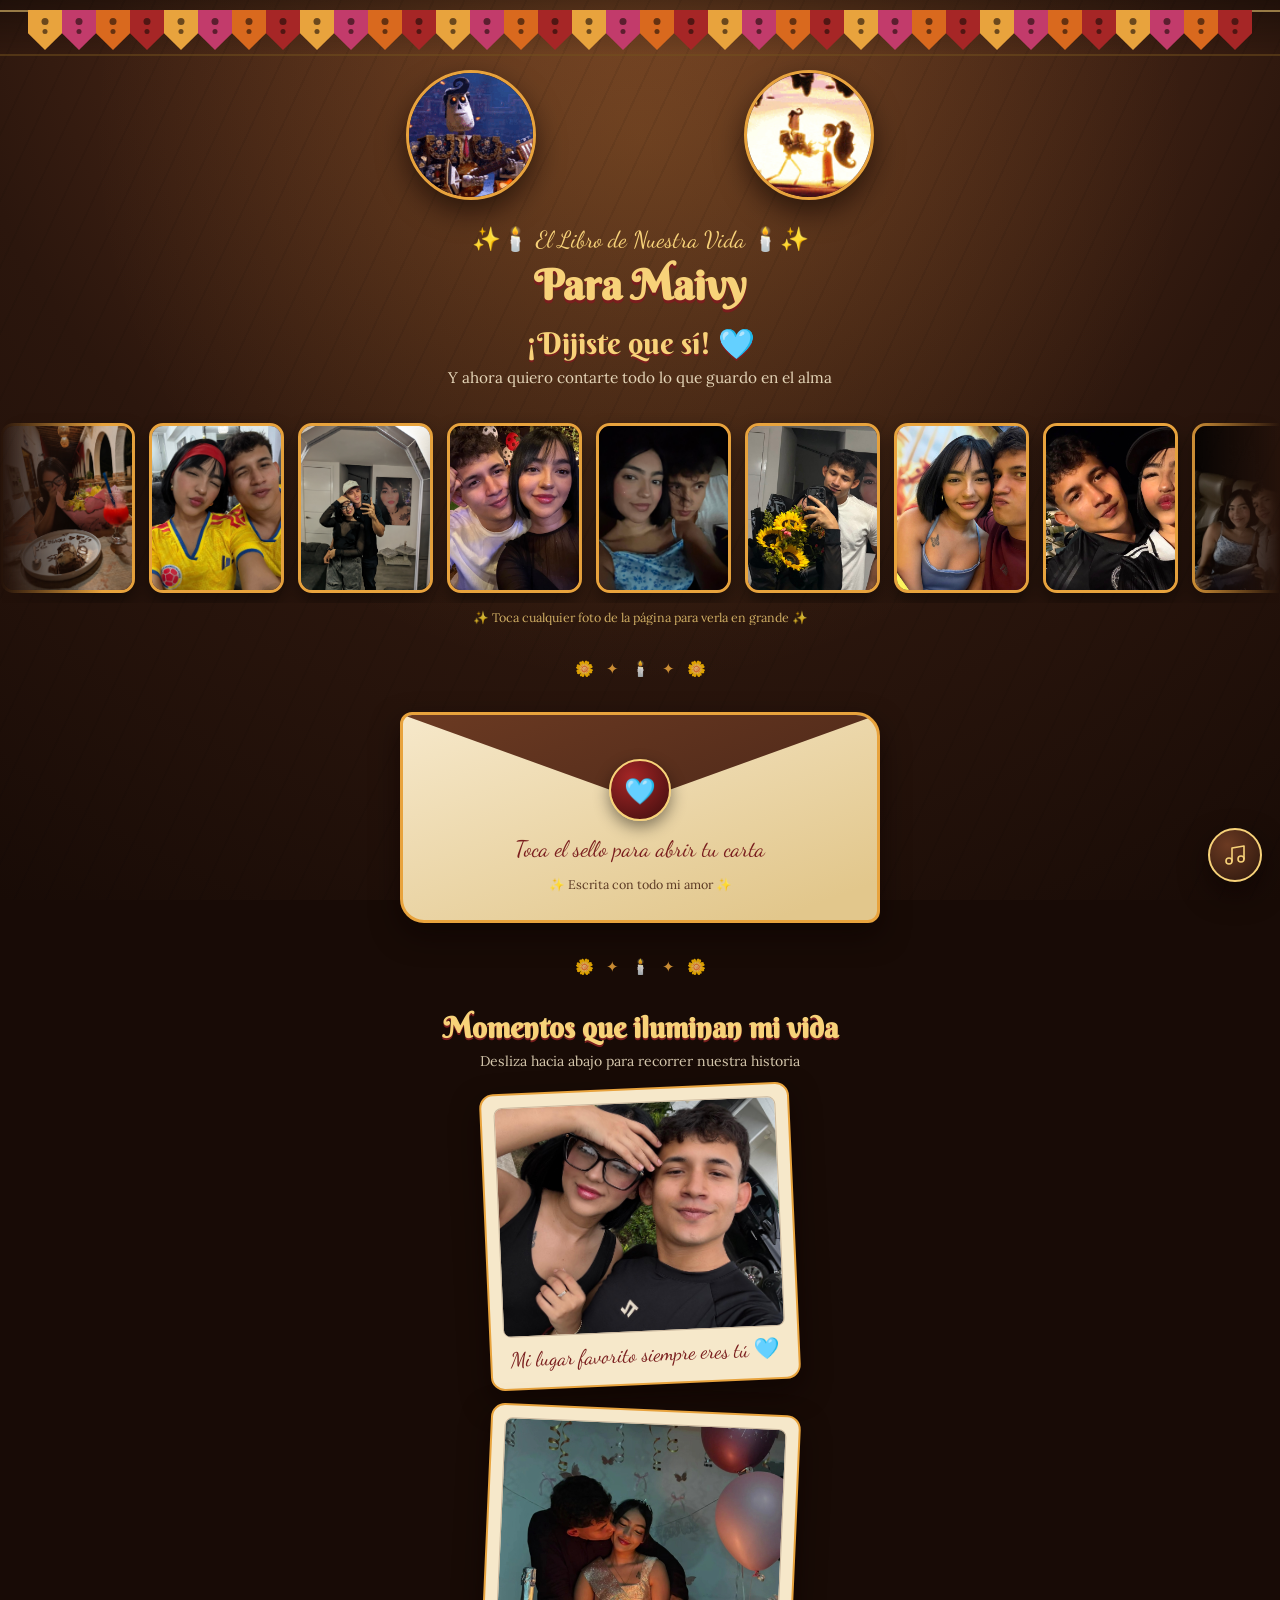
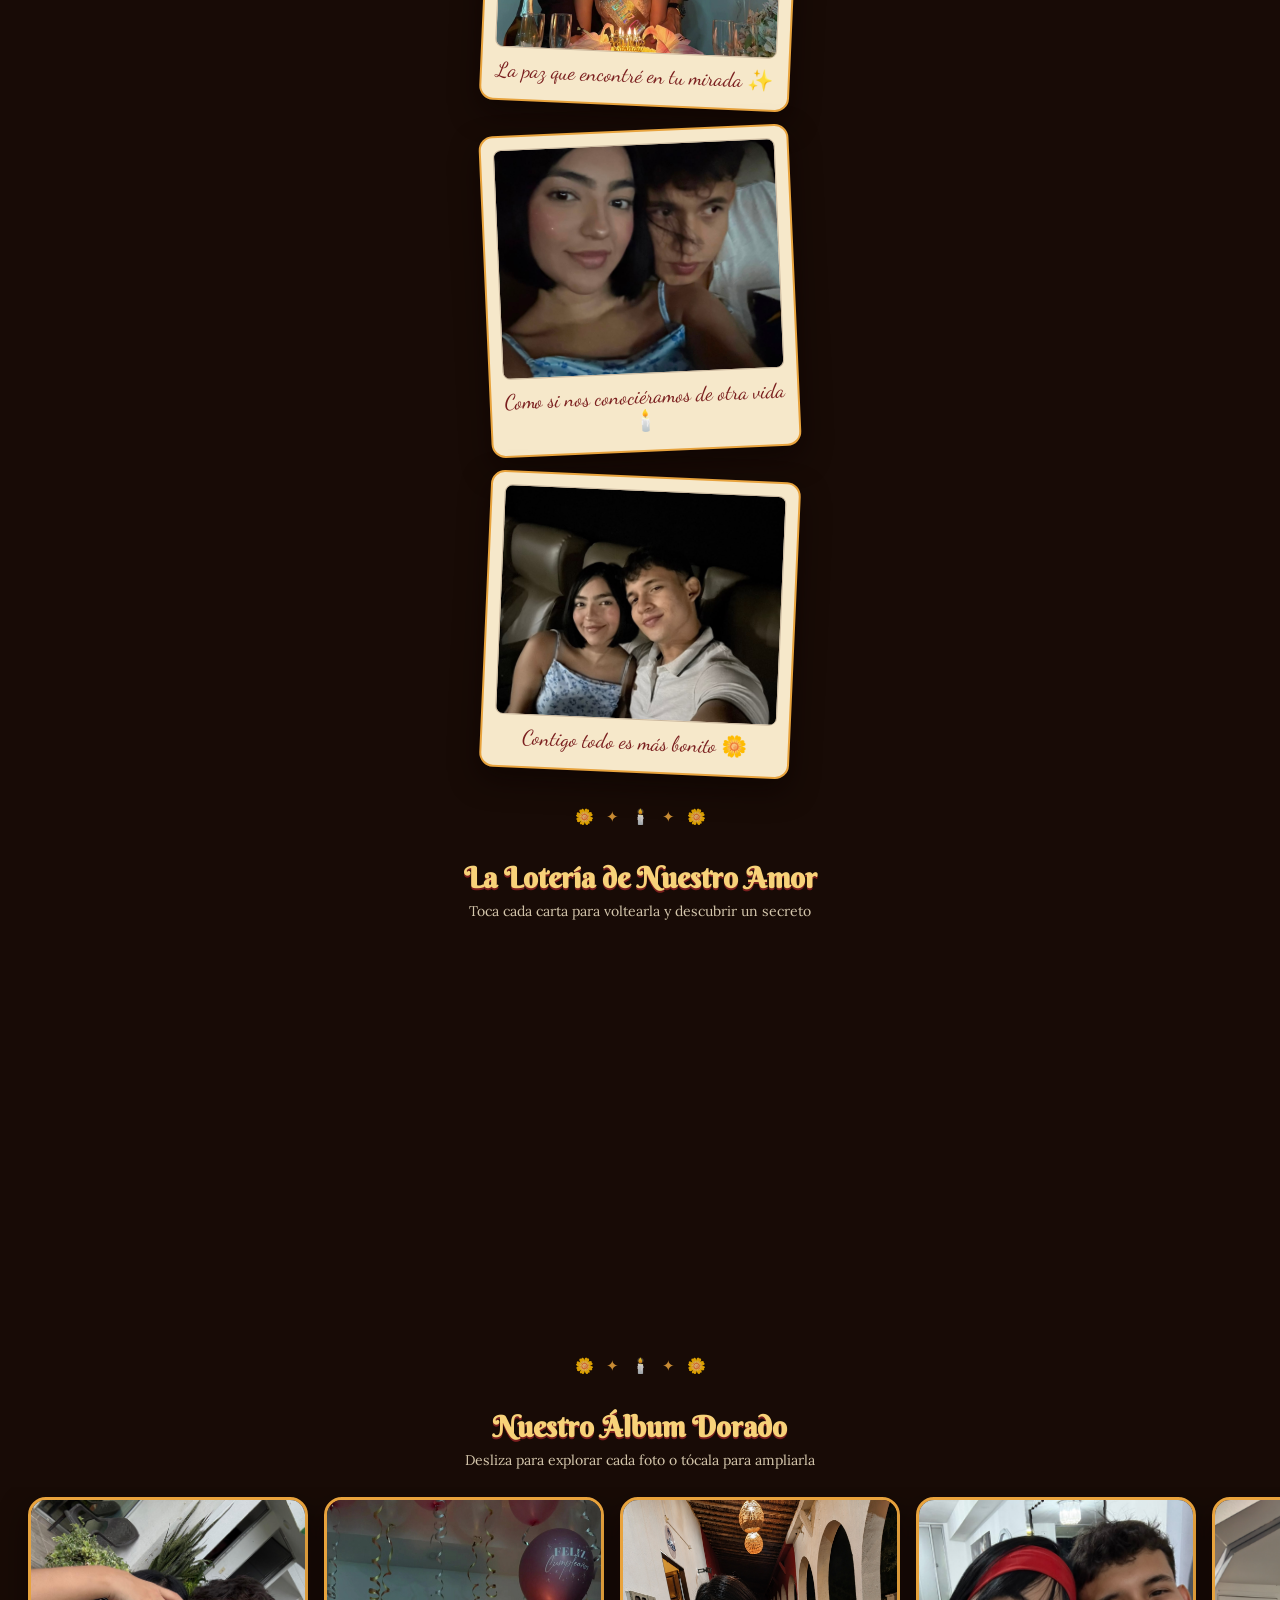
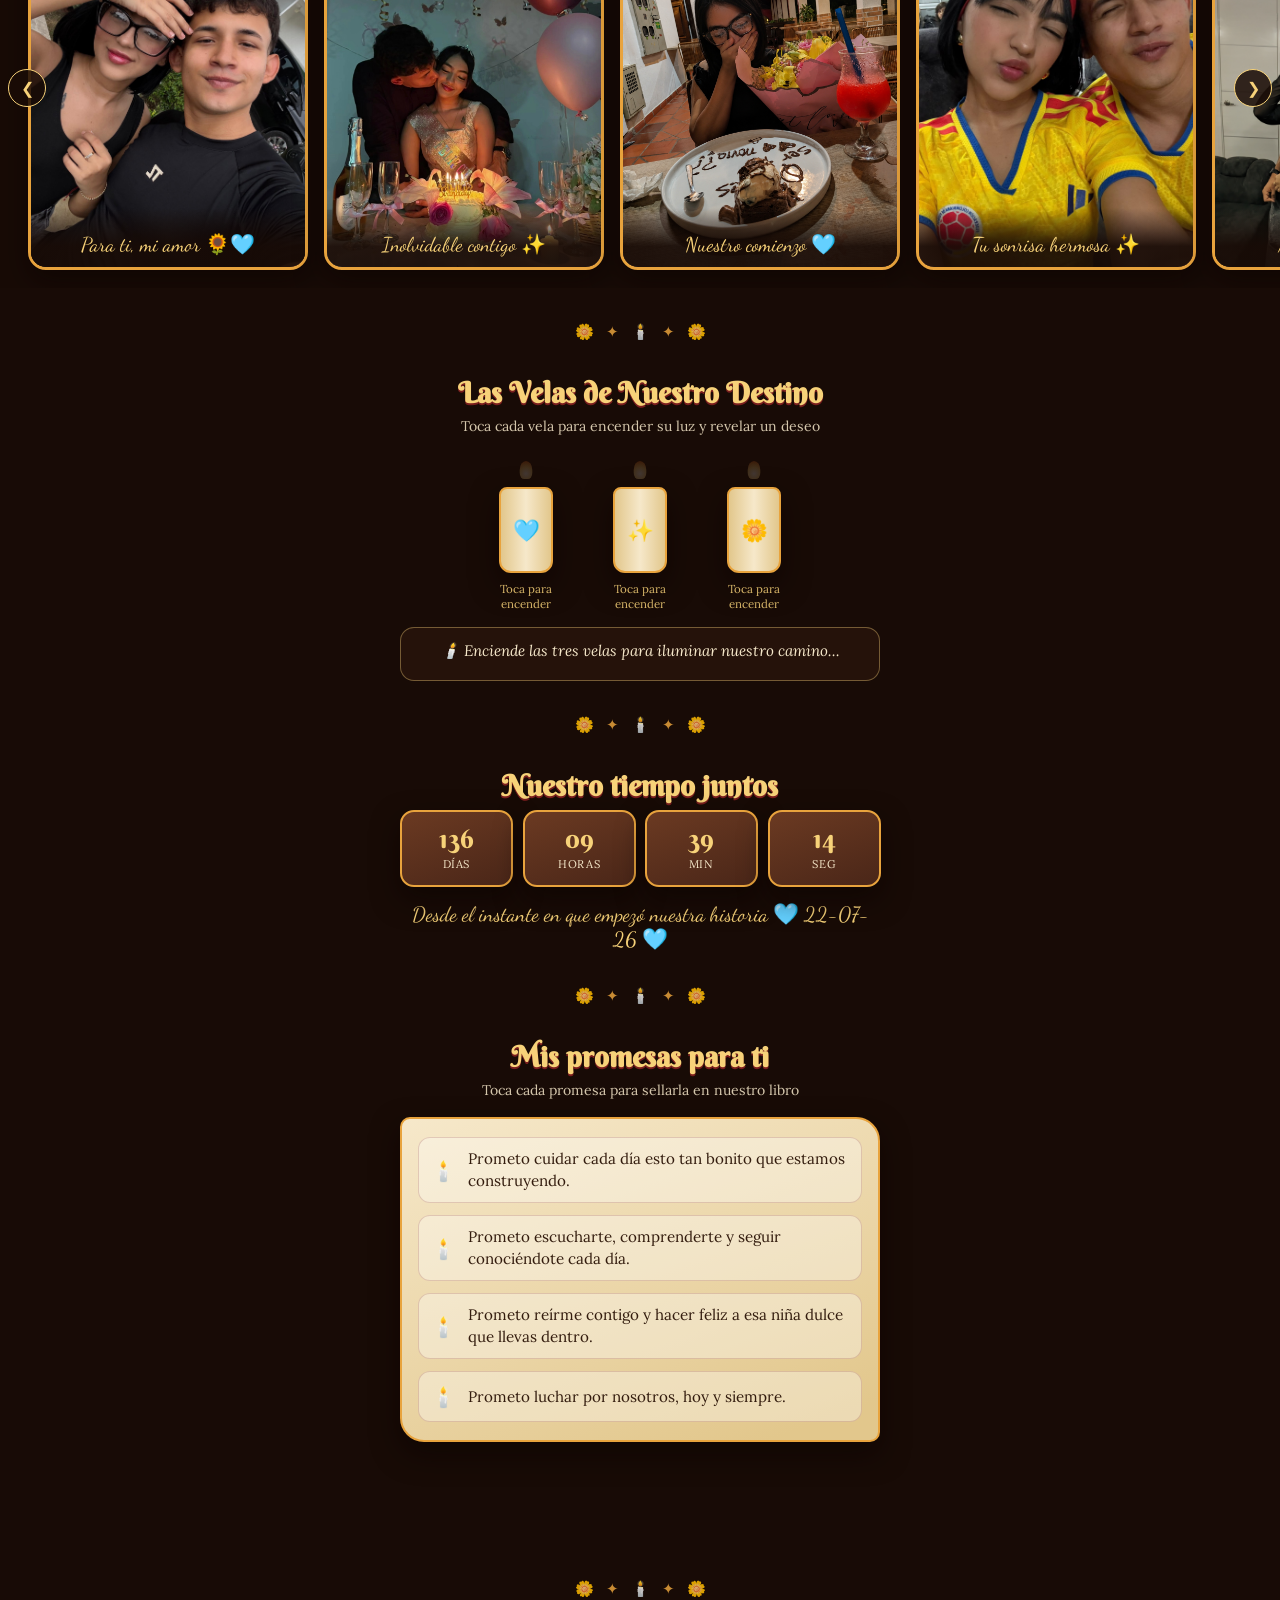
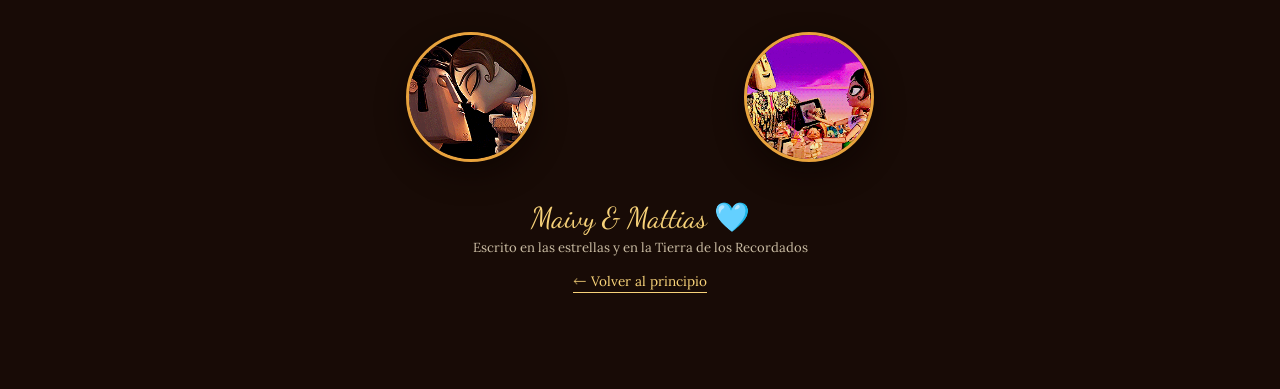
==== commit e3a30df9: "fix: ajuste de altura en galeria y fotos nuevas" ====
--- a/carta.html
+++ b/carta.html
@@ -17,22 +17,16 @@
 </head>
 <body class="pagina-carta">
 
-  <!-- Barra de progreso de lectura superior -->
   <div class="barra-progreso" id="barraProgreso" aria-hidden="true"></div>
-
-  <!-- Fondo fijo optimizado por GPU -->
   <div class="fondo-escenario" aria-hidden="true"></div>
 
-  <!-- Banner decorativo de papel picado -->
   <div class="papel-picado" id="papelPicado" aria-hidden="true">
     <div class="papel-picado__hilo"></div>
   </div>
 
-  <!-- Pétalos y destellos -->
   <div class="petalos" id="petalos" aria-hidden="true"></div>
   <div class="destellos" id="destellos" aria-hidden="true"></div>
 
-  <!-- Gifs decorativos superiores -->
   <div class="franja-decorativa" aria-hidden="true">
     <span class="medallon-gif"><img src="assets/gif1.gif" alt="" loading="lazy" decoding="async" /></span>
     <span class="medallon-gif"><img src="assets/gif2.gif" alt="" loading="lazy" decoding="async" /></span>
@@ -47,7 +41,7 @@
     </div>
   </header>
 
-  <!-- ============================= CINTA DE RECUERDOS (AUTO-SCROLL INFINITO) ============================= -->
+  <!-- CINTA DE RECUERDOS (AUTO-SCROLL INFINITO) -->
   <section class="seccion-cinta" aria-label="Cinta de fotos">
     <div class="cinta-scroll" id="cintaScroll">
       <div class="cinta-scroll__pista">
@@ -62,13 +56,16 @@
         <div class="cinta-foto"><img src="assets/foto9.jpg" alt="Recuerdo 9" loading="lazy" decoding="async" /></div>
         <div class="cinta-foto"><img src="assets/foto8.jpg" alt="Recuerdo 10" loading="lazy" decoding="async" /></div>
         <div class="cinta-foto"><img src="assets/foto10.jpg" alt="Recuerdo 11" loading="lazy" decoding="async" /></div>
-        <!-- Duplicado para efecto infinito perfecto -->
+        <div class="cinta-foto"><img src="assets/foto12.jpg" alt="Recuerdo 12" loading="lazy" decoding="async" /></div>
+        <div class="cinta-foto"><img src="assets/foto13.jpeg" alt="Recuerdo 13" loading="lazy" decoding="async" /></div>
+        <!-- Duplicado para bucle continuo -->
         <div class="cinta-foto" aria-hidden="true"><img src="assets/foto11.png" alt="" loading="lazy" decoding="async" /></div>
         <div class="cinta-foto" aria-hidden="true"><img src="assets/foto2.jpg" alt="" loading="lazy" decoding="async" /></div>
         <div class="cinta-foto" aria-hidden="true"><img src="assets/foto1.jpg" alt="" loading="lazy" decoding="async" /></div>
         <div class="cinta-foto" aria-hidden="true"><img src="assets/foto3.jpg" alt="" loading="lazy" decoding="async" /></div>
         <div class="cinta-foto" aria-hidden="true"><img src="assets/foto5.jpg" alt="" loading="lazy" decoding="async" /></div>
-        <div class="cinta-foto" aria-hidden="true"><img src="assets/foto6.jpg" alt="" loading="lazy" decoding="async" /></div>
+        <div class="cinta-foto" aria-hidden="true"><img src="assets/foto12.jpg" alt="" loading="lazy" decoding="async" /></div>
+        <div class="cinta-foto" aria-hidden="true"><img src="assets/foto13.jpeg" alt="" loading="lazy" decoding="async" /></div>
       </div>
     </div>
     <p class="ayuda-toque">✨ Toca cualquier foto de la página para verla en grande ✨</p>
@@ -76,10 +73,9 @@
 
   <div class="divisor" aria-hidden="true"><span>🌼</span><span>✦</span><span>🕯️</span><span>✦</span><span>🌼</span></div>
 
-  <!-- ============================= CARTA INTERACTIVA ============================= -->
+  <!-- CARTA INTERACTIVA -->
   <section class="contenedor">
     <div class="sobre-contenedor" id="sobreCarta">
-      <!-- Botón del sobre cerrado -->
       <button type="button" class="sobre-tapa" id="botonSobre" aria-label="Toca para abrir la carta">
         <span class="sobre-tapa__solapa" aria-hidden="true"></span>
         <span class="sobre-tapa__sello">🩵</span>
@@ -87,7 +83,6 @@
         <span class="sobre-tapa__chispas">✨ Escrita con todo mi amor ✨</span>
       </button>
 
-      <!-- Contenido desplegable optimizado con CSS Grid -->
       <div class="sobre-desplegable">
         <div class="sobre-desplegable__interno">
           <article class="pergamino" id="pergamino">
@@ -130,7 +125,7 @@
 
   <div class="divisor" aria-hidden="true"><span>🌼</span><span>✦</span><span>🕯️</span><span>✦</span><span>🌼</span></div>
 
-  <!-- ============================= CAMINO DE RECUERDOS (SCROLL ANIMADO VERTICAL) ============================= -->
+  <!-- CAMINO DE RECUERDOS (SCROLL ANIMADO VERTICAL) -->
   <section class="seccion-camino contenedor">
     <h2 class="seccion-titulo">Momentos que iluminan mi vida</h2>
     <p class="seccion-subtitulo">Desliza hacia abajo para recorrer nuestra historia</p>
@@ -138,14 +133,14 @@
     <div class="camino-scroll">
       <article class="polaroid-scroll revelar-scroll" data-direccion="izquierda">
         <div class="polaroid-scroll__marco">
-          <img src="assets/foto11.png" alt="Nosotros" loading="lazy" decoding="async" />
+          <img src="assets/foto12.jpg" alt="Nosotros" loading="lazy" decoding="async" />
           <span class="polaroid-scroll__caption">Mi lugar favorito siempre eres tú 🩵</span>
         </div>
       </article>
 
       <article class="polaroid-scroll revelar-scroll" data-direccion="derecha">
         <div class="polaroid-scroll__marco">
-          <img src="assets/foto2.jpg" alt="Nosotros" loading="lazy" decoding="async" />
+          <img src="assets/foto13.jpeg" alt="Nosotros" loading="lazy" decoding="async" />
           <span class="polaroid-scroll__caption">La paz que encontré en tu mirada ✨</span>
         </div>
       </article>
@@ -168,13 +163,13 @@
 
   <div class="divisor" aria-hidden="true"><span>🌼</span><span>✦</span><span>🕯️</span><span>✦</span><span>🌼</span></div>
 
-  <!-- ============================= RAZONES (LOTERÍA INTERACTIVA 3D) ============================= -->
+  <!-- RAZONES (LOTERÍA INTERACTIVA 3D) -->
   <section class="seccion-razones contenedor">
     <h2 class="seccion-titulo">La Lotería de Nuestro Amor</h2>
     <p class="seccion-subtitulo">Toca cada carta para voltearla y descubrir un secreto</p>
 
     <div class="loteria">
-      <div class="carta-loteria revelar-scroll" tabindex="0" role="button" aria-label="Carta 1: Toca para voltear">
+      <div class="carta-loteria revelar-scroll" tabindex="0" role="button">
         <div class="carta-loteria__inner">
           <div class="carta-loteria__frente">
             <span class="carta-loteria__num">01</span>
@@ -189,7 +184,7 @@
         </div>
       </div>
 
-      <div class="carta-loteria revelar-scroll" tabindex="0" role="button" aria-label="Carta 2: Toca para voltear">
+      <div class="carta-loteria revelar-scroll" tabindex="0" role="button">
         <div class="carta-loteria__inner">
           <div class="carta-loteria__frente">
             <span class="carta-loteria__num">02</span>
@@ -204,7 +199,7 @@
         </div>
       </div>
 
-      <div class="carta-loteria revelar-scroll" tabindex="0" role="button" aria-label="Carta 3: Toca para voltear">
+      <div class="carta-loteria revelar-scroll" tabindex="0" role="button">
         <div class="carta-loteria__inner">
           <div class="carta-loteria__frente">
             <span class="carta-loteria__num">03</span>
@@ -219,7 +214,7 @@
         </div>
       </div>
 
-      <div class="carta-loteria revelar-scroll" tabindex="0" role="button" aria-label="Carta 4: Toca para voltear">
+      <div class="carta-loteria revelar-scroll" tabindex="0" role="button">
         <div class="carta-loteria__inner">
           <div class="carta-loteria__frente">
             <span class="carta-loteria__num">04</span>
@@ -234,7 +229,7 @@
         </div>
       </div>
 
-      <div class="carta-loteria revelar-scroll" tabindex="0" role="button" aria-label="Carta 5: Toca para voltear">
+      <div class="carta-loteria revelar-scroll" tabindex="0" role="button">
         <div class="carta-loteria__inner">
           <div class="carta-loteria__frente">
             <span class="carta-loteria__num">05</span>
@@ -249,7 +244,7 @@
         </div>
       </div>
 
-      <div class="carta-loteria revelar-scroll" tabindex="0" role="button" aria-label="Carta 6: Toca para voltear">
+      <div class="carta-loteria revelar-scroll" tabindex="0" role="button">
         <div class="carta-loteria__inner">
           <div class="carta-loteria__frente">
             <span class="carta-loteria__num">06</span>
@@ -268,126 +263,70 @@
 
   <div class="divisor" aria-hidden="true"><span>🌼</span><span>✦</span><span>🕯️</span><span>✦</span><span>🌼</span></div>
 
-  <!-- ============================= GALERÍA CARRUSEL 3D ============================= -->
+  <!-- GALERÍA CARRUSEL 3D -->
   <section class="seccion-galeria">
     <h2 class="seccion-titulo">Nuestro Álbum Dorado</h2>
     <p class="seccion-subtitulo">Desliza para explorar cada foto o tócala para ampliarla</p>
 
-<<<<<<< HEAD
-    <div class="galeria" id="galeria">
-      <figure class="galeria__item">
-        <img src="assets/foto11.png" alt="Foto 1 de nosotros" loading="lazy" />
-      </figure>
-      <figure class="galeria__item">
-        <img src="assets/foto2.jpg" alt="Foto 2 de nosotros" loading="lazy" />
-      </figure>
-      <figure class="galeria__item">
-        <img src="assets/foto1.jpg" alt="Foto 3 de nosotros" loading="lazy" />
-      </figure>
-      <figure class="galeria__item">
-        <img src="assets/foto3.jpg" alt="Foto 4 de nosotros" loading="lazy" />
-      </figure>
-      <figure class="galeria__item">
-        <img src="assets/foto5.jpg" alt="Foto 5 de nosotros" loading="lazy" />
-      </figure>
-      <figure class="galeria__item">
-        <img src="assets/foto6.jpg" alt="Foto 6 de nosotros" loading="lazy" />
-      </figure>
-      <figure class="galeria__item">
-        <img src="assets/foto7.jpg" alt="Foto 7 de nosotros" loading="lazy" />
-      </figure>
-      <figure class="galeria__item">
-        <img src="assets/foto4.jpg" alt="Foto 8 de nosotros" loading="lazy" />
-      </figure>
-      <figure class="galeria__item">
-        <img src="assets/foto9.jpg" alt="Foto 9 de nosotros" loading="lazy" />
-      </figure>
-      <figure class="galeria__item">
-        <img src="assets/foto8.jpg" alt="Foto 10 de nosotros" loading="lazy" />
-      </figure>
-      <figure class="galeria__item">
-        <img src="assets/foto10.jpg" alt="Foto 11 de nosotros" loading="lazy" />
-      </figure>
-      <figure class="galeria__item">
-        <img src="assets/foto12.jpg" alt="Foto 12 de nosotros" loading="lazy" />
-      </figure>
-=======
     <div class="galeria-wrapper">
       <button type="button" class="galeria-flecha galeria-flecha--izq" id="btnGaleriaIzq" aria-label="Foto anterior">❮</button>
 
       <div class="galeria" id="galeria">
         <figure class="galeria__item">
-          <img src="assets/foto11.png" alt="Nuestro recuerdo 1" loading="lazy" decoding="async" />
+          <img src="assets/foto12.jpg" alt="Nuestro recuerdo 1" loading="lazy" decoding="async" />
+          <figcaption class="galeria__caption">Para ti, mi amor 🌻🩵</figcaption>
+        </figure>
+        <figure class="galeria__item">
+          <img src="assets/foto13.jpeg" alt="Nuestro recuerdo 2" loading="lazy" decoding="async" />
+          <figcaption class="galeria__caption">Inolvidable contigo ✨</figcaption>
+        </figure>
+        <figure class="galeria__item">
+          <img src="assets/foto11.png" alt="Nuestro recuerdo 3" loading="lazy" decoding="async" />
           <figcaption class="galeria__caption">Nuestro comienzo 🩵</figcaption>
         </figure>
         <figure class="galeria__item">
-          <img src="assets/foto2.jpg" alt="Nuestro recuerdo 2" loading="lazy" decoding="async" />
+          <img src="assets/foto2.jpg" alt="Nuestro recuerdo 4" loading="lazy" decoding="async" />
           <figcaption class="galeria__caption">Tu sonrisa hermosa ✨</figcaption>
         </figure>
         <figure class="galeria__item">
-          <img src="assets/foto1.jpg" alt="Nuestro recuerdo 3" loading="lazy" decoding="async" />
+          <img src="assets/foto1.jpg" alt="Nuestro recuerdo 5" loading="lazy" decoding="async" />
           <figcaption class="galeria__caption">Momentos únicos 🕯️</figcaption>
         </figure>
         <figure class="galeria__item">
-          <img src="assets/foto3.jpg" alt="Nuestro recuerdo 4" loading="lazy" decoding="async" />
+          <img src="assets/foto3.jpg" alt="Nuestro recuerdo 6" loading="lazy" decoding="async" />
           <figcaption class="galeria__caption">Juntos siempre 🌼</figcaption>
         </figure>
         <figure class="galeria__item">
-          <img src="assets/foto5.jpg" alt="Nuestro recuerdo 5" loading="lazy" decoding="async" />
+          <img src="assets/foto5.jpg" alt="Nuestro recuerdo 7" loading="lazy" decoding="async" />
           <figcaption class="galeria__caption">Mi persona favorita 🩵</figcaption>
         </figure>
         <figure class="galeria__item">
-          <img src="assets/foto6.jpg" alt="Nuestro recuerdo 6" loading="lazy" decoding="async" />
+          <img src="assets/foto6.jpg" alt="Nuestro recuerdo 8" loading="lazy" decoding="async" />
           <figcaption class="galeria__caption">Pura felicidad ✨</figcaption>
         </figure>
         <figure class="galeria__item">
-          <img src="assets/foto7.jpg" alt="Nuestro recuerdo 7" loading="lazy" decoding="async" />
+          <img src="assets/foto7.jpg" alt="Nuestro recuerdo 9" loading="lazy" decoding="async" />
           <figcaption class="galeria__caption">Cómplices de vida 🕯️</figcaption>
         </figure>
         <figure class="galeria__item">
-          <img src="assets/foto4.jpg" alt="Nuestro recuerdo 8" loading="lazy" decoding="async" />
+          <img src="assets/foto4.jpg" alt="Nuestro recuerdo 10" loading="lazy" decoding="async" />
           <figcaption class="galeria__caption">Miradas que hablan 🩵</figcaption>
         </figure>
         <figure class="galeria__item">
-          <img src="assets/foto9.jpg" alt="Nuestro recuerdo 9" loading="lazy" decoding="async" />
+          <img src="assets/foto9.jpg" alt="Nuestro recuerdo 11" loading="lazy" decoding="async" />
           <figcaption class="galeria__caption">Mi lugar seguro 🌼</figcaption>
         </figure>
         <figure class="galeria__item">
-          <img src="assets/foto8.jpg" alt="Nuestro recuerdo 10" loading="lazy" decoding="async" />
+          <img src="assets/foto8.jpg" alt="Nuestro recuerdo 12" loading="lazy" decoding="async" />
           <figcaption class="galeria__caption">Para toda la vida ✨</figcaption>
         </figure>
         <figure class="galeria__item">
-          <img src="assets/foto10.jpg" alt="Nuestro recuerdo 11" loading="lazy" decoding="async" />
+          <img src="assets/foto10.jpg" alt="Nuestro recuerdo 13" loading="lazy" decoding="async" />
           <figcaption class="galeria__caption">Te quiero tanto 🩵</figcaption>
         </figure>
-
-        <!-- FOTOS ADICIONALES (foto12 a foto16):
-             Si las agregas a la carpeta assets/, aparecerán automáticamente.
-             Si aún no existen, el atributo onerror las oculta sin mostrar error. -->
-        <figure class="galeria__item foto-opcional">
-          <img src="assets/foto12.jpg" alt="Nuestro recuerdo 12" loading="lazy" decoding="async" onerror="this.closest('.foto-opcional').remove()" />
-          <figcaption class="galeria__caption">Un recuerdo más juntos 🩵</figcaption>
-        </figure>
-        <figure class="galeria__item foto-opcional">
-          <img src="assets/foto13.jpeg" alt="Nuestro recuerdo 13" loading="lazy" decoding="async" onerror="this.closest('.foto-opcional').remove()" />
-          <figcaption class="galeria__caption">Inolvidable contigo ✨</figcaption>
-        </figure>
-        <figure class="galeria__item foto-opcional">
-          <img src="assets/foto14.jpg" alt="Nuestro recuerdo 14" loading="lazy" decoding="async" onerror="this.closest('.foto-opcional').remove()" />
-          <figcaption class="galeria__caption">Siempre tú 🕯️</figcaption>
-        </figure>
-        <figure class="galeria__item foto-opcional">
-          <img src="assets/foto15.jpg" alt="Nuestro recuerdo 15" loading="lazy" decoding="async" onerror="this.closest('.foto-opcional').remove()" />
-          <figcaption class="galeria__caption">Nuestro amor 🌼</figcaption>
-        </figure>
-        <figure class="galeria__item foto-opcional">
-          <img src="assets/foto16.jpg" alt="Nuestro recuerdo 16" loading="lazy" decoding="async" onerror="this.closest('.foto-opcional').remove()" />
-          <figcaption class="galeria__caption">Maivy &amp; Mattias 🩵</figcaption>
-        </figure>
       </div>
 
       <button type="button" class="galeria-flecha galeria-flecha--der" id="btnGaleriaDer" aria-label="Foto siguiente">❯</button>
-
     </div>
 
     <div class="galeria__puntos" id="galeriaPuntos" aria-hidden="true"></div>
@@ -395,7 +334,7 @@
 
   <div class="divisor" aria-hidden="true"><span>🌼</span><span>✦</span><span>🕯️</span><span>✦</span><span>🌼</span></div>
 
-  <!-- ============================= NUEVO: ALTAR DE LAS VELAS (INTERACTIVO) ============================= -->
+  <!-- ALTAR DE LAS VELAS -->
   <section class="seccion-velas contenedor">
     <h2 class="seccion-titulo">Las Velas de Nuestro Destino</h2>
     <p class="seccion-subtitulo">Toca cada vela para encender su luz y revelar un deseo</p>
@@ -403,25 +342,19 @@
     <div class="altar-velas">
       <button type="button" class="vela-item" data-deseo="Que nunca nos falten las risas, la complicidad ni los abrazos largos.">
         <span class="vela-llama" aria-hidden="true"></span>
-        <span class="vela-cuerpo">
-          <span class="vela-corazon">🩵</span>
-        </span>
+        <span class="vela-cuerpo"><span class="vela-corazon">🩵</span></span>
         <span class="vela-etiqueta">Toca para encender</span>
       </button>
 
       <button type="button" class="vela-item" data-deseo="Que sigamos siendo el refugio seguro donde nuestros corazones descansan en paz.">
         <span class="vela-llama" aria-hidden="true"></span>
-        <span class="vela-cuerpo">
-          <span class="vela-corazon">✨</span>
-        </span>
+        <span class="vela-cuerpo"><span class="vela-corazon">✨</span></span>
         <span class="vela-etiqueta">Toca para encender</span>
       </button>
 
       <button type="button" class="vela-item" data-deseo="Que esta historia que escribimos juntos dure en esta vida y en todas las que vengan.">
         <span class="vela-llama" aria-hidden="true"></span>
-        <span class="vela-cuerpo">
-          <span class="vela-corazon">🌼</span>
-        </span>
+        <span class="vela-cuerpo"><span class="vela-corazon">🌼</span></span>
         <span class="vela-etiqueta">Toca para encender</span>
       </button>
     </div>
@@ -433,7 +366,7 @@
 
   <div class="divisor" aria-hidden="true"><span>🌼</span><span>✦</span><span>🕯️</span><span>✦</span><span>🌼</span></div>
 
-  <!-- ============================= CONTADOR DE TIEMPO JUNTOS ============================= -->
+  <!-- CONTADOR DE TIEMPO JUNTOS -->
   <section class="seccion-contador contenedor">
     <h2 class="seccion-titulo">Nuestro tiempo juntos</h2>
     <div class="contador" id="contador" aria-live="polite">
@@ -459,7 +392,7 @@
 
   <div class="divisor" aria-hidden="true"><span>🌼</span><span>✦</span><span>🕯️</span><span>✦</span><span>🌼</span></div>
 
-  <!-- ============================= PROMESAS INTERACTIVAS ============================= -->
+  <!-- PROMESAS INTERACTIVAS -->
   <section class="seccion-promesas contenedor">
     <h2 class="seccion-titulo">Mis promesas para ti</h2>
     <p class="seccion-subtitulo">Toca cada promesa para sellarla en nuestro libro</p>
@@ -491,7 +424,6 @@
 
   <div class="divisor" aria-hidden="true"><span>🌼</span><span>✦</span><span>🕯️</span><span>✦</span><span>🌼</span></div>
 
-  <!-- Gifs decorativos inferiores -->
   <div class="franja-decorativa" aria-hidden="true">
     <span class="medallon-gif"><img src="assets/gif3.gif" alt="" loading="lazy" decoding="async" /></span>
     <span class="medallon-gif"><img src="assets/gif4.gif" alt="" loading="lazy" decoding="async" /></span>
@@ -503,7 +435,7 @@
     <a class="enlace-volver" href="index.html">🡐 Volver al principio</a>
   </footer>
 
-  <!-- ============================= MODAL LIGHTBOX (VER FOTOS EN GRANDE) ============================= -->
+  <!-- MODAL LIGHTBOX -->
   <div class="lightbox" id="lightbox" role="dialog" aria-modal="true" aria-hidden="true" aria-label="Vista ampliada de foto">
     <button type="button" class="lightbox__cerrar" id="lightboxCerrar" aria-label="Cerrar foto">✕</button>
     <div class="lightbox__contenido">
@@ -512,7 +444,7 @@
     </div>
   </div>
 
-  <!-- ============================= MÚSICA ============================= -->
+  <!-- MÚSICA -->
   <audio id="audioFondo" src="assets/cancion.mp3" loop preload="auto"></audio>
   <button type="button" class="boton-musica" id="btnMusica" aria-pressed="false" aria-label="Reproducir música">
     <svg viewBox="0 0 24 24" fill="currentColor" aria-hidden="true">
@@ -527,4 +459,4 @@
 
   <script src="js/script.js"></script>
 </body>
-</html>
+</html>
--- a/css/styles.css
+++ b/css/styles.css
@@ -884,7 +884,7 @@
   height: 38px;
   border-radius: 50%;
   border: 1px solid var(--oro-claro);
-  background: rgba(27, 12, 7, 0.8);
+  background: rgba(27, 12, 7, 0.85);
   color: var(--oro-claro);
   font-size: 1rem;
   display: flex;
@@ -897,6 +897,7 @@
 
 .galeria {
   display: flex;
+  align-items: flex-start; /* Evita que las tarjetas se estiren */
   gap: 16px;
   overflow-x: auto;
   scroll-snap-type: x mandatory;
@@ -908,8 +909,9 @@
 .galeria::-webkit-scrollbar { display: none; }
 
 .galeria__item {
-  flex: 0 0 76%;
+  flex: 0 0 78%;
   max-width: 280px;
+  aspect-ratio: 3 / 4; /* Proporción vertical uniforme */
   margin: 0;
   scroll-snap-align: center;
   border-radius: var(--radio-suave);
@@ -917,46 +919,31 @@
   position: relative;
   border: 3px solid var(--oro);
   box-shadow: var(--sombra-calida);
-  background: var(--madera);
+  background: var(--madera-oscura);
   cursor: zoom-in;
-  transition: transform 0.3s ease;
+  display: flex;
+  flex-direction: column;
 }
 
 .galeria__item img {
   width: 100%;
-  height: 250px;
+  height: 100%;
   object-fit: cover;
+  display: block;
 }
 
 .galeria__caption {
-  padding: 8px 10px;
+  position: absolute;
+  bottom: 0;
+  left: 0;
+  right: 0;
+  padding: 24px 10px 10px;
   text-align: center;
   font-family: var(--font-firma);
-  font-size: 1.2rem;
-  color: var(--oro-claro);
-  background: linear-gradient(180deg, var(--madera), var(--madera-oscura));
-}
-
-.galeria__puntos {
-  display: flex;
-  justify-content: center;
-  flex-wrap: wrap;
-  gap: 7px;
-  margin-top: 6px;
-  padding: 0 20px;
-}
-
-.punto {
-  width: 8px;
-  height: 8px;
-  border-radius: 50%;
-  background: rgba(246, 232, 202, 0.3);
-  transition: transform 0.25s ease, background-color 0.25s ease;
-}
-
-.punto.activo {
-  background: var(--oro-claro);
-  transform: scale(1.3);
+  font-size: 1.25rem;
+  color: var(--oro-claro);
+  background: linear-gradient(to top, rgba(24, 11, 6, 0.92) 35%, transparent);
+  pointer-events: none;
 }
 
 /* --- ALTAR DE LAS VELAS INTERACTIVAS --- */
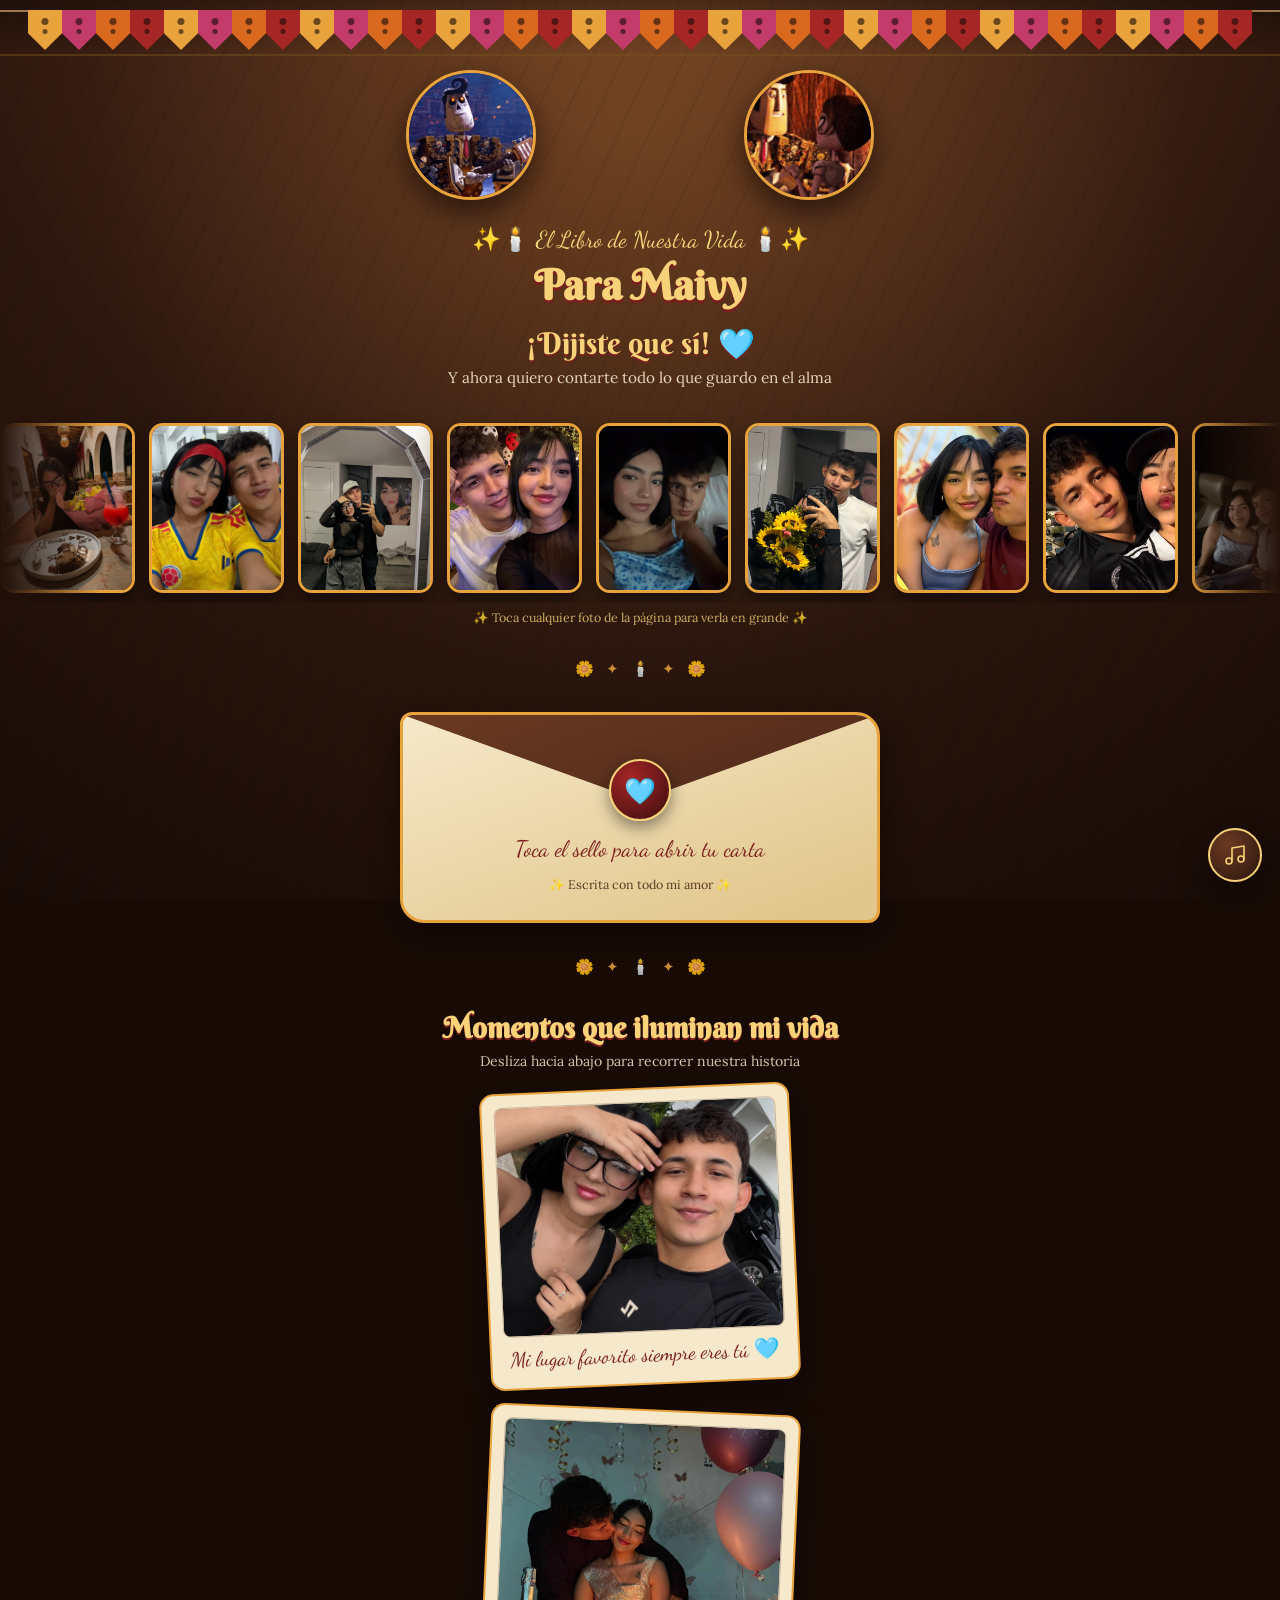
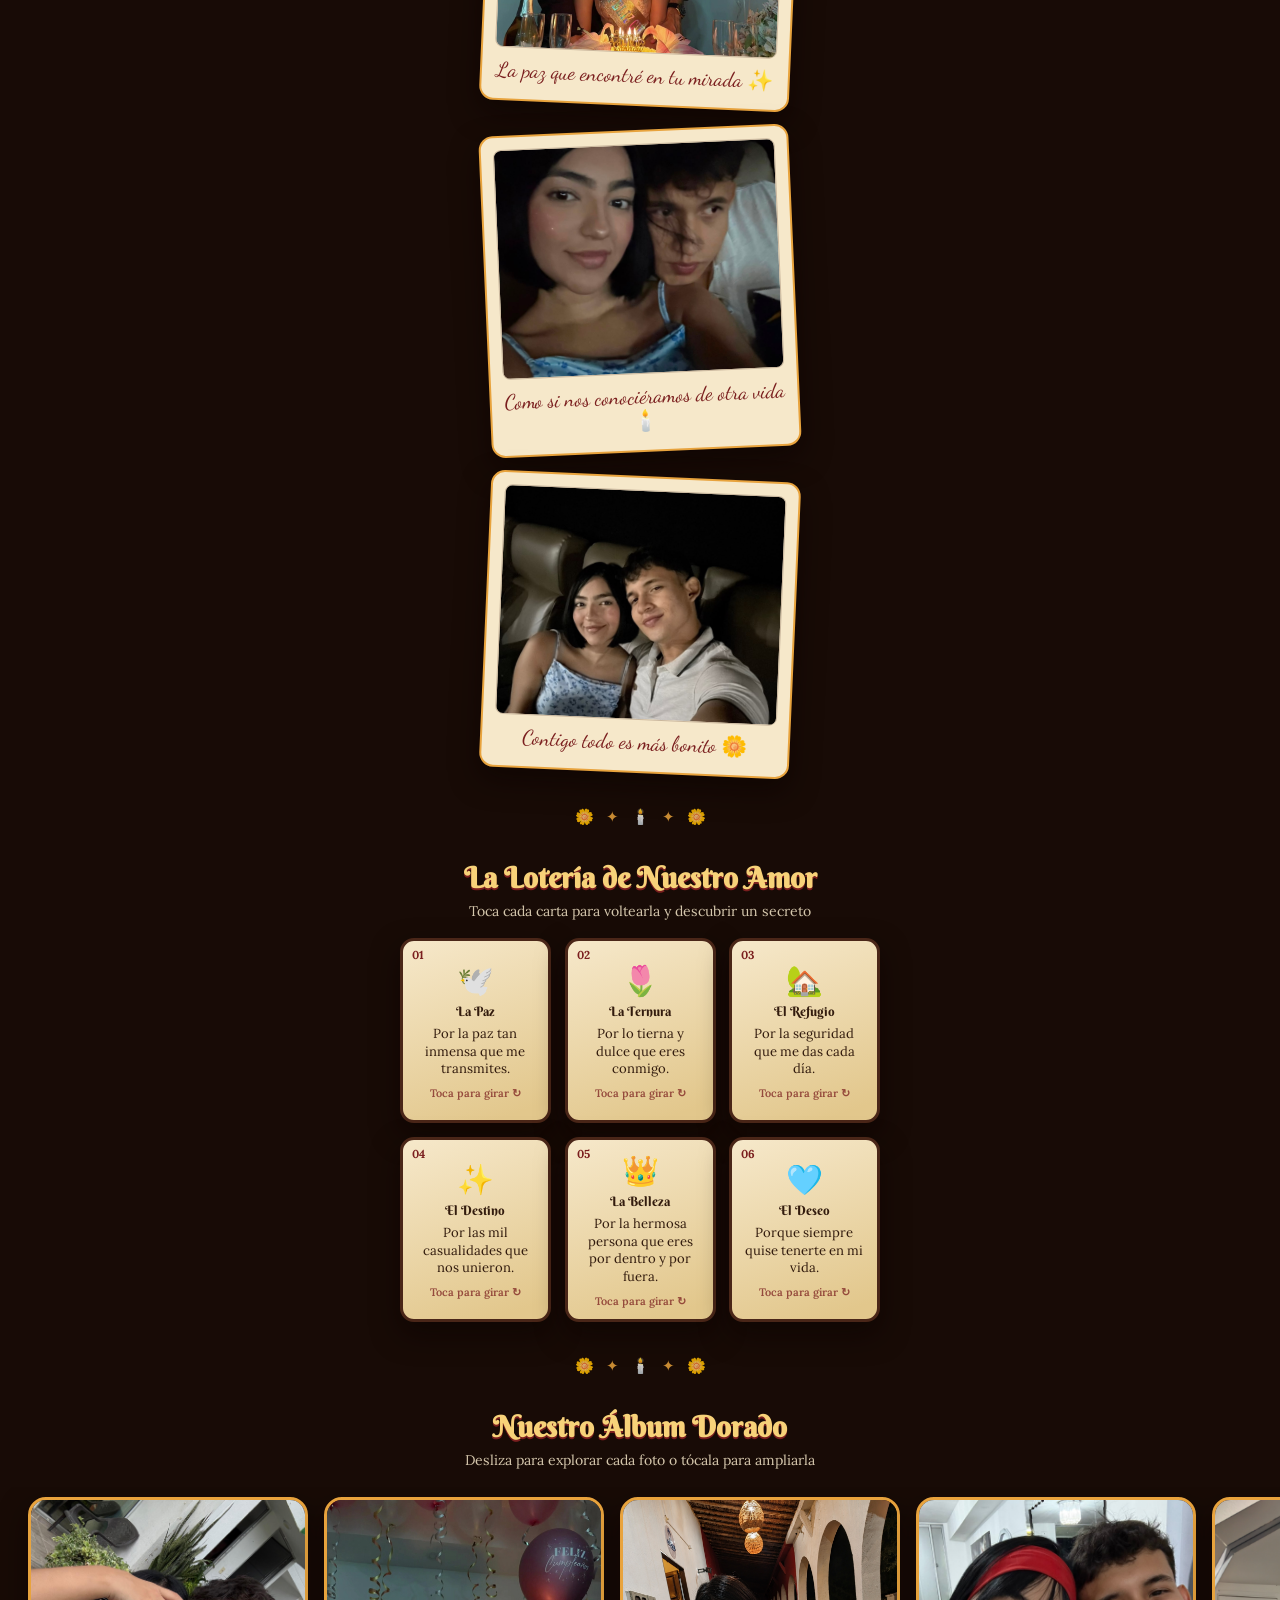
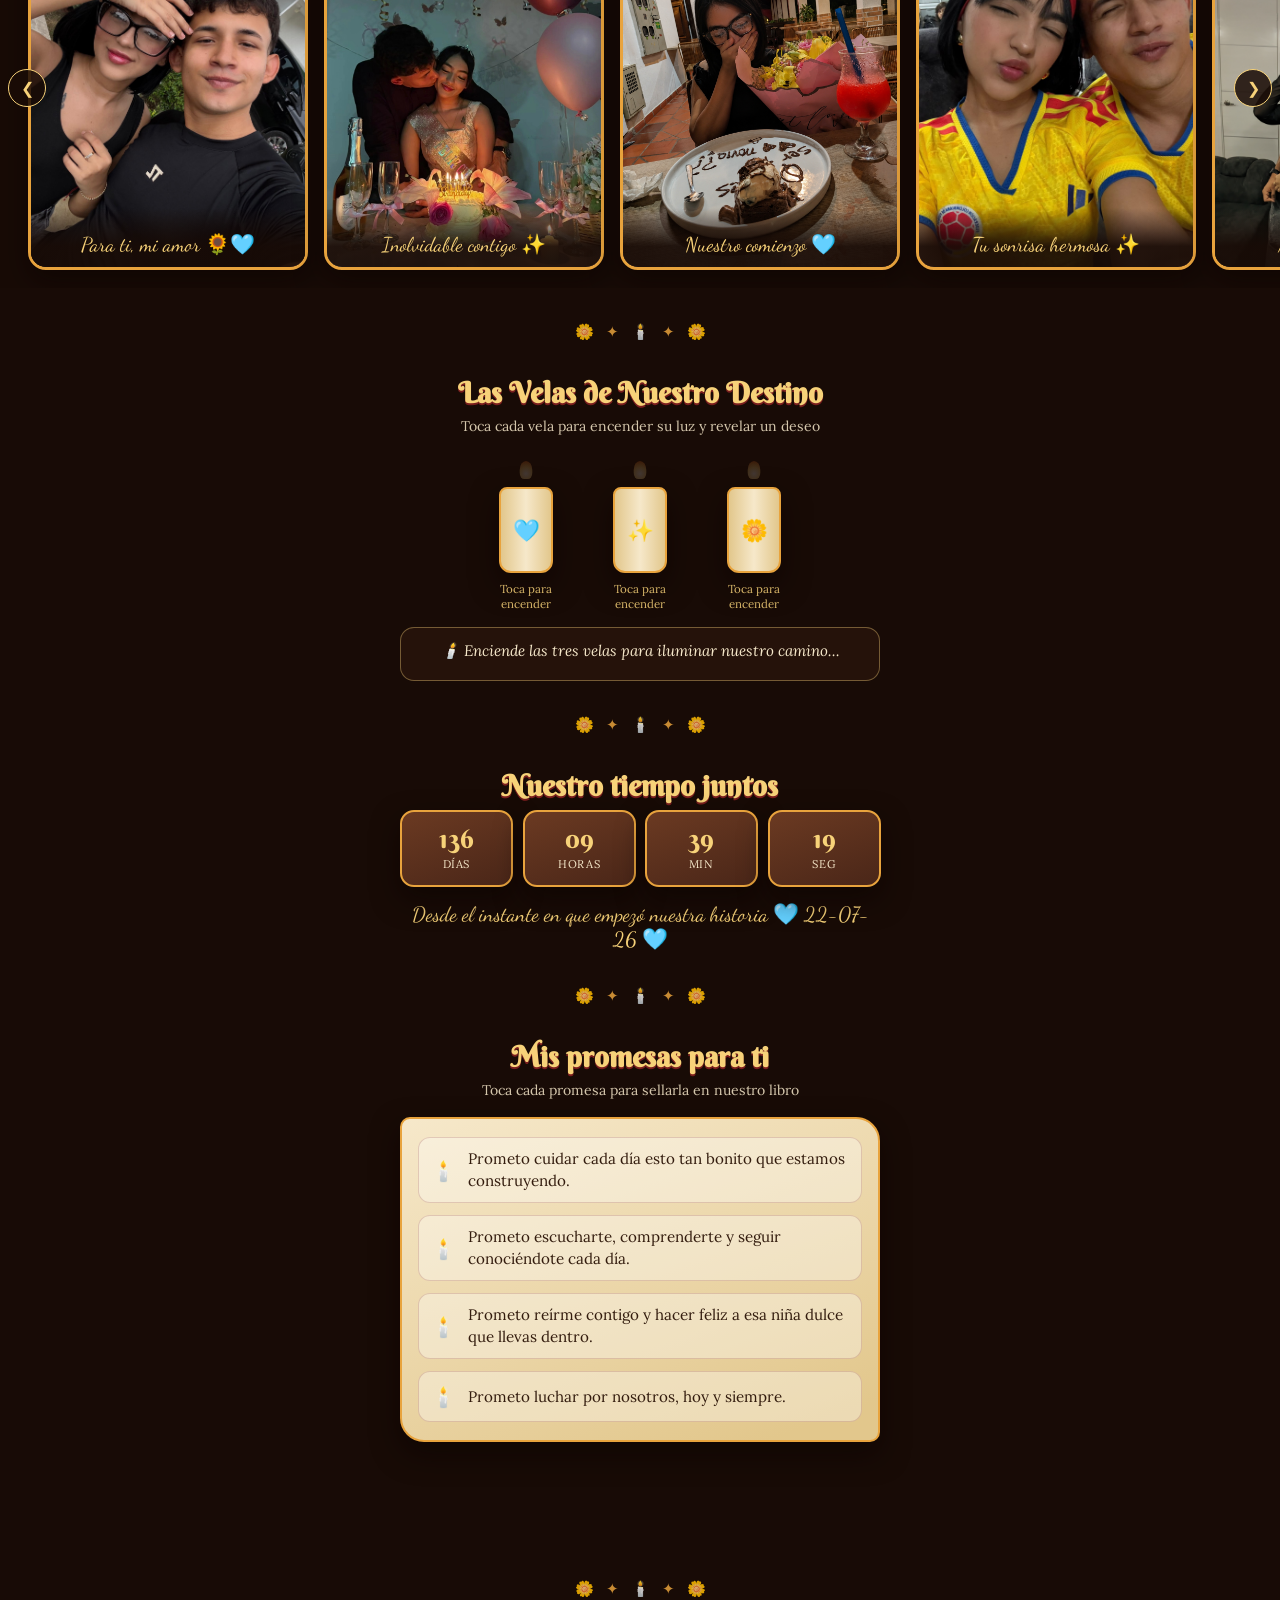
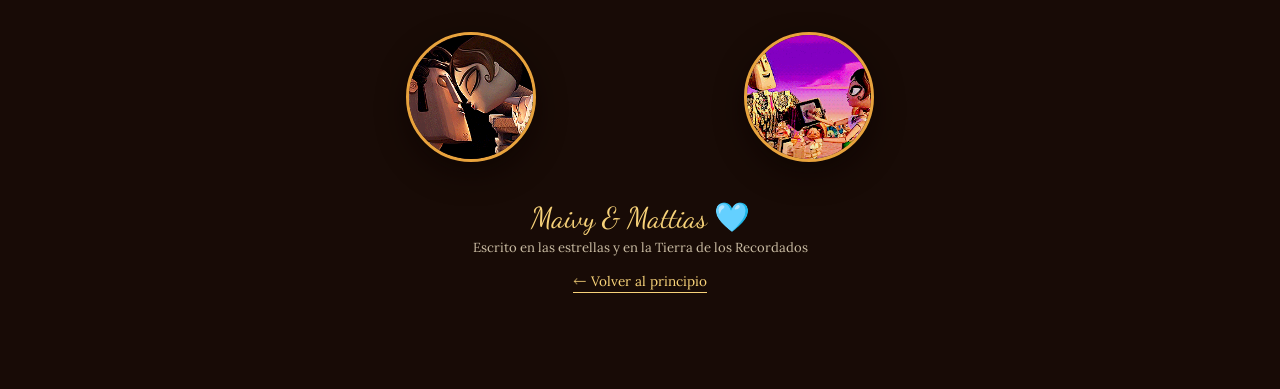
==== commit b99dbf33: "fix: mostrar foto13.jpeg y ajustar galeria" ====
--- a/carta.html
+++ b/carta.html
@@ -324,6 +324,44 @@
           <img src="assets/foto10.jpg" alt="Nuestro recuerdo 13" loading="lazy" decoding="async" />
           <figcaption class="galeria__caption">Te quiero tanto 🩵</figcaption>
         </figure>
+        
+        <figure class="galeria__item">
+          <img src="assets/foto15.jpg" alt="Nuestro recuerdo 15" loading="lazy" decoding="async" />
+          <figcaption class="galeria__caption">Mi amorcito 🩵</figcaption>
+        </figure>
+        <figure class="galeria__item">
+          <img src="assets/foto16.jpg" alt="Nuestro recuerdo 16" loading="lazy" decoding="async" />
+          <figcaption class="galeria__caption">Me encantas tanto 🌼</figcaption>
+        </figure>
+        <figure class="galeria__item">
+          <img src="assets/foto17.jpg" alt="Nuestro recuerdo 17" loading="lazy" decoding="async" />
+          <figcaption class="galeria__caption">Besitos para ti 🩵</figcaption>
+        </figure>
+        <figure class="galeria__item">
+          <img src="assets/foto18.jpg" alt="Nuestro recuerdo 18" loading="lazy" decoding="async" />
+          <figcaption class="galeria__caption">Tu carita preciosa ✨</figcaption>
+        </figure>
+        <figure class="galeria__item">
+          <img src="assets/foto19.jpg" alt="Nuestro recuerdo 19" loading="lazy" decoding="async" />
+          <figcaption class="galeria__caption">Siempre juntitos 🕯️</figcaption>
+        </figure>
+        <figure class="galeria__item">
+          <img src="assets/foto20.jpg" alt="Nuestro recuerdo 20" loading="lazy" decoding="async" />
+          <figcaption class="galeria__caption">Sonrisas que enamoran 🩵</figcaption>
+        </figure>
+        <figure class="galeria__item">
+          <img src="assets/foto21.jpg" alt="Nuestro recuerdo 21" loading="lazy" decoding="async" />
+          <figcaption class="galeria__caption">Cómplices de locuras 🌼</figcaption>
+        </figure>
+        <figure class="galeria__item">
+          <img src="assets/foto22.jpg" alt="Nuestro recuerdo 22" loading="lazy" decoding="async" />
+          <figcaption class="galeria__caption">Nuestras risas ✨</figcaption>
+        </figure>
+        <figure class="galeria__item">
+          <img src="assets/foto23.jpg" alt="Nuestro recuerdo 23" loading="lazy" decoding="async" />
+          <figcaption class="galeria__caption">Contigo todo es mejor 🩵</figcaption>
+        </figure>
+        
       </div>
 
       <button type="button" class="galeria-flecha galeria-flecha--der" id="btnGaleriaDer" aria-label="Foto siguiente">❯</button>
